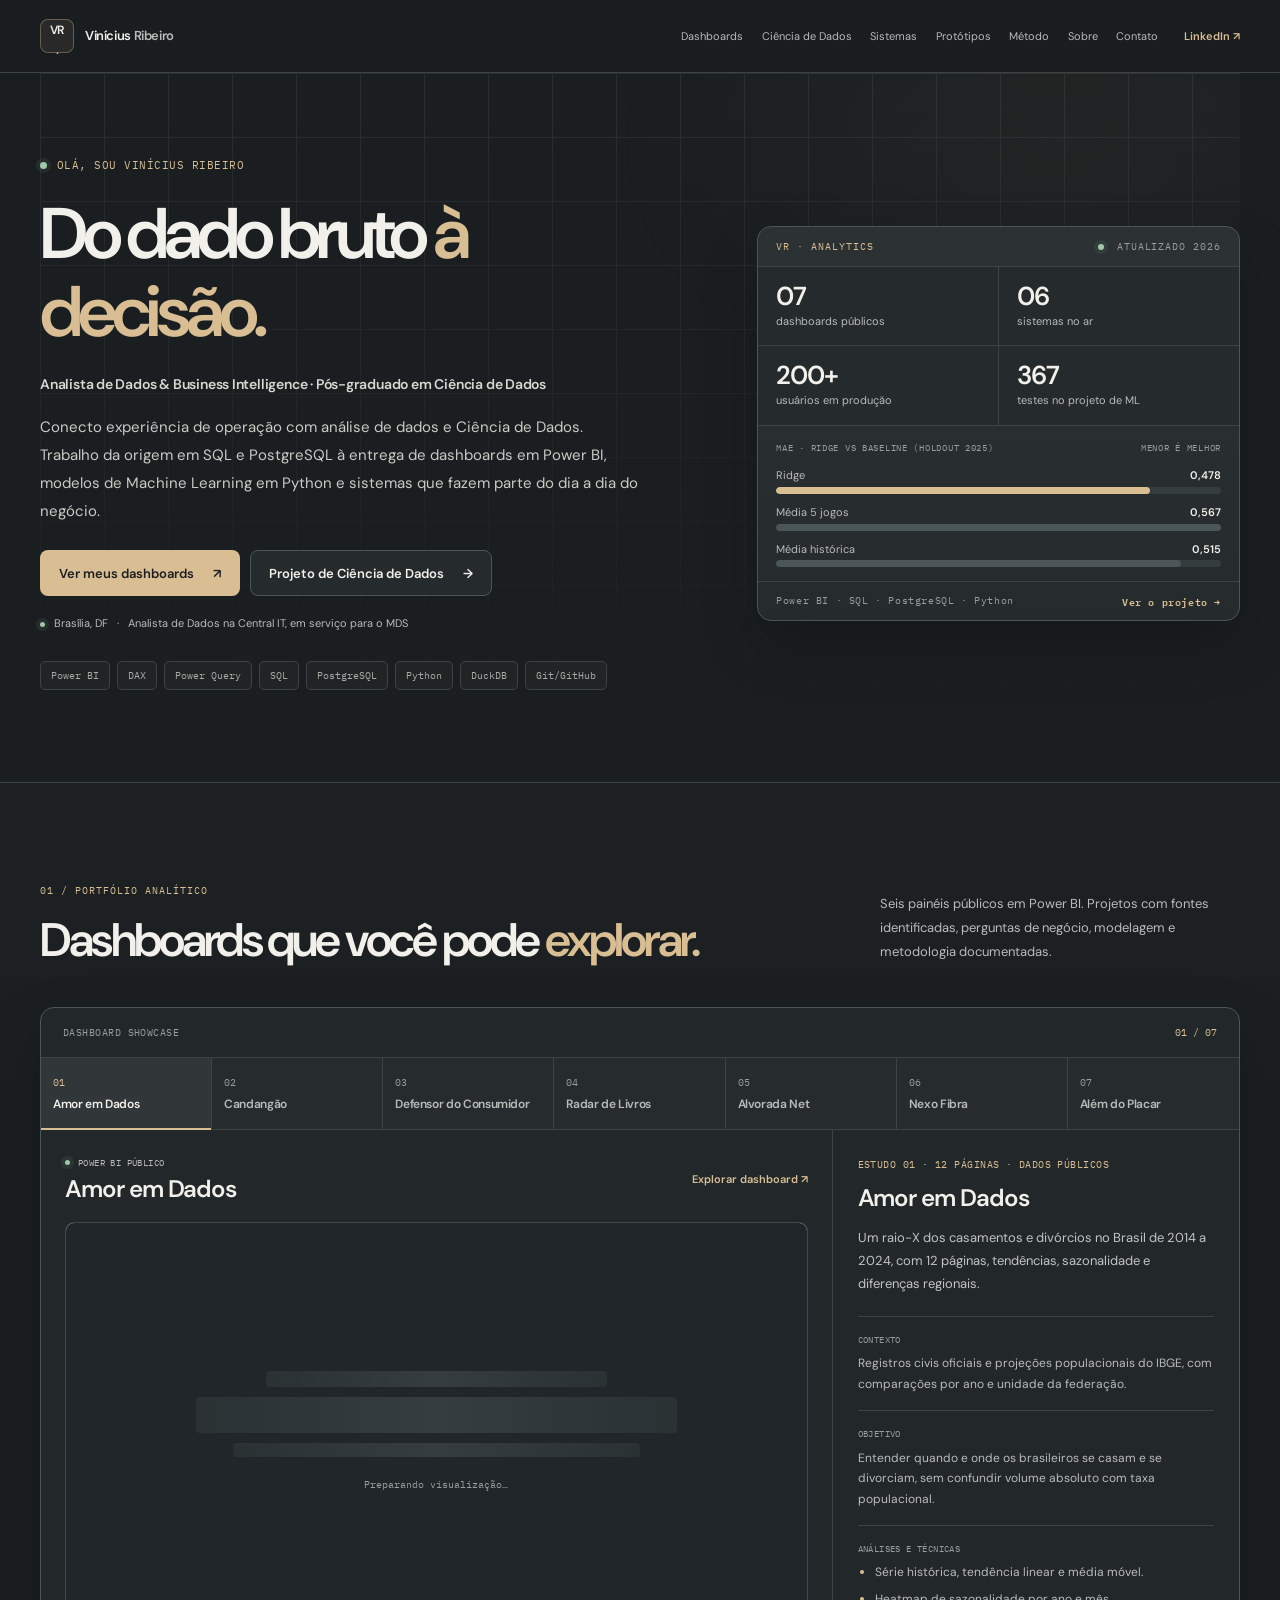
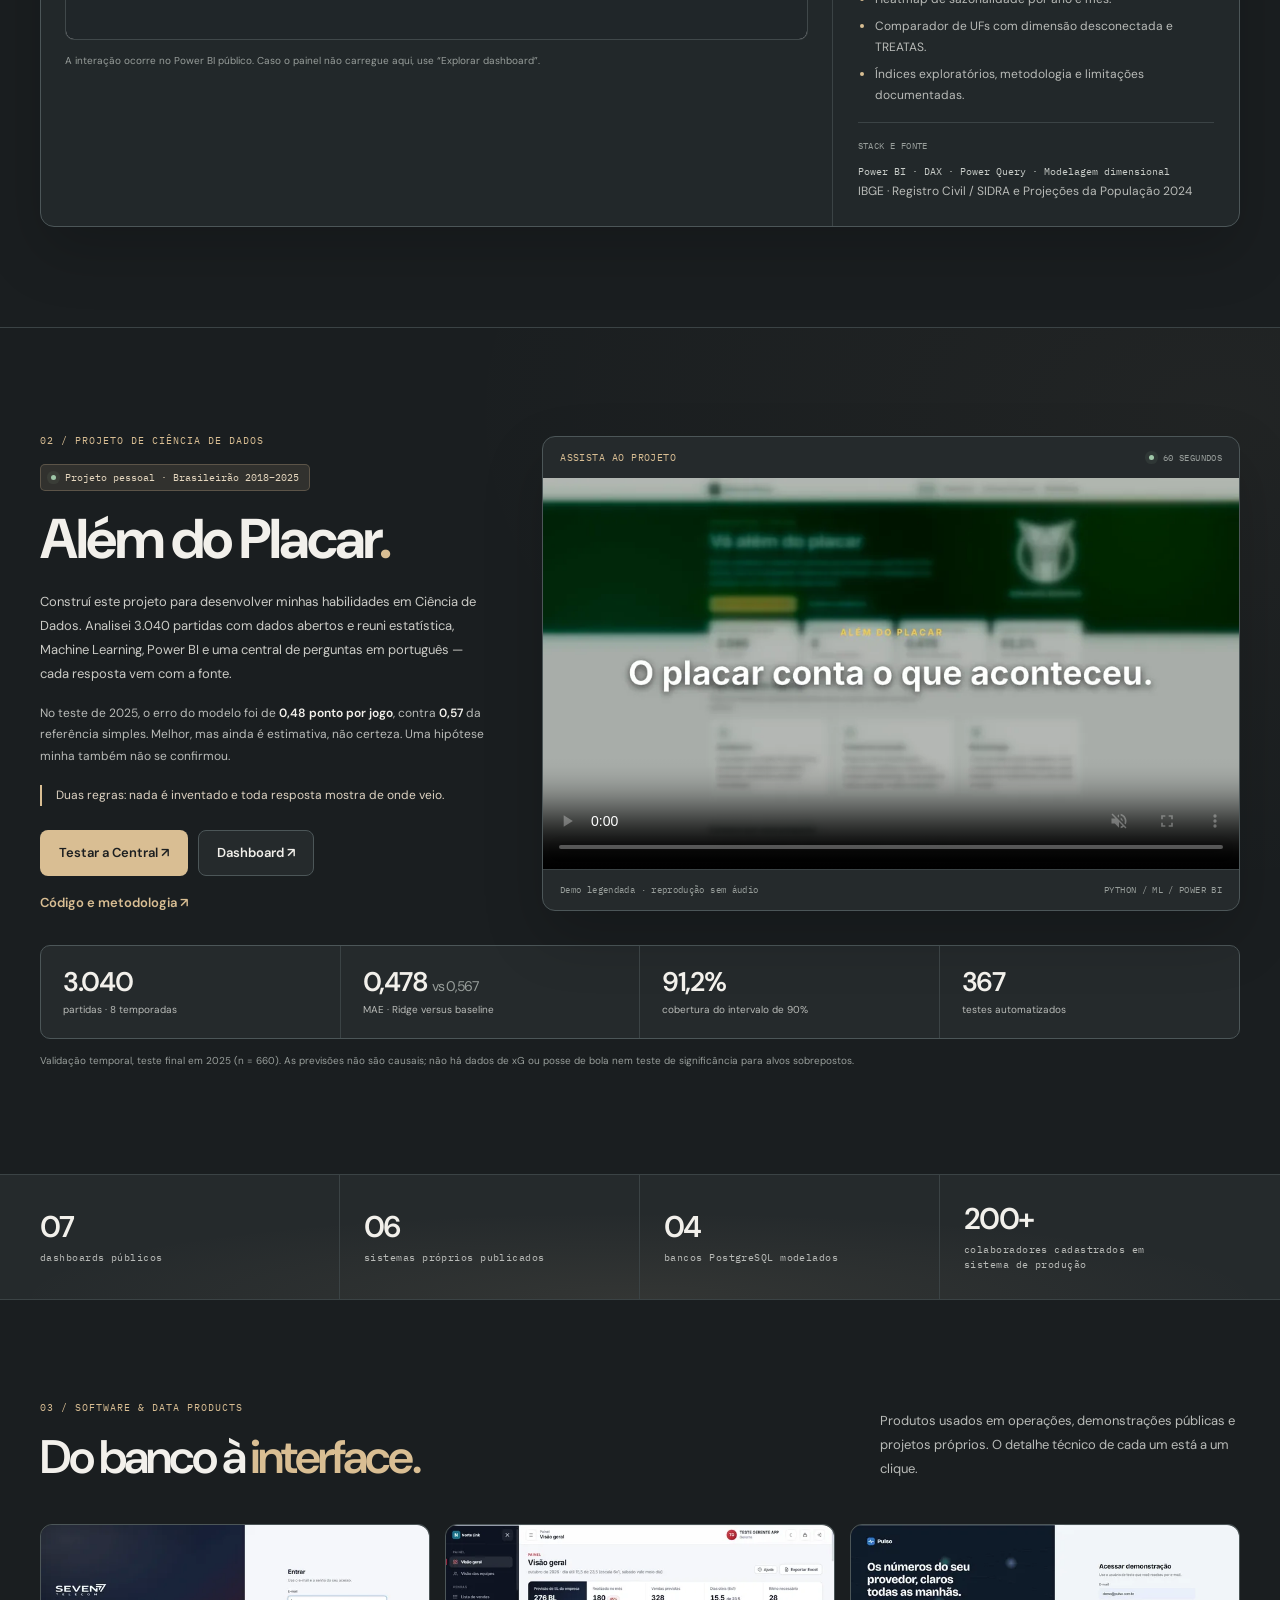
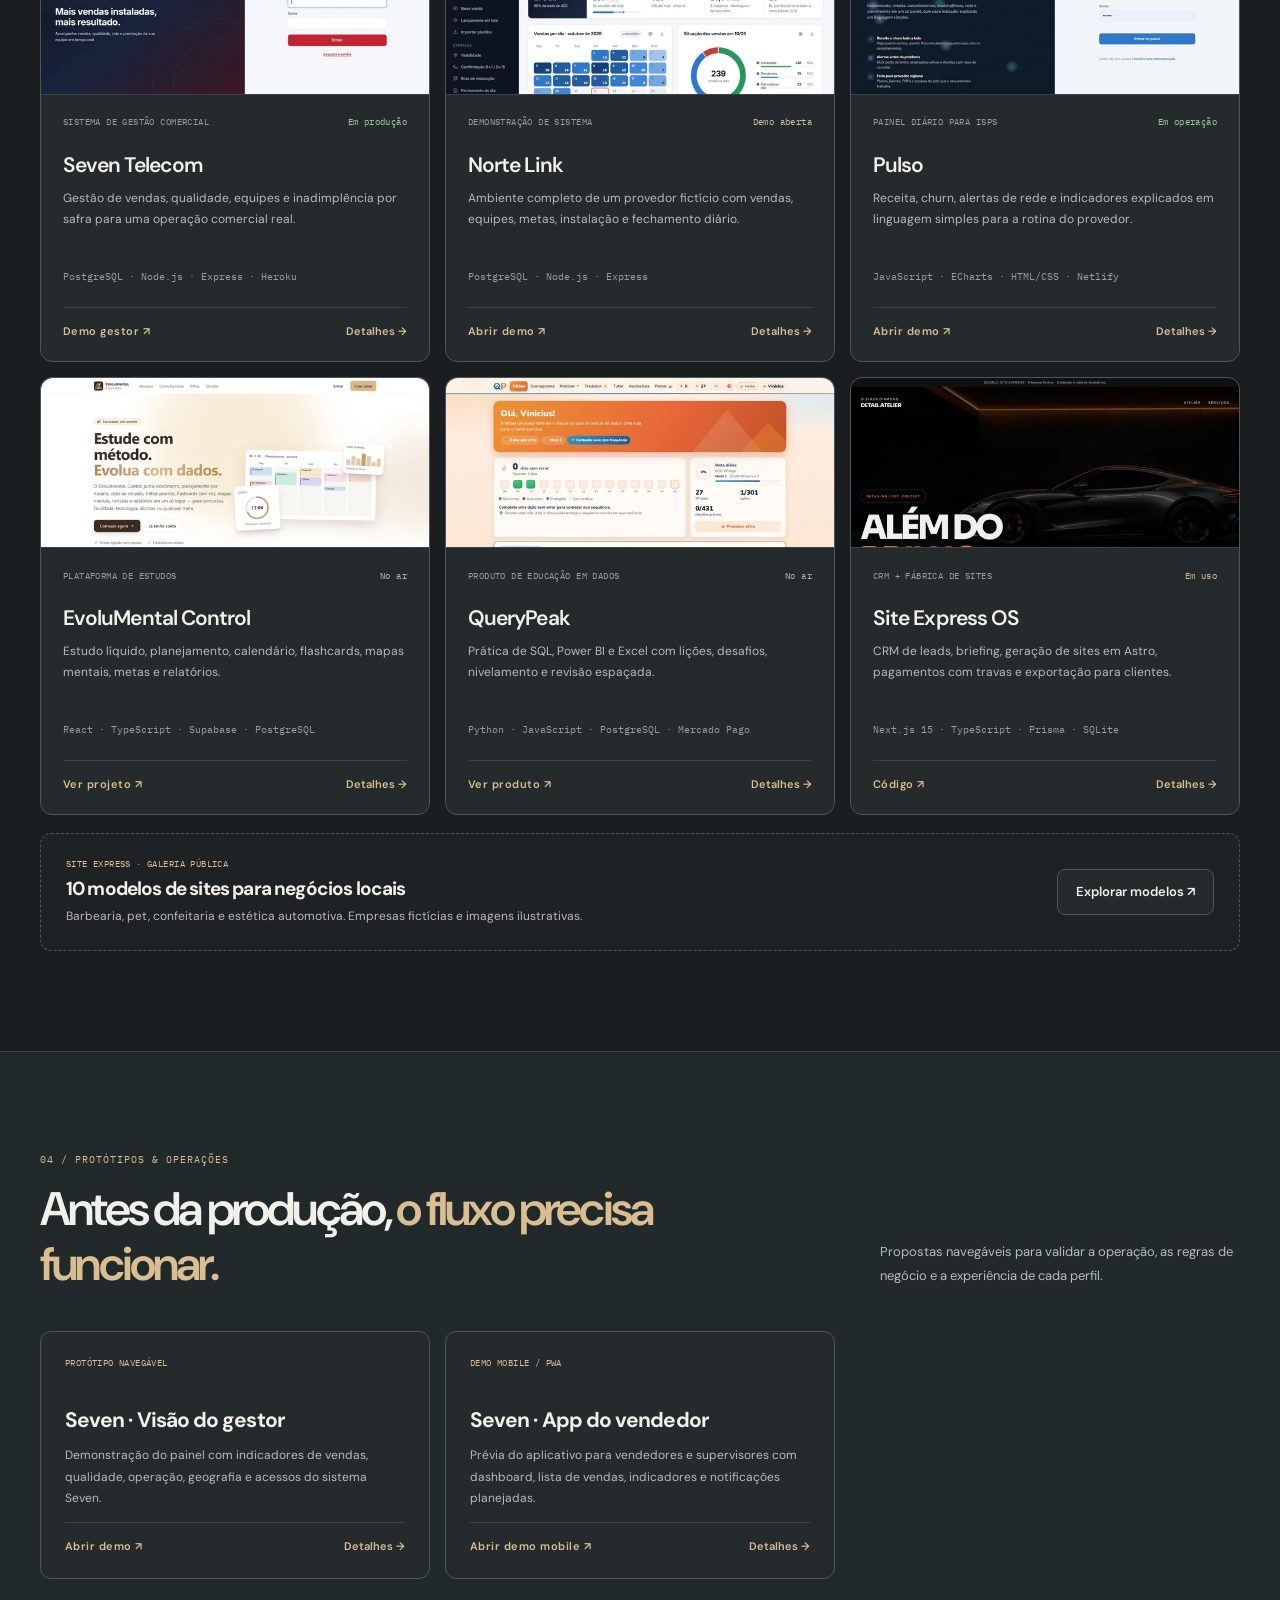
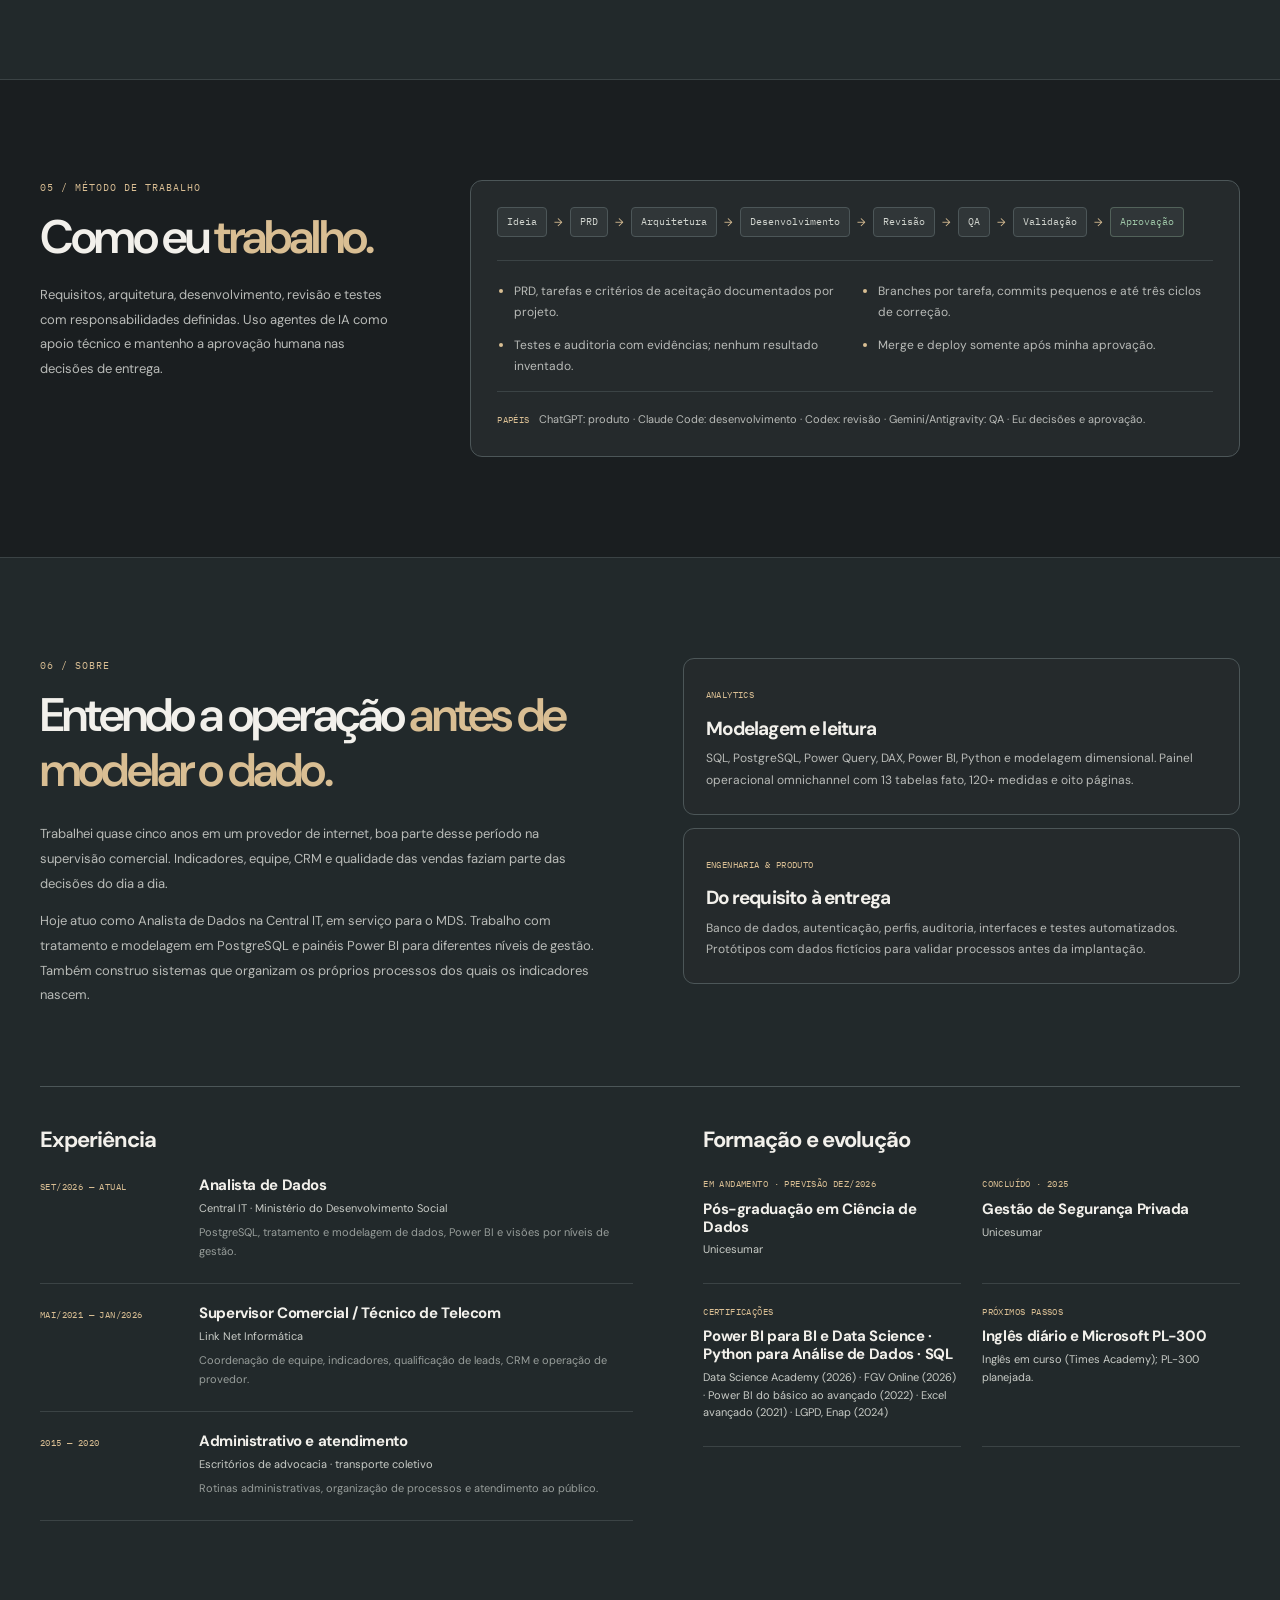
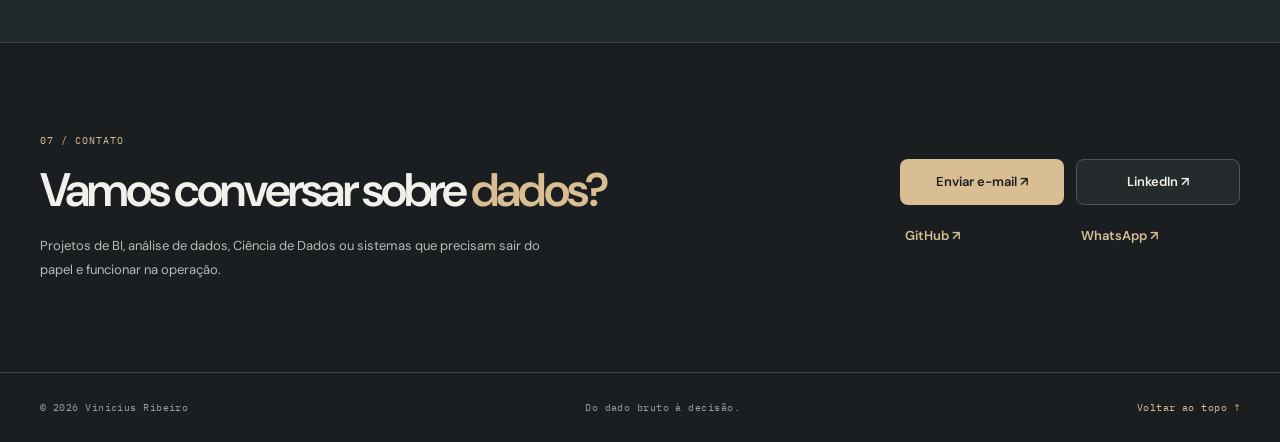
==== index.html @ 7b8a7846 "Adiciona dashboard Radar de Livros ao Showcase (7 painéis) Co-Authored-By: Claude Opus 5.5 <noreply@" ====
<!doctype html>
<html lang="pt-BR">
  <head>
    <meta charset="utf-8">
    <meta name="viewport" content="width=device-width, initial-scale=1">
    <meta name="theme-color" content="#1A1E20">
    <meta name="description" content="Portfólio de Vinícius Ribeiro: Data Analytics, dashboards em Power BI, SQL, PostgreSQL, Python, Ciência de Dados e sistemas aplicados a operações reais.">
    <meta name="author" content="Vinícius Ribeiro">
    <meta name="robots" content="index, follow">
    <title>Vinícius Ribeiro | Data Analytics, Power BI &amp; Data Science</title>
    <link rel="canonical" href="https://vinriibeiro.github.io/">
    <meta property="og:type" content="website">
    <meta property="og:locale" content="pt_BR">
    <meta property="og:title" content="Vinícius Ribeiro | Do dado bruto à decisão">
    <meta property="og:description" content="Dashboards públicos em Power BI, Ciência de Dados com validação temporal e sistemas construídos do banco à interface.">
    <meta property="og:url" content="https://vinriibeiro.github.io/">
    <meta property="og:image" content="https://vinriibeiro.github.io/assets/og.jpg">
    <meta property="og:image:width" content="1200">
    <meta property="og:image:height" content="630">
    <meta name="twitter:card" content="summary_large_image">
    <meta name="twitter:title" content="Vinícius Ribeiro | Data Analytics, BI & Ciência de Dados">
    <meta name="twitter:description" content="Power BI, SQL, Python e Ciência de Dados — projetos, método e resultados documentados.">
    <meta name="twitter:image" content="https://vinriibeiro.github.io/assets/og.jpg">
    <link rel="icon" href="assets/favicon.svg" type="image/svg+xml">
    <link rel="preconnect" href="https://fonts.googleapis.com">
    <link rel="preconnect" href="https://fonts.gstatic.com" crossorigin>
    <link href="https://fonts.googleapis.com/css2?family=DM+Sans:wght@400;600&family=IBM+Plex+Mono:wght@400;600&display=swap" rel="stylesheet">
    <link rel="stylesheet" href="assets/style.css">
    <script src="assets/app.js" defer></script>
  </head>
  <body>
    <a class="skip-link" href="#conteudo">Pular para o conteúdo</a>

    <header class="site-header" id="topo">
      <div class="container header-inner">
        <a href="#topo" class="brand" aria-label="Vinícius Ribeiro — voltar ao início">
          <span class="brand-mark" aria-hidden="true">VR<span class="brand-dot">.</span></span>
          <span class="brand-name">Vinícius <span>Ribeiro</span></span>
        </a>
        <button class="menu-toggle" type="button" aria-label="Abrir menu" aria-expanded="false" aria-controls="menu-principal"><span></span><span></span><span></span></button>
        <nav class="nav" id="menu-principal" aria-label="Navegação principal">
          <a href="#dashboards">Dashboards</a>
          <a href="#ciencia-de-dados">Ciência de Dados</a>
          <a href="#sistemas">Sistemas</a>
          <a href="#prototipos">Protótipos</a>
          <a href="#metodo">Método</a>
          <a href="#sobre">Sobre</a>
          <a href="#contato">Contato</a>
          <a class="nav-linkedin" href="https://www.linkedin.com/in/vinriibeiro/" target="_blank" rel="noopener noreferrer">LinkedIn <span aria-hidden="true">↗</span></a>
        </nav>
      </div>
    </header>

    <main id="conteudo">
      <section class="hero container" aria-labelledby="titulo-principal">
        <div class="hero-copy">
          <p class="eyebrow"><span class="status-dot"></span> OLÁ, SOU VINÍCIUS RIBEIRO</p>
          <h1 id="titulo-principal">Do dado bruto <span class="text-accent">à decisão.</span></h1>
          <p class="hero-role">Analista de Dados &amp; Business Intelligence · Pós-graduado em Ciência de Dados</p>
          <p class="hero-lead">Conecto experiência de operação com análise de dados e Ciência de Dados. Trabalho da origem em SQL e PostgreSQL à entrega de dashboards em Power BI, modelos de Machine Learning em Python e sistemas que fazem parte do dia a dia do negócio.</p>
          <div class="hero-actions">
            <a class="button button-primary" href="#dashboards">Ver meus dashboards <span aria-hidden="true">↗</span></a>
            <a class="button button-secondary" href="#ciencia-de-dados">Projeto de Ciência de Dados <span aria-hidden="true">→</span></a>
          </div>
          <p class="hero-availability"><span class="status-dot"></span> Brasília, DF <span aria-hidden="true">·</span> Analista de Dados na Central IT, em serviço para o MDS</p>
          <ul class="tech-chips" aria-label="Tecnologias principais">
            <li>Power BI</li><li>DAX</li><li>Power Query</li><li>SQL</li><li>PostgreSQL</li><li>Python</li><li>DuckDB</li><li>Git/GitHub</li>
          </ul>
        </div>
        <aside class="hero-panel" aria-label="Resumo do portfólio">
          <div class="hero-panel-top"><span>VR · ANALYTICS</span><span><i class="status-dot"></i> ATUALIZADO 2026</span></div>
          <div class="hero-kpis">
            <div><strong>07</strong><span>dashboards públicos</span></div>
            <div><strong>06</strong><span>sistemas no ar</span></div>
            <div><strong>200+</strong><span>usuários em produção</span></div>
            <div><strong>367</strong><span>testes no projeto de ML</span></div>
          </div>
          <div class="hero-chart" aria-hidden="true">
            <div class="hero-chart-head"><span>MAE · Ridge vs baseline (holdout 2025)</span><span>menor é melhor</span></div>
            <div class="hero-bars">
              <div class="hero-bar"><span style="--w:84%"></span><em>Ridge</em><b>0,478</b></div>
              <div class="hero-bar dim"><span style="--w:100%"></span><em>Média 5 jogos</em><b>0,567</b></div>
              <div class="hero-bar dim"><span style="--w:91%"></span><em>Média histórica</em><b>0,515</b></div>
            </div>
          </div>
          <div class="hero-panel-foot"><span>Power BI · SQL · PostgreSQL · Python</span><a href="#ciencia-de-dados">Ver o projeto →</a></div>
        </aside>
      </section>

      <section class="section dashboards-section" id="dashboards" aria-labelledby="dashboards-title">
        <div class="container">
          <div class="section-heading">
            <div><p class="section-index">01 / PORTFÓLIO ANALÍTICO</p><h2 id="dashboards-title">Dashboards que você pode <span class="text-accent">explorar.</span></h2></div>
            <p>Seis painéis públicos em Power BI. Projetos com fontes identificadas, perguntas de negócio, modelagem e metodologia documentadas.</p>
          </div>
          <div class="showcase">
            <div class="showcase-toolbar"><span class="mono toolbar-label">DASHBOARD SHOWCASE</span><span class="showcase-count" id="showcase-count">01 / 07</span></div>
            <div class="dashboard-tabs" id="dashboard-tabs" role="tablist" aria-label="Selecionar dashboard"></div>
            <div class="showcase-body">
              <div class="viewer-column">
                <div class="viewer-head"><div><span class="viewer-live"><span class="status-dot"></span> POWER BI PÚBLICO</span><h3 id="viewer-title">Amor em Dados</h3></div><a class="viewer-external" id="viewer-external" href="#" target="_blank" rel="noopener noreferrer">Explorar dashboard <span aria-hidden="true">↗</span></a></div>
                <div class="viewer-shell" id="viewer-shell">
                  <div class="viewer-skeleton" id="viewer-skeleton" role="status" aria-label="Carregando dashboard"><span></span><span></span><span></span><p>Preparando visualização…</p></div>
                  <div class="viewer-mobile" id="viewer-mobile"><div class="mobile-visual" aria-hidden="true"><div class="mobile-visual-grid"><i></i><i></i><i></i><i></i><i></i><i></i></div><div class="mobile-visual-lines"><span></span><span></span><span></span></div></div><p>O dashboard completo é interativo. Para uma leitura melhor no celular, abra no Power BI ou carregue aqui.</p><div class="mobile-viewer-actions"><button class="button button-secondary button-small" type="button" id="load-mobile-iframe">Carregar nesta página</button><a class="button button-primary button-small" id="open-mobile-dashboard" href="#" target="_blank" rel="noopener noreferrer">Abrir dashboard ↗</a></div></div>
                  <iframe id="dashboard-iframe" title="Dashboard público em Power BI" allowfullscreen loading="lazy" referrerpolicy="strict-origin-when-cross-origin"></iframe>
                </div>
                <p class="viewer-note">A interação ocorre no Power BI público. Caso o painel não carregue aqui, use “Explorar dashboard”.</p>
              </div>
              <aside class="case-column" id="dashboard-case" aria-live="polite" aria-label="Estudo do dashboard"></aside>
            </div>
          </div>
        </div>
      </section>

      <section class="section science-section" id="ciencia-de-dados" aria-labelledby="science-title">
        <div class="container">
          <div class="science-grid">
            <div class="science-main">
              <p class="section-index">02 / PROJETO DE CIÊNCIA DE DADOS</p>
              <div class="science-tag"><span class="status-dot"></span> Projeto pessoal · Brasileirão 2018–2025</div>
              <h2 id="science-title">Além do Placar<span class="text-accent">.</span></h2>
              <p class="science-lead">Construí este projeto para desenvolver minhas habilidades em Ciência de Dados. Analisei 3.040 partidas com dados abertos e reuni estatística, Machine Learning, Power BI e uma central de perguntas em português — cada resposta vem com a fonte.</p>
              <p class="science-small">No teste de 2025, o erro do modelo foi de <strong>0,48 ponto por jogo</strong>, contra <strong>0,57</strong> da referência simples. Melhor, mas ainda é estimativa, não certeza. Uma hipótese minha também não se confirmou.</p>
              <p class="science-principle">Duas regras: nada é inventado e toda resposta mostra de onde veio.</p>
              <div class="science-actions"><a class="button button-primary" href="https://vinriibeiro.github.io/alem-do-placar/consulta.html" target="_blank" rel="noopener noreferrer">Testar a Central ↗</a><a class="button button-secondary" href="https://vinriibeiro.github.io/alem-do-placar/dashboard.html" target="_blank" rel="noopener noreferrer">Dashboard ↗</a><a class="text-link" href="https://github.com/vinriibeiro/alem-do-placar" target="_blank" rel="noopener noreferrer">Código e metodologia ↗</a></div>
            </div>
            <div class="science-video-panel">
              <div class="video-panel-heading"><span class="mono">ASSISTA AO PROJETO</span><span class="video-duration"><span class="status-dot"></span> 60 SEGUNDOS</span></div>
              <video id="science-video" class="science-video" controls muted loop playsinline preload="none" poster="assets/alem-do-placar-poster.webp" aria-label="Vídeo de 60 segundos apresentando o projeto Além do Placar, com legendas na imagem">
                <source src="assets/alem-do-placar-60s.mp4" type="video/mp4">
                Seu navegador não suporta reprodução de vídeo.
              </video>
              <div class="video-panel-footer"><span>Demo legendada · reprodução sem áudio</span><span>PYTHON / ML / POWER BI</span></div>
            </div>
          </div>
          <div class="science-metrics" aria-label="Resultados e qualidade do projeto"><div><strong>3.040</strong><span>partidas · 8 temporadas</span></div><div><strong>0,478 <small>vs 0,567</small></strong><span>MAE · Ridge versus baseline</span></div><div><strong>91,2%</strong><span>cobertura do intervalo de 90%</span></div><div><strong>367</strong><span>testes automatizados</span></div></div>
          <p class="science-footnote">Validação temporal, teste final em 2025 (n = 660). As previsões não são causais; não há dados de xG ou posse de bola nem teste de significância para alvos sobrepostos.</p>
        </div>
      </section>

      <div class="proof-band" aria-label="Projetos e experiência em números"><div class="container proof-grid"><div><strong>07</strong><span>dashboards públicos</span></div><div><strong>06</strong><span>sistemas próprios publicados</span></div><div><strong>04</strong><span>bancos PostgreSQL modelados</span></div><div><strong>200+</strong><span>colaboradores cadastrados em sistema de produção</span></div></div></div>

      <section class="section" id="sistemas" aria-labelledby="systems-title">
        <div class="container"><div class="section-heading"><div><p class="section-index">03 / SOFTWARE & DATA PRODUCTS</p><h2 id="systems-title">Do banco à <span class="text-accent">interface.</span></h2></div><p>Produtos usados em operações, demonstrações públicas e projetos próprios. O detalhe técnico de cada um está a um clique.</p></div><div class="project-grid" id="system-grid"></div><div class="models-strip"><div><p class="mono">SITE EXPRESS · GALERIA PÚBLICA</p><h3>10 modelos de sites para negócios locais</h3><p>Barbearia, pet, confeitaria e estética automotiva. Empresas fictícias e imagens ilustrativas.</p></div><a class="button button-secondary" href="https://vinriibeiro.github.io/modelos/" target="_blank" rel="noopener noreferrer">Explorar modelos ↗</a></div></div>
      </section>

      <section class="section prototypes-section" id="prototipos" aria-labelledby="prototypes-title"><div class="container"><div class="section-heading"><div><p class="section-index">04 / PROTÓTIPOS & OPERAÇÕES</p><h2 id="prototypes-title">Antes da produção, <span class="text-accent">o fluxo precisa funcionar.</span></h2></div><p>Propostas navegáveis para validar a operação, as regras de negócio e a experiência de cada perfil.</p></div><div class="prototype-grid" id="prototype-grid"></div></div></section>

      <section class="section method-section" id="metodo" aria-labelledby="method-title"><div class="container method-layout"><div><p class="section-index">05 / MÉTODO DE TRABALHO</p><h2 id="method-title">Como eu <span class="text-accent">trabalho.</span></h2><p>Requisitos, arquitetura, desenvolvimento, revisão e testes com responsabilidades definidas. Uso agentes de IA como apoio técnico e mantenho a aprovação humana nas decisões de entrega.</p></div><div class="method-panel"><div class="method-flow" aria-label="Etapas do trabalho"><span>Ideia</span><i>→</i><span>PRD</span><i>→</i><span>Arquitetura</span><i>→</i><span>Desenvolvimento</span><i>→</i><span>Revisão</span><i>→</i><span>QA</span><i>→</i><span>Validação</span><i>→</i><span>Aprovação</span></div><ul class="method-rules"><li>PRD, tarefas e critérios de aceitação documentados por projeto.</li><li>Branches por tarefa, commits pequenos e até três ciclos de correção.</li><li>Testes e auditoria com evidências; nenhum resultado inventado.</li><li>Merge e deploy somente após minha aprovação.</li></ul><p class="method-roles"><span class="mono">PAPÉIS</span> ChatGPT: produto · Claude Code: desenvolvimento · Codex: revisão · Gemini/Antigravity: QA · Eu: decisões e aprovação.</p></div></div></section>

      <section class="section about-section" id="sobre" aria-labelledby="about-title"><div class="container"><div class="about-layout"><div><p class="section-index">06 / SOBRE</p><h2 id="about-title">Entendo a operação <span class="text-accent">antes de modelar o dado.</span></h2><p>Trabalhei quase cinco anos em um provedor de internet, boa parte desse período na supervisão comercial. Indicadores, equipe, CRM e qualidade das vendas faziam parte das decisões do dia a dia.</p><p>Hoje atuo como Analista de Dados na Central IT, em serviço para o MDS. Trabalho com tratamento e modelagem em PostgreSQL e painéis Power BI para diferentes níveis de gestão. Também construo sistemas que organizam os próprios processos dos quais os indicadores nascem.</p></div><div class="competence-grid"><div class="competence-card"><span class="mono">ANALYTICS</span><h3>Modelagem e leitura</h3><p>SQL, PostgreSQL, Power Query, DAX, Power BI, Python e modelagem dimensional. Painel operacional omnichannel com 13 tabelas fato, 120+ medidas e oito páginas.</p></div><div class="competence-card"><span class="mono">ENGENHARIA & PRODUTO</span><h3>Do requisito à entrega</h3><p>Banco de dados, autenticação, perfis, auditoria, interfaces e testes automatizados. Protótipos com dados fictícios para validar processos antes da implantação.</p></div></div></div>
          <div class="career-layout"><div><h3>Experiência</h3><div class="career-list"><article><time>SET/2026 — ATUAL</time><div><h4>Analista de Dados</h4><p>Central IT · Ministério do Desenvolvimento Social</p><span>PostgreSQL, tratamento e modelagem de dados, Power BI e visões por níveis de gestão.</span></div></article><article><time>MAI/2021 — JAN/2026</time><div><h4>Supervisor Comercial / Técnico de Telecom</h4><p>Link Net Informática</p><span>Coordenação de equipe, indicadores, qualificação de leads, CRM e operação de provedor.</span></div></article><article><time>2015 — 2020</time><div><h4>Administrativo e atendimento</h4><p>Escritórios de advocacia · transporte coletivo</p><span>Rotinas administrativas, organização de processos e atendimento ao público.</span></div></article></div></div><div><h3>Formação e evolução</h3><div class="education-list"><article><span class="mono">EM ANDAMENTO · PREVISÃO DEZ/2026</span><h4>Pós-graduação em Ciência de Dados</h4><p>Unicesumar</p></article><article><span class="mono">CONCLUÍDO · 2025</span><h4>Gestão de Segurança Privada</h4><p>Unicesumar</p></article><article><span class="mono">CERTIFICAÇÕES</span><h4>Power BI para BI e Data Science · Python para Análise de Dados · SQL</h4><p>Data Science Academy (2026) · FGV Online (2026) · Power BI do básico ao avançado (2022) · Excel avançado (2021) · LGPD, Enap (2024)</p></article><article><span class="mono">PRÓXIMOS PASSOS</span><h4>Inglês diário e Microsoft PL-300</h4><p>Inglês em curso (Times Academy); PL-300 planejada.</p></article></div></div></div>
        </div></section>

      <section class="section contact-section" id="contato" aria-labelledby="contact-title"><div class="container contact-layout"><div><p class="section-index">07 / CONTATO</p><h2 id="contact-title">Vamos conversar sobre <span class="text-accent">dados?</span></h2><p>Projetos de BI, análise de dados, Ciência de Dados ou sistemas que precisam sair do papel e funcionar na operação.</p></div><div class="contact-actions"><a class="button button-primary" href="mailto:vinriibeiro@gmail.com">Enviar e-mail ↗</a><a class="button button-secondary" href="https://www.linkedin.com/in/vinriibeiro/" target="_blank" rel="noopener noreferrer">LinkedIn ↗</a><a class="text-link" href="https://github.com/vinriibeiro" target="_blank" rel="noopener noreferrer">GitHub ↗</a><a class="text-link" href="https://wa.me/5561999731141" target="_blank" rel="noopener noreferrer">WhatsApp ↗</a></div></div></section>
    </main>

    <footer class="site-footer"><div class="container footer-inner"><span>© <span id="footer-year">2026</span> Vinícius Ribeiro</span><span>Do dado bruto à decisão.</span><a href="#topo">Voltar ao topo ↑</a></div></footer>

    <dialog class="details-dialog" id="project-dialog" aria-labelledby="dialog-title"><div class="dialog-inner"><div class="dialog-top"><span class="mono" id="dialog-kicker">DETALHES DO PROJETO</span><button type="button" class="dialog-close" id="dialog-close" aria-label="Fechar detalhes">×</button></div><div id="dialog-content"></div></div></dialog>
    <noscript><div class="noscript-notice">Ative o JavaScript para navegar pelas abas dos dashboards e pelos detalhes dos projetos. Os links de contato e do projeto Além do Placar continuam disponíveis.</div></noscript>
  </body>
</html>
---- assets/style.css ----
:root{color-scheme:dark;--bg:#1a1e20;--surface:#252a2c;--surface-2:#2c3234;--surface-3:#343c3e;--line:#3b4345;--line-strong:#4c5658;--text:#f2f0eb;--muted:#b9bbb8;--dim:#989e9b;--accent:#d9be93;--accent-soft:rgba(217,190,147,.12);--green:#9fc7a8;--shadow:0 25px 60px rgba(0,0,0,.18);--container:1200px;--radius:12px}
*,*::before,*::after{box-sizing:border-box}
html{scroll-behavior:smooth;scroll-padding-top:100px}
body{margin:0;min-width:320px;background:var(--bg);color:var(--text);font:400 15px/1.7 "DM Sans",system-ui,-apple-system,BlinkMacSystemFont,"Segoe UI",sans-serif;-webkit-font-smoothing:antialiased}
body.dialog-open{overflow:hidden}
a{color:inherit;text-decoration:none}
button{font:inherit}
button,a{ -webkit-tap-highlight-color:transparent }
:focus-visible{outline:2px solid var(--accent);outline-offset:4px}
::selection{background:rgba(217,190,147,.27);color:#fff}
h1,h2,h3,h4,p{margin-top:0}
h1,h2,h3,h4{line-height:1.19;letter-spacing:-.044em}
p{color:var(--muted)}
ul{margin-top:0}
.container{width:min(calc(100% - 64px),var(--container));margin-inline:auto}
.mono,.section-index,.eyebrow,.toolbar-label,.viewer-live,.case-meta,.case-label,.proof-grid span,.project-type,.project-status,.project-footer,.models-strip .mono,.method-roles .mono,.career-list time,.education-list .mono,.site-footer,.dialog-top,.dialog-stack{font:400 11px/1.5 "IBM Plex Mono",ui-monospace,monospace;letter-spacing:.045em}
.text-accent{color:var(--accent)}
.status-dot{width:7px;height:7px;border-radius:50%;display:inline-block;background:var(--green);box-shadow:0 0 0 4px rgba(159,199,168,.08);flex:none}
.skip-link{position:fixed;top:-80px;left:18px;padding:11px 15px;background:var(--accent);color:var(--bg);font-weight:600;z-index:300;border-radius:6px}
.skip-link:focus{top:12px}
.button{display:inline-flex;align-items:center;justify-content:center;gap:19px;min-height:46px;padding:10px 18px;border:1px solid transparent;border-radius:8px;font-size:13px;font-weight:600;line-height:1.35;white-space:normal;cursor:pointer;transition:background .18s,border-color .18s,transform .18s,color .18s}
.button:hover{transform:translateY(-2px)}
.button-primary{background:var(--accent);color:#1c1f20}
.button-primary:hover{background:#ead3ad}
.button-secondary{background:var(--surface);border-color:var(--line-strong);color:var(--text)}
.button-secondary:hover{border-color:var(--accent);color:var(--accent)}
.button-small{min-height:39px;padding:8px 12px;font-size:11px}
.text-link{display:inline-flex;align-items:center;gap:6px;color:var(--accent);font-size:13px;font-weight:600}
.text-link:hover{text-decoration:underline;text-underline-offset:4px}
.site-header{height:73px;position:sticky;top:0;z-index:100;background:rgba(26,30,32,.95);border-bottom:1px solid var(--line);backdrop-filter:blur(18px);-webkit-backdrop-filter:blur(18px)}
.header-inner{height:100%;display:flex;align-items:center;justify-content:space-between;gap:30px}
.brand{display:flex;align-items:center;gap:11px;flex-shrink:0}
.brand-mark{display:grid;place-items:center;width:34px;height:34px;border:1px solid rgba(217,190,147,.35);border-radius:8px;color:var(--text);background:rgba(217,190,147,.08);font-weight:600;font-size:12px;letter-spacing:-.05em}
.brand-dot{color:var(--accent)}
.brand-name{font-size:13px;font-weight:600;letter-spacing:-.03em}
.brand-name span{color:var(--muted)}
.nav{display:flex;align-items:center;gap:clamp(10px,1.45vw,24px)}
.nav>a{font-size:11px;color:var(--muted);white-space:nowrap;transition:color .16s}
.nav>a:hover,.nav>a:focus-visible{color:var(--text)}
.nav>a.nav-linkedin{color:var(--accent);font-weight:600;margin-left:7px}
.menu-toggle{display:none}
.hero{display:grid;grid-template-columns:minmax(0,1fr) 330px;gap:clamp(40px,5.5vw,78px);align-items:center;padding-top:72px;padding-bottom:78px}
.hero-copy{max-width:635px}
.eyebrow{color:var(--accent);display:flex;align-items:center;gap:10px;text-transform:uppercase;margin-bottom:21px}
.hero h1{font-size:clamp(48px,5.3vw,72px);line-height:1.09;letter-spacing:-.073em;max-width:640px;margin-bottom:18px;font-weight:600}
.hero-role{color:#d8d8d2;font-size:14px;font-weight:600;letter-spacing:-.015em;margin-bottom:16px}
.hero-lead{max-width:540px;color:#cbcbc6;font-size:14px;line-height:1.88;margin-bottom:25px}
.hero-actions{display:flex;gap:10px;flex-wrap:wrap}
.hero-availability{display:flex;align-items:center;gap:9px;color:var(--muted);font-size:11px;line-height:1.6;margin:19px 0 0}
.hero-availability .status-dot{width:5px;height:5px}
.tech-chips{display:flex;flex-wrap:wrap;gap:7px;margin:28px 0 0;padding:0;list-style:none;max-width:590px}
.tech-chips li{font:400 10px/1.5 "IBM Plex Mono",monospace;color:#a8aaa5;border:1px solid var(--line);background:rgba(40,43,44,.47);padding:6px 10px;border-radius:5px}
.hero-portrait{min-width:0;width:100%;max-width:330px;margin:0 auto;border:1px solid var(--line-strong);border-radius:15px;overflow:hidden;background:var(--surface);box-shadow:var(--shadow)}
.hero-photo-top{display:flex;align-items:center;justify-content:space-between;gap:12px;padding:14px 17px;border-bottom:1px solid var(--line);color:var(--dim);font:400 9px/1.4 "IBM Plex Mono",monospace;letter-spacing:.07em}
.hero-photo-top span:first-child{color:var(--accent)}
.hero-photo-frame{height:auto;aspect-ratio:1/1;position:relative;overflow:hidden;background:var(--surface-2)}
.hero-photo-frame img{display:block;width:100%;height:100%;object-fit:cover;object-position:center 25%;filter:saturate(.92)}
.hero-photo-shade{position:absolute;inset:65% 0 0;background:linear-gradient(0deg,rgba(15,18,18,.23),transparent);pointer-events:none}
.hero-photo-caption{display:flex;flex-direction:column;gap:3px;padding:17px 20px 20px;border-top:1px solid var(--line)}
.hero-photo-caption strong{font-size:16px;font-weight:600;letter-spacing:-.035em}
.hero-photo-caption span{font-size:11px;color:var(--muted)}
.section{padding:100px 0;scroll-margin-top:72px}
.section-heading{display:flex;align-items:end;justify-content:space-between;gap:60px;margin-bottom:39px}
.section-heading>div{max-width:715px}
.section-heading>p{max-width:360px;font-size:13px;line-height:1.85;margin:0 0 4px}
.section-index{color:var(--accent);text-transform:uppercase;letter-spacing:.1em;margin-bottom:15px;font-size:10px}
.section-heading h2,.method-layout h2,.about-layout h2,.contact-layout h2{font-size:clamp(32px,3.8vw,47px);font-weight:600;line-height:1.17;letter-spacing:-.06em;margin:0}
.dashboards-section{background:linear-gradient(180deg,#222729 0%,#1c2224 100%);border-top:1px solid var(--line);border-bottom:1px solid var(--line)}
.showcase{background:#22282a;border:1px solid var(--line-strong);border-radius:14px;overflow:hidden;box-shadow:var(--shadow)}
.showcase-toolbar{display:flex;justify-content:space-between;align-items:center;padding:17px 22px;border-bottom:1px solid var(--line);color:var(--dim)}
.toolbar-label{font-size:10px}
.showcase-count{font:400 10px/1.5 "IBM Plex Mono",monospace;color:var(--accent)}
.dashboard-tabs{display:grid;grid-template-columns:repeat(7,minmax(0,1fr));gap:0;border-bottom:1px solid var(--line);background:#262c2e}
.dashboard-tab{background:transparent;border:0;border-right:1px solid var(--line);padding:18px 12px 17px;color:var(--muted);text-align:left;cursor:pointer;position:relative;transition:background .18s,color .18s;min-width:0}
.dashboard-tab:last-child{border-right:0}
.dashboard-tab[aria-selected="true"]{background:#313639;color:var(--text)}
.dashboard-tab[aria-selected="true"]::after{content:"";height:2px;position:absolute;bottom:-1px;left:0;right:0;background:var(--accent)}
.dashboard-tab:hover{color:var(--text);background:#2e3436}
.tab-index{display:block;color:var(--dim);font:400 10px "IBM Plex Mono",monospace;margin-bottom:7px}
.dashboard-tab[aria-selected="true"] .tab-index{color:var(--accent)}
.tab-title{display:block;font-size:12px;line-height:1.35;font-weight:600;letter-spacing:-.03em;overflow-wrap:anywhere}
.showcase-body{display:grid;grid-template-columns:minmax(0,1.85fr) minmax(295px,.95fr)}
.viewer-column{padding:26px 24px 23px;min-width:0;border-right:1px solid var(--line)}
.viewer-head{display:flex;justify-content:space-between;gap:20px;align-items:center;margin-bottom:19px}
.viewer-head h3{font-size:24px;margin:5px 0 0;font-weight:600}
.viewer-live{color:var(--muted);font-size:9px;display:flex;align-items:center;gap:8px}
.viewer-live .status-dot{width:5px;height:5px}
.viewer-external{color:var(--accent);font-size:11px;font-weight:600;text-align:right;line-height:1.4}
.viewer-external:hover{text-decoration:underline;text-underline-offset:4px}
.viewer-shell{aspect-ratio:16/9;background:#161b1d;border:1px solid #40484a;position:relative;overflow:hidden;border-radius:9px}
.viewer-shell iframe{position:relative;z-index:1;width:100%;height:100%;display:block;border:0;background:#161b1d}
.viewer-skeleton{position:absolute;z-index:2;inset:0;display:flex;align-items:center;justify-content:center;gap:10px;background:#202629;flex-direction:column}
.viewer-skeleton[hidden]{display:none}
.viewer-skeleton>span{display:block;width:46%;height:16px;background:linear-gradient(90deg,#2c3335,#394144,#2c3335);border-radius:4px;animation:pulse 1.5s ease-in-out infinite;opacity:.85}
.viewer-skeleton>span:nth-child(2){width:65%;height:36px}
.viewer-skeleton>span:nth-child(3){width:55%;height:14px}
.viewer-skeleton p{font:400 10px "IBM Plex Mono",monospace;margin:11px 0 0;color:var(--dim)}
.viewer-note{font-size:10px;color:var(--dim);margin:13px 0 0;line-height:1.65}
.viewer-mobile{display:none}
.case-column{padding:27px 25px 25px;min-width:0}
.case-meta{color:var(--accent);font-size:10px;text-transform:uppercase;margin:0 0 12px}
.case-column h3{font-size:24px;font-weight:600;margin:0 0 13px}
.case-description{color:#c1c5c1;font-size:13px;line-height:1.78;margin-bottom:21px}
.case-block{padding-top:16px;margin-top:16px;border-top:1px solid var(--line)}
.case-label{color:var(--dim);text-transform:uppercase;font-size:9px;display:block;margin-bottom:7px}
.case-block p{font-size:12px;line-height:1.7;margin:0}
.case-highlights{margin:0;padding-left:17px;color:var(--muted);font-size:12px;line-height:1.75}
.case-highlights li+li{margin-top:6px}
.case-highlights li::marker{color:var(--accent)}
.case-stack{font:400 10px/1.8 "IBM Plex Mono",monospace;color:#c8ccc8;margin-top:10px}
.science-section{padding:105px 0;background:radial-gradient(ellipse at 95% 10%,rgba(217,190,147,.04),transparent 45%)}
.science-grid{display:grid;grid-template-columns:minmax(0,.84fr) minmax(0,1.3fr);align-items:center;gap:clamp(30px,4vw,60px)}
.science-tag{display:inline-flex;gap:9px;align-items:center;border:1px solid rgba(217,190,147,.25);padding:6px 10px;border-radius:5px;font:400 10px "IBM Plex Mono",monospace;color:#e5d7bf;background:var(--accent-soft);margin-bottom:15px}
.science-tag .status-dot{width:5px;height:5px}
.science-main h2{font-size:clamp(39px,4.4vw,56px);margin:0 0 17px}
.science-lead{font-size:13px;line-height:1.86;color:#cbcbc6;margin-bottom:16px}
.science-small{font-size:12px;line-height:1.82;margin-bottom:17px}
.science-small strong{color:var(--text);font-weight:600}
.science-principle{color:#ded3c2;font-size:12px;line-height:1.7;padding-left:14px;border-left:2px solid var(--accent);margin:0 0 24px}
.science-actions{display:flex;align-items:center;flex-wrap:wrap;gap:10px}
.science-actions .text-link{margin-top:6px;width:100%}
.science-video-panel{min-width:0;overflow:hidden;border:1px solid var(--line-strong);background:var(--surface);border-radius:13px;box-shadow:var(--shadow)}
.video-panel-heading,.video-panel-footer{display:flex;justify-content:space-between;align-items:center;flex-wrap:wrap;gap:8px 15px;padding:13px 17px;color:var(--dim);font:400 9px/1.5 "IBM Plex Mono",monospace;letter-spacing:.04em}
.video-panel-heading .mono{font-size:10px;color:var(--accent)}
.video-duration{display:inline-flex;align-items:center;gap:9px}
.video-duration .status-dot{width:5px;height:5px}
.science-video{display:block;width:100%;height:auto;aspect-ratio:16/9;object-fit:contain;background:#161a1b;cursor:pointer}
.video-panel-footer{border-top:1px solid var(--line);font-size:9px}
.science-metrics{display:grid;grid-template-columns:repeat(4,minmax(0,1fr));margin-top:31px;border:1px solid var(--line-strong);border-radius:10px;overflow:hidden;background:var(--surface)}
.science-metrics>div{display:flex;flex-direction:column;gap:4px;min-width:0;padding:20px 22px;border-right:1px solid var(--line)}
.science-metrics>div:last-child{border-right:0}
.science-metrics strong{color:var(--text);font-size:27px;line-height:1.2;font-weight:600;letter-spacing:-.05em;white-space:nowrap}
.science-metrics strong small{color:var(--dim);font-size:14px;font-weight:400}
.science-metrics span{color:var(--muted);font-size:10px;line-height:1.6}
.science-footnote{color:var(--dim);font-size:10px;line-height:1.7;margin:13px 0 0;padding:0}
.proof-band{border-top:1px solid var(--line);border-bottom:1px solid var(--line);background:#263032}
.proof-grid{display:grid;grid-template-columns:repeat(4,minmax(0,1fr))}
.proof-grid>div{display:flex;flex-direction:column;justify-content:center;gap:7px;padding:27px 24px;border-right:1px solid var(--line);min-height:124px}
.proof-grid>div:first-child{padding-left:0}.proof-grid>div:last-child{border-right:0}
.proof-grid strong{font-size:30px;font-weight:600;letter-spacing:-.055em;line-height:1.1}
.proof-grid span{color:var(--muted);font-size:10px;max-width:200px}
.project-grid{display:grid;grid-template-columns:repeat(3,minmax(0,1fr));gap:15px}
.project-card{background:var(--surface);border:1px solid var(--line-strong);border-radius:12px;display:flex;flex-direction:column;min-width:0;padding:22px;transition:transform .18s,border-color .18s,background .18s}
.project-card:hover,.prototype-card:hover{transform:translateY(-2px);border-color:rgba(217,190,147,.38);background:#2b3133}
.project-card-top{display:flex;align-items:center;justify-content:space-between;gap:10px;min-height:19px;margin-bottom:21px}
.project-type{font-size:9px;color:var(--dim);text-transform:uppercase}
.project-status{color:var(--green);font-size:9px;white-space:nowrap}
.project-status.demo{color:#d0c4ae}.project-status.personal{color:var(--accent)}
.project-card h3{font-size:21px;font-weight:600;margin:0 0 10px}
.project-card .project-description{font-size:12px;line-height:1.75;margin:0 0 17px;min-height:63px}
.project-card .project-stack{color:var(--dim);font:400 10px/1.7 "IBM Plex Mono",monospace;margin:0 0 22px}
.project-footer{margin-top:auto;border-top:1px solid var(--line);padding-top:16px;display:flex;align-items:center;justify-content:space-between;gap:10px;flex-wrap:wrap}
.project-footer a,.project-footer button{color:var(--accent);font:600 11px/1.4 "DM Sans",sans-serif}
.project-footer a:hover,.project-footer button:hover{text-decoration:underline;text-underline-offset:3px}
.project-footer button{background:none;border:0;padding:0;cursor:pointer}
.models-strip{margin-top:18px;display:flex;align-items:center;justify-content:space-between;gap:30px;border:1px dashed var(--line-strong);border-radius:11px;padding:23px 25px;background:rgba(35,40,42,.52)}
.models-strip .mono{color:var(--accent);font-size:9px;margin-bottom:7px}
.models-strip h3{font-size:19px;margin-bottom:6px}
.models-strip p:not(.mono){margin:0;font-size:12px}
.prototypes-section{background:#22292b;border-top:1px solid var(--line);border-bottom:1px solid var(--line)}
.prototype-grid{display:grid;grid-template-columns:repeat(3,minmax(0,1fr));gap:15px}
.prototype-card{border:1px solid var(--line-strong);background:var(--surface);border-radius:11px;padding:24px;display:flex;flex-direction:column;min-width:0;transition:transform .18s,border-color .18s,background .18s}
.prototype-card .project-type{color:var(--accent);margin-bottom:18px}
.prototype-card h3{font-size:21px;margin-bottom:12px}
.prototype-card p{font-size:12px;line-height:1.8}
.prototype-card .project-footer{margin-top:auto}
.method-layout{display:grid;grid-template-columns:minmax(0,.6fr) minmax(0,1.3fr);gap:75px;align-items:start}
.method-layout h2{margin-bottom:18px}
.method-layout>div:first-child>p:last-child{font-size:13px;line-height:1.88;max-width:370px}
.method-panel{border:1px solid var(--line-strong);background:var(--surface);border-radius:12px;padding:26px}
.method-flow{display:flex;flex-wrap:wrap;align-items:center;gap:7px;padding-bottom:23px;border-bottom:1px solid var(--line)}
.method-flow span{font:400 10px/1.4 "IBM Plex Mono",monospace;padding:7px 9px;border:1px solid var(--line-strong);border-radius:4px;background:#303638;color:#d0d4ce}
.method-flow span:last-child{color:var(--green);border-color:rgba(159,199,168,.3)}
.method-flow i{font-size:11px;color:var(--accent);font-style:normal}
.method-rules{padding:20px 0 14px 17px;margin:0;display:grid;grid-template-columns:repeat(2,minmax(0,1fr));column-gap:29px;row-gap:12px;color:var(--muted);font-size:12px;line-height:1.75}
.method-rules li::marker{color:var(--accent)}
.method-roles{font-size:11px;border-top:1px solid var(--line);padding-top:17px;margin:0;line-height:1.9}
.method-roles .mono{color:var(--accent);margin-right:6px;font-size:9px}
.about-section{background:#22292b;border-top:1px solid var(--line)}
.about-layout{display:grid;grid-template-columns:minmax(0,1fr) minmax(0,1fr);gap:85px;align-items:start}
.about-layout h2{margin-bottom:24px}
.about-layout>div:first-child>p:not(.section-index){font-size:13px;line-height:1.9;max-width:570px}
.competence-grid{display:grid;grid-template-columns:1fr;gap:13px}
.competence-card{border:1px solid var(--line-strong);border-radius:11px;padding:22px;background:var(--surface)}
.competence-card .mono{color:var(--accent);font-size:9px}
.competence-card h3{font-size:19px;margin:11px 0 8px}
.competence-card p{font-size:12px;line-height:1.8;margin-bottom:0}
.career-layout{display:grid;grid-template-columns:1.05fr .95fr;gap:70px;border-top:1px solid var(--line-strong);margin-top:65px;padding-top:40px}
.career-layout h3{font-size:22px;margin-bottom:24px}
.career-list article{display:grid;grid-template-columns:141px 1fr;gap:18px;padding:0 0 22px;margin-bottom:21px;border-bottom:1px solid var(--line)}
.career-list time{color:var(--accent);font-size:9px;margin-top:3px}
.career-list h4,.education-list h4{font-size:15px;letter-spacing:-.025em;margin:0 0 5px}
.career-list p,.education-list p{font-size:11px;color:#c9ccc7;margin-bottom:5px;line-height:1.6}
.career-list span{display:block;font-size:11px;color:var(--dim);line-height:1.75}
.education-list{display:grid;grid-template-columns:repeat(2,minmax(0,1fr));gap:21px}
.education-list article{border-bottom:1px solid var(--line);padding-bottom:19px}
.education-list .mono{color:var(--accent);font-size:9px;display:block;margin-bottom:10px}
.contact-section{border-top:1px solid var(--line);padding:90px 0}
.contact-layout{display:flex;align-items:center;justify-content:space-between;gap:60px}
.contact-layout h2{margin-bottom:16px}
.contact-layout p:last-child{font-size:13px;line-height:1.85;max-width:510px;margin-bottom:0}
.contact-actions{display:grid;grid-template-columns:repeat(2,minmax(0,1fr));gap:12px;min-width:340px}
.contact-actions .text-link{padding:8px 5px}
.site-footer{border-top:1px solid var(--line);color:var(--dim);padding:27px 0;font-size:10px}
.footer-inner{display:flex;align-items:center;justify-content:space-between;gap:15px}
.footer-inner a{color:var(--accent)}
.details-dialog{border:1px solid var(--line-strong);border-radius:13px;width:min(655px,calc(100% - 30px));max-height:min(84vh,800px);padding:0;color:var(--text);background:var(--surface);box-shadow:0 38px 130px rgba(0,0,0,.56)}
.details-dialog::backdrop{background:rgba(12,15,16,.79);backdrop-filter:blur(5px)}
.dialog-inner{padding:0 28px 26px}
.dialog-top{display:flex;align-items:center;justify-content:space-between;padding:18px 0;color:var(--accent);border-bottom:1px solid var(--line);margin-bottom:26px}
.dialog-close{background:#33393c;color:var(--text);border:1px solid var(--line-strong);border-radius:6px;font-size:26px;line-height:1;width:34px;height:34px;cursor:pointer}
.details-dialog h2{font-size:30px;margin:0 0 10px}
.details-dialog .dialog-description{font-size:13px;line-height:1.8;margin-bottom:24px;color:#c3c7c1}
.dialog-grid{display:grid;grid-template-columns:1fr 1fr;gap:20px}
.dialog-grid h3{font:400 10px "IBM Plex Mono",monospace;letter-spacing:.06em;text-transform:uppercase;color:var(--accent);margin-bottom:10px}
.dialog-grid p,.dialog-grid li{font-size:12px;line-height:1.85;color:var(--muted)}
.dialog-grid ul{padding-left:18px}
.dialog-grid li+li{margin-top:6px}
.dialog-grid li::marker{color:var(--accent)}
.dialog-stack{font-size:10px;line-height:1.8;color:#c7cbc5;padding:14px 0;margin:8px 0 15px;border-block:1px solid var(--line)}
.dialog-links{display:flex;gap:10px;flex-wrap:wrap}
.dialog-links a{font-size:12px}
.noscript-notice{padding:15px;text-align:center;color:var(--text);background:var(--surface-3)}
@keyframes pulse{0%,100%{opacity:.4}50%{opacity:1}}
@media(max-width:1140px){.nav{gap:12px}.nav>a{font-size:10px}.brand-name{font-size:12px}.hero{gap:45px}.tab-title{font-size:11px}.showcase-body{grid-template-columns:minmax(0,1.55fr) minmax(270px,.95fr)}.viewer-column{padding:22px 17px}.case-column{padding:23px 20px}.method-layout{gap:42px}.about-layout{gap:45px}.career-layout{gap:44px}}
@media(max-width:990px){.container{width:min(calc(100% - 44px),var(--container))}.menu-toggle{display:flex;width:40px;height:40px;align-items:center;justify-content:center;flex-direction:column;gap:5px;z-index:102;border:1px solid var(--line-strong);border-radius:7px;background:var(--surface);cursor:pointer}.menu-toggle span{width:18px;height:1.5px;border-radius:4px;background:var(--text);transition:transform .2s,opacity .2s}.menu-toggle[aria-expanded="true"] span:first-child{transform:translateY(6.5px) rotate(45deg)}.menu-toggle[aria-expanded="true"] span:nth-child(2){opacity:0}.menu-toggle[aria-expanded="true"] span:last-child{transform:translateY(-6.5px) rotate(-45deg)}.nav{display:none;position:absolute;top:72px;left:0;right:0;background:#22282a;border-bottom:1px solid var(--line-strong);padding:15px 22px 23px;box-shadow:0 25px 35px rgba(0,0,0,.32);flex-direction:column;align-items:stretch;gap:0}.nav.open{display:flex}.nav a{padding:11px 6px;font-size:13px;border-bottom:1px solid var(--line)}.nav a:last-child{border:0}.hero{padding-top:82px;padding-bottom:90px;grid-template-columns:1fr 330px;gap:34px}.hero h1{font-size:clamp(42px,5.8vw,64px)}.terminal-top{padding-inline:13px}.terminal-body{padding:20px 12px}.terminal-footer{padding-inline:13px}.section{padding:80px 0}.section-heading{gap:30px}.dashboard-tabs{grid-template-columns:repeat(4,minmax(0,1fr))}.dashboard-tab:nth-child(4){border-right:0}.dashboard-tab:nth-child(-n+4){border-bottom:1px solid var(--line)}.dashboard-tab{padding:13px}.tab-index{margin-bottom:3px}.tab-title{font-size:12px}.showcase-body{grid-template-columns:1fr}.viewer-column{border-right:0;border-bottom:1px solid var(--line);padding:23px}.case-column{padding:24px}.case-column h3{font-size:22px}.case-block{display:inline-block;vertical-align:top;width:calc(50% - 10px);margin-right:12px}.case-block:nth-of-type(even){margin-right:0}.science-grid{gap:35px}.project-grid{grid-template-columns:repeat(2,minmax(0,1fr))}.prototype-grid{grid-template-columns:repeat(2,minmax(0,1fr))}.prototype-card:last-child{grid-column:span 2}.proof-grid>div{padding-inline:15px}.proof-grid strong{font-size:27px}.method-layout{grid-template-columns:1fr;gap:22px}.method-layout>div:first-child>p:last-child{max-width:680px}.career-list article{grid-template-columns:120px 1fr;gap:12px}}
@media(max-width:760px){.container{width:min(calc(100% - 36px),var(--container))}.hero{grid-template-columns:1fr;gap:35px;padding-top:65px;padding-bottom:75px}.hero h1{font-size:clamp(47px,10.2vw,70px);max-width:700px}.hero-lead{font-size:14px;max-width:650px}.hero-aside{max-width:560px}.terminal-body{padding:16px 20px}.section-heading{display:block}.section-heading>p{margin-top:17px;max-width:580px}.showcase{border-radius:11px}.viewer-shell{aspect-ratio:auto;min-height:280px}.viewer-shell iframe{display:none}.viewer-shell.mobile-loaded{aspect-ratio:16/11;min-height:0}.viewer-shell.mobile-loaded iframe{display:block}.viewer-shell.mobile-loaded .viewer-mobile{display:none}.viewer-skeleton{display:none}.viewer-skeleton:not([hidden]){display:none}.viewer-shell.mobile-loaded .viewer-skeleton:not([hidden]){display:flex}.viewer-mobile{display:flex;position:absolute;inset:0;z-index:3;align-items:center;justify-content:center;flex-direction:column;text-align:center;padding:28px 22px;background:radial-gradient(ellipse at 50% 0%,rgba(217,190,147,.07),transparent 60%),#161b1d}.viewer-mobile p{font-size:12px;max-width:350px;line-height:1.7;margin:16px auto}.mobile-visual{width:154px;height:77px;border:1px solid #59574f;border-radius:7px;background:#323533;padding:10px;display:flex;gap:9px;opacity:.9}.mobile-visual-grid{display:grid;grid-template-columns:repeat(3,1fr);gap:4px;width:55%}.mobile-visual-grid i{background:#464943;border-radius:2px}.mobile-visual-grid i:first-child,.mobile-visual-grid i:nth-child(5){background:#89765c}.mobile-visual-lines{display:flex;align-items:flex-end;gap:4px;flex:1}.mobile-visual-lines span{width:25%;height:65%;background:#b49a70;border-radius:3px 3px 0 0}.mobile-visual-lines span:nth-child(2){height:90%}.mobile-visual-lines span:nth-child(3){height:45%}.mobile-viewer-actions{display:flex;justify-content:center;gap:8px;flex-wrap:wrap}.science-grid{grid-template-columns:1fr}.science-main h2{font-size:49px}.proof-grid{grid-template-columns:repeat(2,minmax(0,1fr))}.proof-grid>div{padding:21px 16px;min-height:112px}.proof-grid>div:nth-child(2){border-right:0}.proof-grid>div:nth-child(-n+2){border-bottom:1px solid var(--line)}.proof-grid>div:first-child{padding-left:16px}.about-layout{grid-template-columns:1fr;gap:24px}.competence-grid{grid-template-columns:repeat(2,minmax(0,1fr))}.career-layout{grid-template-columns:1fr;gap:30px}.career-list article{grid-template-columns:150px 1fr}.contact-layout{display:block}.contact-actions{margin-top:28px;max-width:440px;min-width:0}.contact-section{padding:75px 0}}
@media(max-width:540px){.container{width:calc(100% - 32px)}.site-header{height:67px}.nav{top:66px}.brand-name{font-size:12px}.hero{padding-top:49px;padding-bottom:64px}.hero h1{font-size:clamp(40px,10.8vw,56px);letter-spacing:-.07em}.eyebrow{font-size:9px;gap:7px;flex-wrap:wrap}.hero-lead{font-size:13px}.hero-actions .button{width:100%}.tech-chips{margin-top:24px}.tech-chips li{font-size:9px}.hero-aside{display:none}.section{padding:65px 0}.section-heading h2,.method-layout h2,.about-layout h2,.contact-layout h2{font-size:33px}.section-heading>p{font-size:12px}.showcase-toolbar{padding:13px 14px}.dashboard-tabs{grid-template-columns:repeat(2,minmax(0,1fr))}.dashboard-tab{border-bottom:1px solid var(--line);padding:12px}.dashboard-tab:nth-child(3){border-right:1px solid var(--line)}.dashboard-tab:nth-child(4){border-right:0}.dashboard-tab:nth-child(even){border-right:0}.dashboard-tab:last-child{border-bottom:0}.dashboard-tab:last-child:nth-child(odd){grid-column:span 2;border-right:0}.viewer-column{padding:18px 12px}.viewer-head{align-items:start;gap:10px}.viewer-head h3{font-size:20px}.viewer-external{max-width:130px;font-size:10px}.viewer-shell{min-height:290px}.viewer-mobile{padding:20px 12px}.case-column{padding:20px 17px}.case-block{display:block;width:auto;margin-right:0}.science-section{padding:75px 0}.science-main h2{font-size:42px}.science-lead{font-size:13px}.science-evidence-top{flex-wrap:wrap}.science-stats>div{padding:21px 15px}.science-stats strong{font-size:27px}.science-flow{padding-inline:15px}.science-flow div{font-size:10px}.science-footnote{padding-inline:15px}.project-grid,.prototype-grid{grid-template-columns:1fr}.prototype-card:last-child{grid-column:auto}.project-card,.prototype-card{padding:21px}.project-card .project-description{min-height:0}.models-strip{display:block;padding:21px}.models-strip .button{margin-top:20px;width:100%}.method-panel{padding:20px}.method-rules{grid-template-columns:1fr;gap:10px}.competence-grid{grid-template-columns:1fr}.career-layout{margin-top:42px}.career-list article{grid-template-columns:1fr;gap:6px}.career-list time{margin-top:0}.education-list{grid-template-columns:1fr;gap:19px}.contact-actions{grid-template-columns:1fr 1fr;gap:9px}.contact-actions .button{font-size:11px;padding:10px}.footer-inner{flex-wrap:wrap;font-size:9px}.footer-inner>span:nth-child(2){display:none}.dialog-inner{padding:0 19px 21px}.dialog-grid{grid-template-columns:1fr;gap:10px}.details-dialog h2{font-size:25px}}
@media(prefers-reduced-motion:reduce){html{scroll-behavior:auto}*,*::before,*::after{animation-duration:.01ms!important;transition-duration:.01ms!important;scroll-behavior:auto!important}}
@media(max-width:1100px){.science-grid{gap:30px}.science-main h2{font-size:44px}.science-actions .button{font-size:11px;padding:9px 12px;min-height:41px}.science-metrics>div{padding:17px}}
@media(max-width:900px){.science-grid{grid-template-columns:1fr;gap:28px}.science-main{max-width:700px}.science-video-panel{width:100%;max-width:780px}.science-metrics{grid-template-columns:repeat(2,minmax(0,1fr))}.science-metrics>div:nth-child(2){border-right:0}.science-metrics>div:nth-child(-n+2){border-bottom:1px solid var(--line)}}
@media(max-width:760px){.hero-portrait{max-width:410px;margin:0 auto}.hero-availability{flex-wrap:wrap}.science-section{padding:75px 0}.science-lead{font-size:13px}.science-metrics{margin-top:22px}.science-metrics strong{font-size:24px}}
@media(max-width:540px){.hero{padding-top:30px;gap:24px}.hero-portrait{grid-row:1;max-width:250px}.hero-photo-frame{height:205px;aspect-ratio:auto}.hero-photo-top{padding:9px 12px;font-size:8px}.hero-photo-caption{padding:10px 14px 12px}.hero-photo-caption strong{font-size:14px}.hero-photo-caption span{font-size:10px}.hero-copy{grid-row:2}.hero h1{font-size:clamp(39px,10.6vw,54px);margin-bottom:13px}.hero-role{font-size:12px}.hero-lead{font-size:12px}.hero-availability{font-size:10px}.science-main h2{font-size:42px}.science-actions{gap:8px}.science-actions .button{flex:1;font-size:10px}.video-panel-heading,.video-panel-footer{padding:11px 12px;font-size:8px}.science-metrics>div{padding:15px 12px}.science-metrics strong{font-size:22px}.science-metrics strong small{font-size:11px}.science-metrics span{font-size:9px}}
@media(max-width:990px){.hero{grid-template-columns:minmax(0,1fr) 300px}}
@media(max-width:760px){.hero{grid-template-columns:1fr}.hero-portrait{max-width:300px}}
@media(max-width:540px){.hero{gap:20px;padding-top:26px}.hero-portrait{max-width:210px}.hero-photo-frame{height:180px}}

/* Retrato em tamanho discreto, sempre na proporção original (1:1). */
.hero{grid-template-columns:minmax(0,1fr) 258px}
.hero-portrait{max-width:250px}
.hero-photo-frame{height:auto;aspect-ratio:1/1}
.hero-photo-frame img{width:100%;height:100%;object-fit:contain;object-position:center}
@media(max-width:990px){.hero{grid-template-columns:minmax(0,1fr) 235px}.hero-portrait{max-width:230px}}
@media(max-width:760px){.hero{grid-template-columns:1fr}.hero-portrait{max-width:220px}}
@media(max-width:540px){.hero-portrait{max-width:180px}.hero-photo-frame{height:auto;aspect-ratio:1/1}}

/* Abertura: texto + painel de dados */
.hero{display:grid;grid-template-columns:minmax(0,1.15fr) minmax(300px,.85fr);gap:clamp(36px,5vw,72px);align-items:center;padding-top:84px;padding-bottom:92px;position:relative;isolation:isolate}
.hero::before{content:"";position:absolute;inset:0;z-index:-1;pointer-events:none;background:
  radial-gradient(55% 60% at 85% 10%,rgba(217,190,147,.10),transparent 70%),
  linear-gradient(var(--line) 1px,transparent 1px) 0 0/64px 64px,
  linear-gradient(90deg,var(--line) 1px,transparent 1px) 0 0/64px 64px;
  -webkit-mask-image:linear-gradient(180deg,rgba(0,0,0,.45),transparent 92%);mask-image:linear-gradient(180deg,rgba(0,0,0,.45),transparent 92%)}
.hero-copy{max-width:640px}
.hero h1{font-size:clamp(50px,5.6vw,80px);margin-bottom:22px}
.hero-lead{max-width:600px;font-size:15px}
.hero-panel{background:linear-gradient(180deg,var(--surface-2),var(--surface));border:1px solid var(--line-strong);border-radius:14px;box-shadow:var(--shadow);overflow:hidden;min-width:0}
.hero-panel-top{display:flex;justify-content:space-between;align-items:center;gap:10px;padding:13px 18px;border-bottom:1px solid var(--line);font:400 9.5px/1.4 "IBM Plex Mono",monospace;letter-spacing:.1em;color:var(--dim)}
.hero-panel-top span:first-child{color:var(--accent)}
.hero-panel-top .status-dot{display:inline-block;width:6px;height:6px;border-radius:50%;background:var(--green);margin-right:6px;vertical-align:middle}
.hero-kpis{display:grid;grid-template-columns:1fr 1fr;gap:1px;background:var(--line)}
.hero-kpis div{background:var(--surface);padding:16px 18px;min-width:0}
.hero-kpis strong{display:block;font-size:26px;font-weight:600;letter-spacing:-.04em;line-height:1;font-variant-numeric:tabular-nums}
.hero-kpis span{display:block;margin-top:5px;font-size:11px;color:var(--muted);line-height:1.4}
.hero-chart{padding:16px 18px 14px;border-top:1px solid var(--line)}
.hero-chart-head{display:flex;justify-content:space-between;gap:10px;font:400 9px/1.4 "IBM Plex Mono",monospace;letter-spacing:.08em;text-transform:uppercase;color:var(--dim);margin-bottom:12px}
.hero-bars{display:grid;gap:9px}
.hero-bar{display:grid;grid-template-columns:1fr auto;grid-template-rows:auto auto;align-items:center;gap:2px 10px;font-size:11px}
.hero-bar em{font-style:normal;color:var(--muted);grid-row:1}
.hero-bar b{grid-row:1;font-variant-numeric:tabular-nums;color:var(--text);font-weight:600}
.hero-bar span{grid-column:1/-1;grid-row:2;display:block;height:7px;border-radius:4px;background:var(--surface-3);position:relative;overflow:hidden}
.hero-bar span::after{content:"";position:absolute;inset:0;width:var(--w);border-radius:4px;background:var(--accent);animation:grow 1s cubic-bezier(.2,.7,.2,1) both}
.hero-bar.dim span::after{background:var(--line-strong)}
@keyframes grow{from{width:0}}
.hero-panel-foot{display:flex;justify-content:space-between;align-items:center;gap:10px;padding:12px 18px;border-top:1px solid var(--line);font:400 10px/1.4 "IBM Plex Mono",monospace;letter-spacing:.06em;color:var(--dim)}
.hero-panel-foot a{color:var(--accent);font-weight:600}
@media(max-width:990px){.hero{grid-template-columns:1fr;gap:34px}.hero-panel{max-width:560px}}
@media(max-width:760px){.hero{padding-top:70px;padding-bottom:72px}.hero h1{font-size:clamp(46px,9.5vw,68px)}}
@media(max-width:540px){.hero{padding-top:44px;padding-bottom:60px;gap:26px}.hero h1{font-size:clamp(40px,10.8vw,56px)}.hero-lead{font-size:13px}.hero-kpis strong{font-size:22px}}
/* miniaturas nos cards */
.project-thumb{margin:-22px -22px 18px;aspect-ratio:16/7;overflow:hidden;border-bottom:1px solid var(--line);background:var(--surface-2);border-radius:12px 12px 0 0}
.project-thumb img{width:100%;height:100%;object-fit:cover;object-position:left top;display:block;transition:transform .5s;filter:saturate(.9)}
.project-card:hover .project-thumb img{transform:scale(1.04)}
.project-thumb.sym{display:flex;align-items:center;justify-content:center;gap:10px;font:400 10px/1 "IBM Plex Mono",monospace;letter-spacing:.14em;color:var(--accent);background:radial-gradient(60% 80% at 50% 0%,rgba(217,190,147,.12),transparent 70%),var(--surface-2)}
.project-thumb.sym i{width:38px;height:38px;border-radius:50%;border:1px solid var(--accent);display:grid;place-items:center;font-style:normal;font-size:14px}
@media(max-width:540px){.project-thumb{margin:-21px -21px 16px}}
/* texturas de seção */
.dashboards-section{background:linear-gradient(180deg,rgba(255,255,255,.015),transparent 30%)}
.proof-band{background:radial-gradient(70% 100% at 50% 100%,rgba(217,190,147,.08),transparent 70%),var(--surface)}
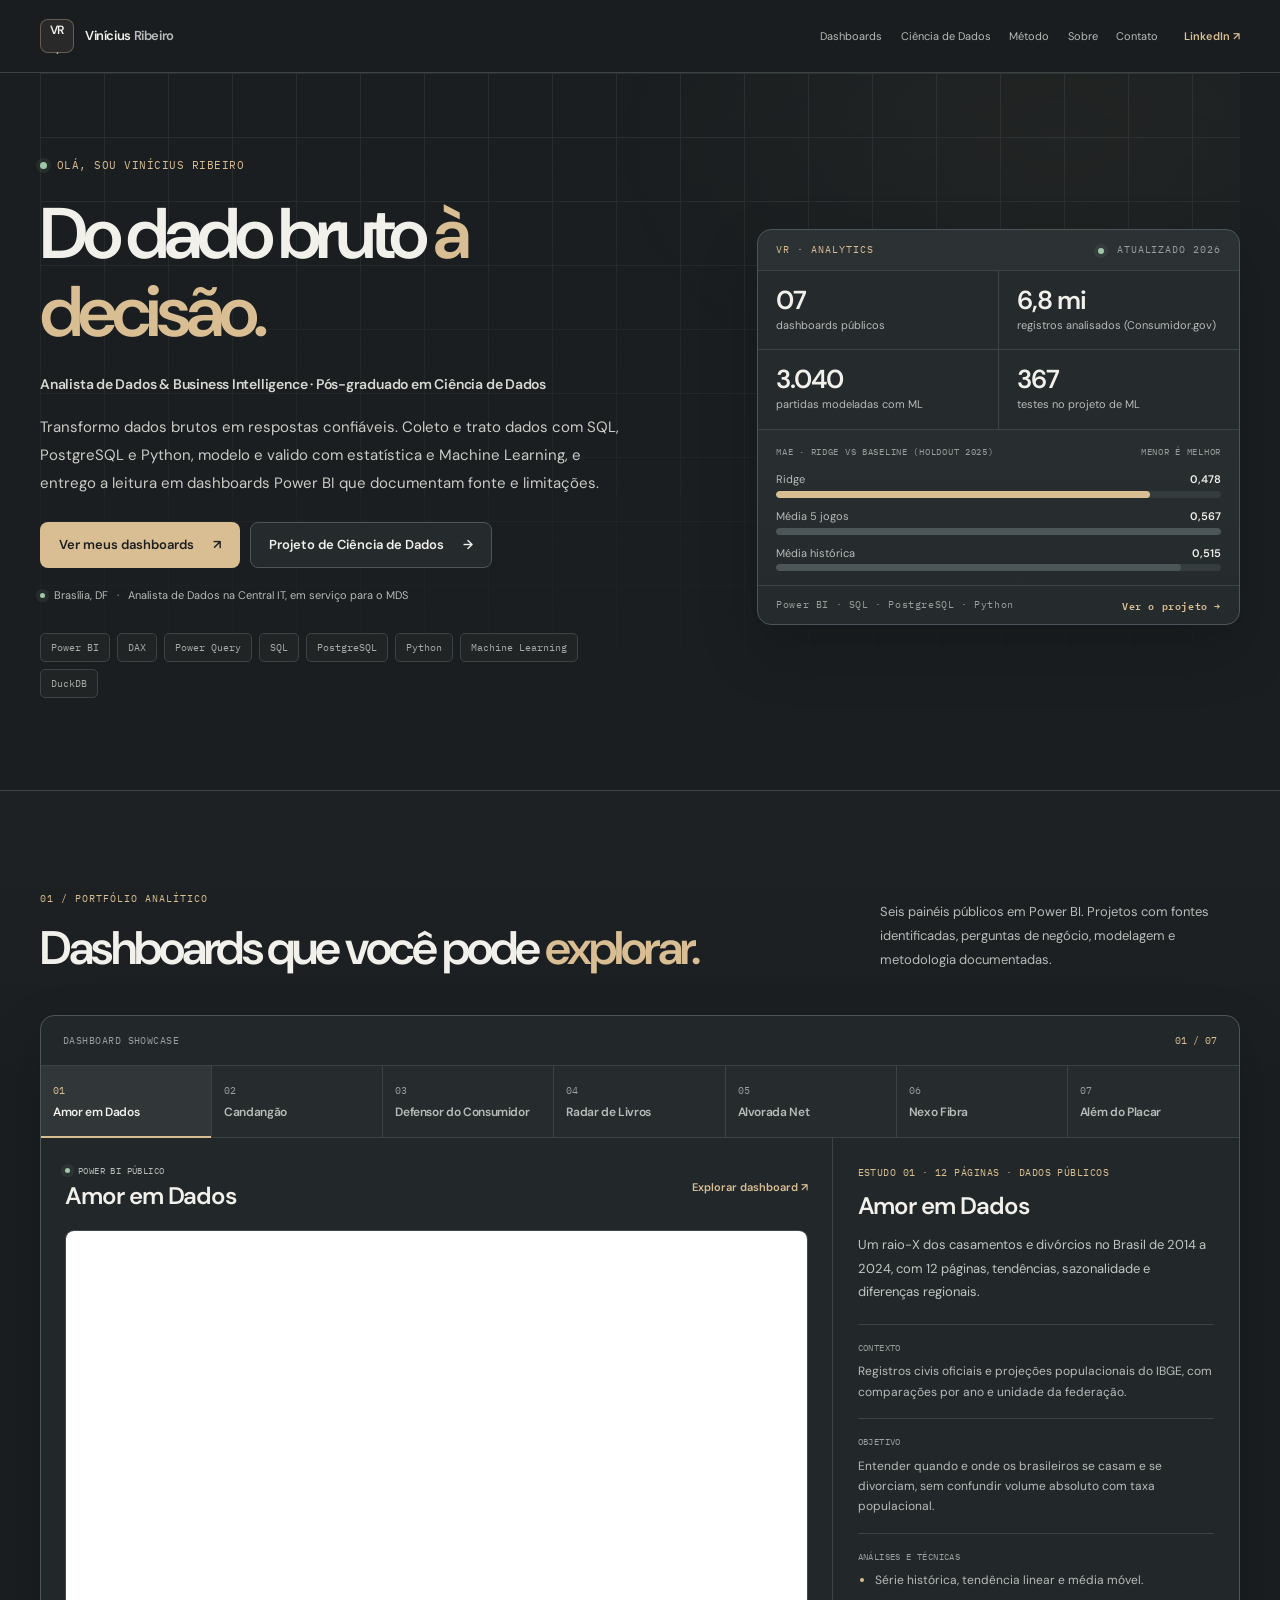
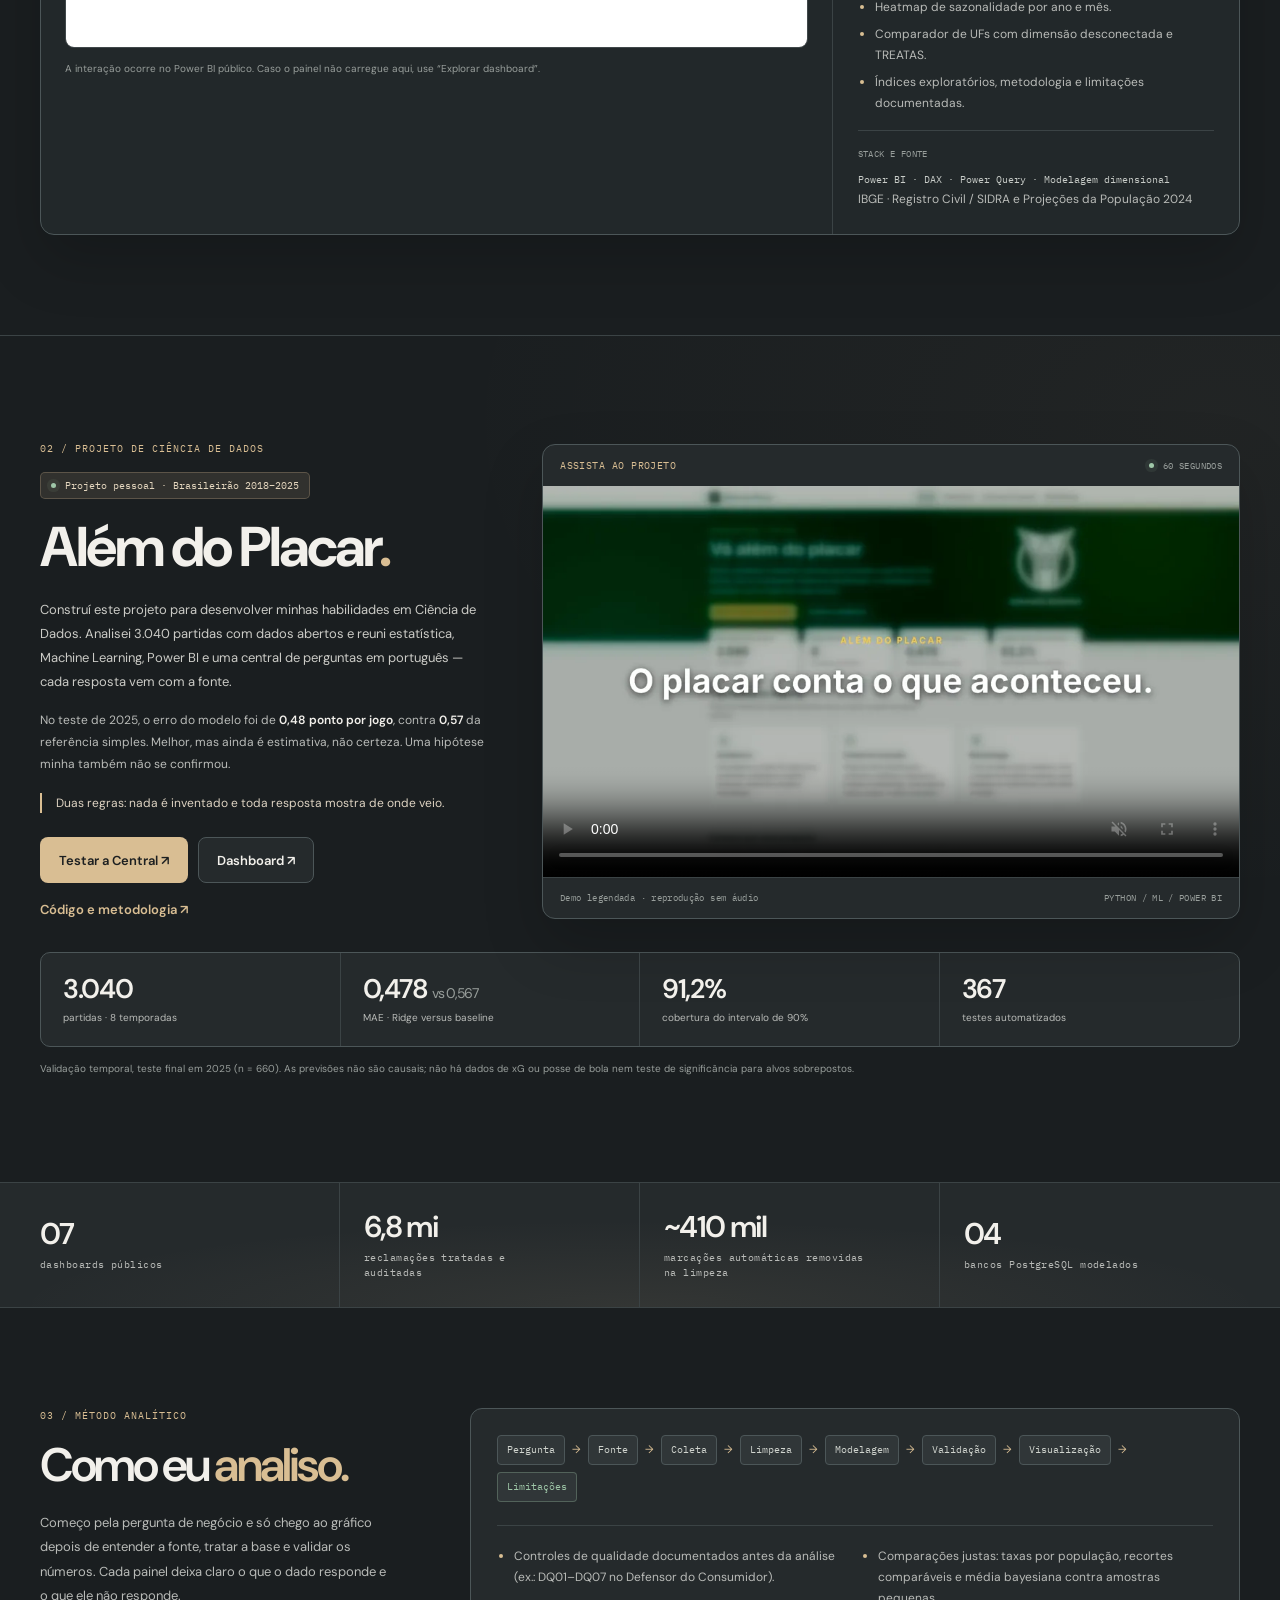
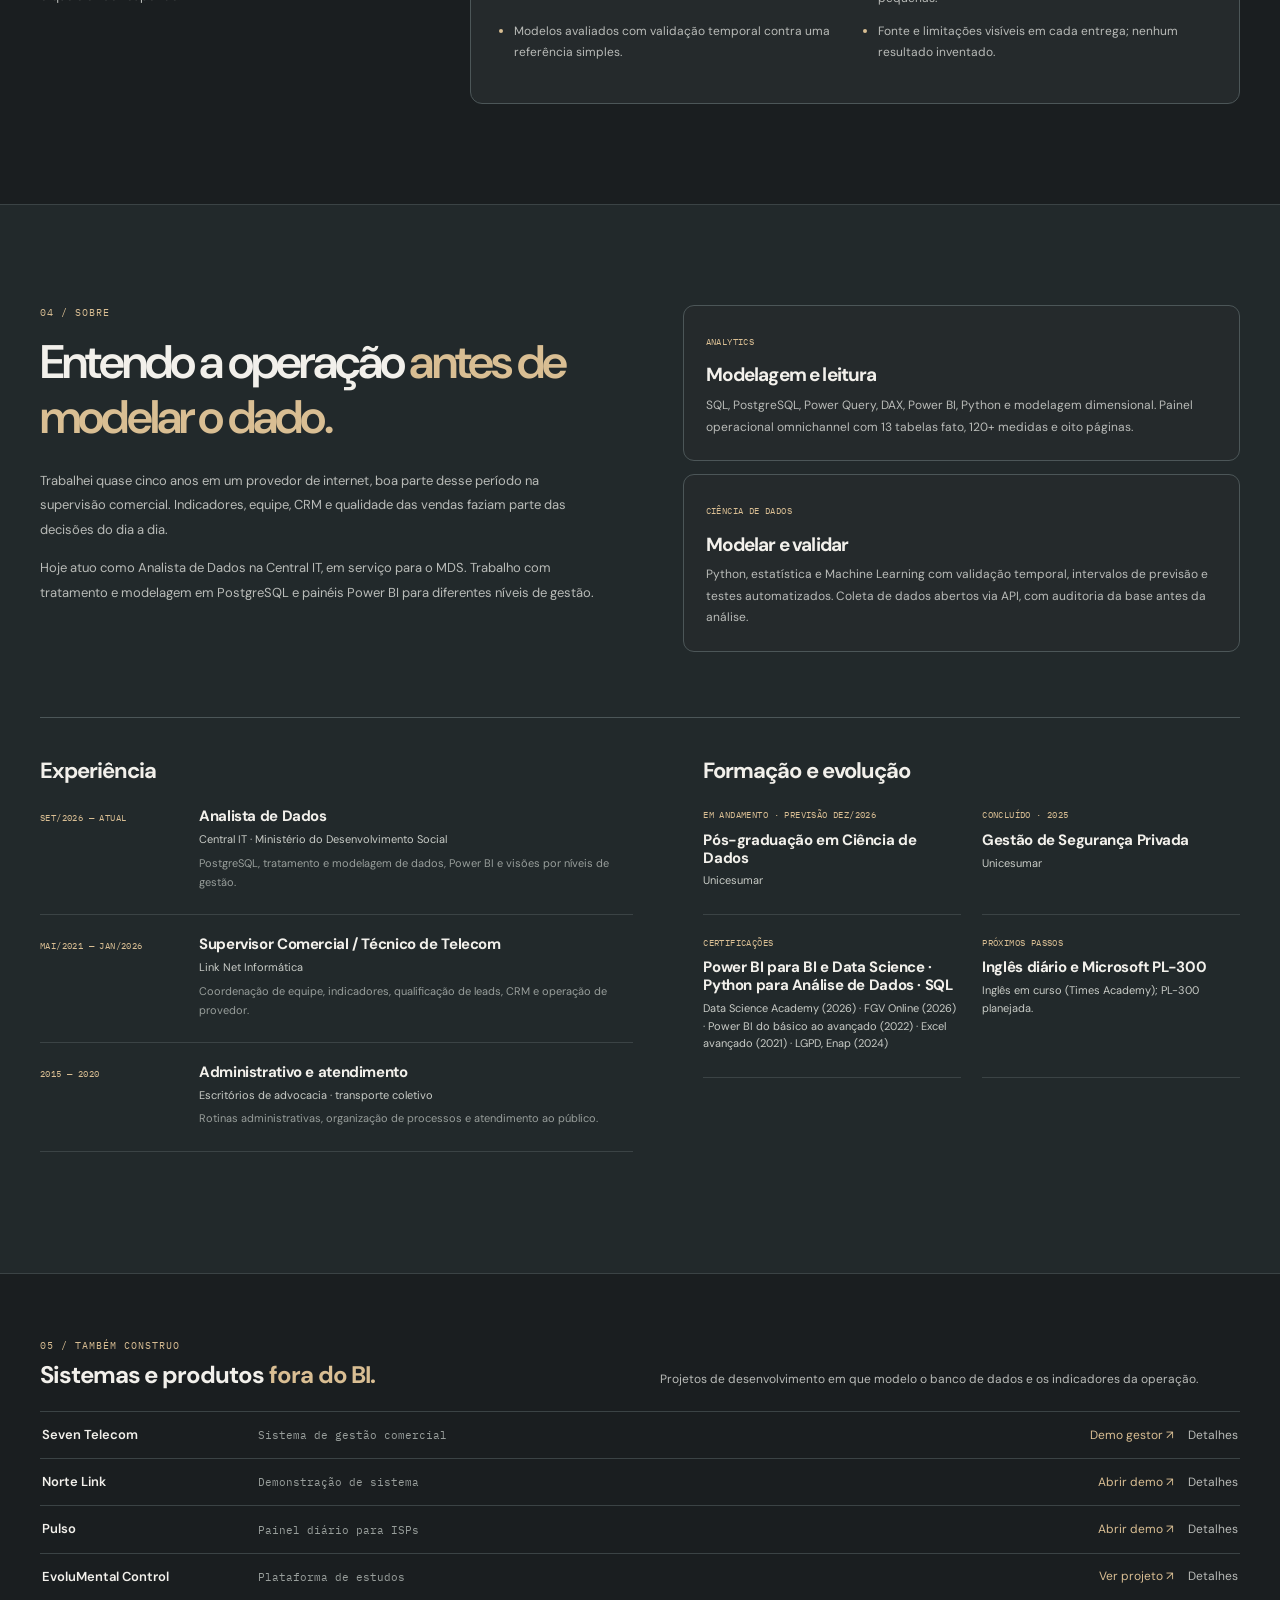
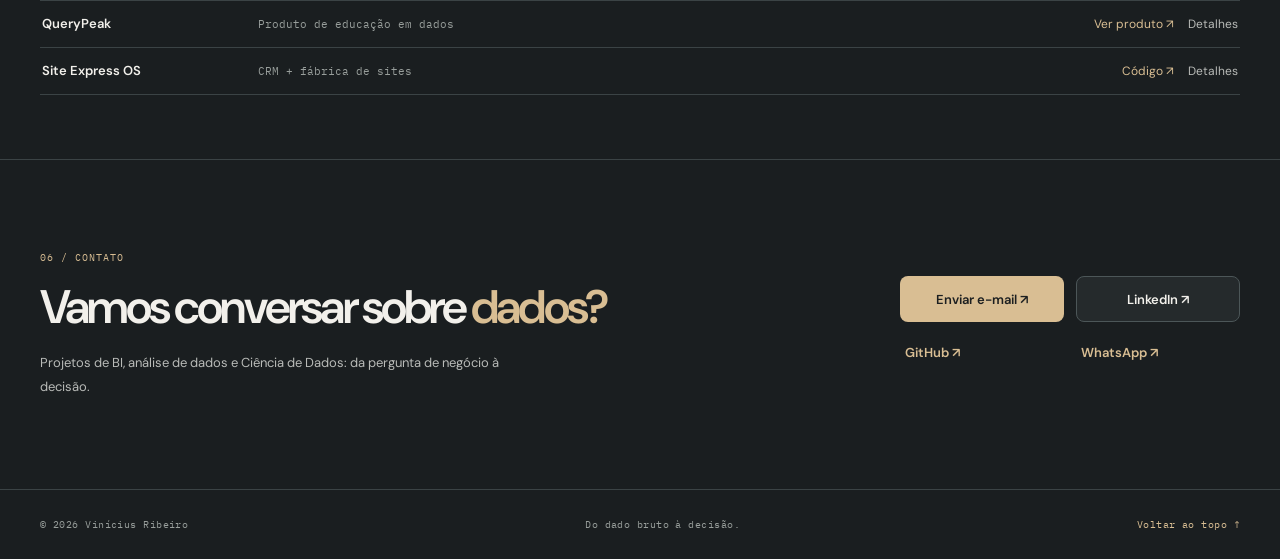
==== commit 0a686201: "Portfólio focado em Análise e Ciência de Dados; sistemas em lista compacta Co-Authored-By: Claude Op" ====
--- a/index.html
+++ b/index.html
@@ -4,7 +4,7 @@
     <meta charset="utf-8">
     <meta name="viewport" content="width=device-width, initial-scale=1">
     <meta name="theme-color" content="#1A1E20">
-    <meta name="description" content="Portfólio de Vinícius Ribeiro: Data Analytics, dashboards em Power BI, SQL, PostgreSQL, Python, Ciência de Dados e sistemas aplicados a operações reais.">
+    <meta name="description" content="Portfólio de Vinícius Ribeiro: Análise de Dados, Ciência de Dados, dashboards em Power BI, SQL, PostgreSQL e Python com dados públicos e reais.">
     <meta name="author" content="Vinícius Ribeiro">
     <meta name="robots" content="index, follow">
     <title>Vinícius Ribeiro | Data Analytics, Power BI &amp; Data Science</title>
@@ -12,7 +12,7 @@
     <meta property="og:type" content="website">
     <meta property="og:locale" content="pt_BR">
     <meta property="og:title" content="Vinícius Ribeiro | Do dado bruto à decisão">
-    <meta property="og:description" content="Dashboards públicos em Power BI, Ciência de Dados com validação temporal e sistemas construídos do banco à interface.">
+    <meta property="og:description" content="Dashboards públicos em Power BI, Ciência de Dados com validação temporal e dados tratados da coleta à decisão.">
     <meta property="og:url" content="https://vinriibeiro.github.io/">
     <meta property="og:image" content="https://vinriibeiro.github.io/assets/og.jpg">
     <meta property="og:image:width" content="1200">
@@ -41,8 +41,6 @@
         <nav class="nav" id="menu-principal" aria-label="Navegação principal">
           <a href="#dashboards">Dashboards</a>
           <a href="#ciencia-de-dados">Ciência de Dados</a>
-          <a href="#sistemas">Sistemas</a>
-          <a href="#prototipos">Protótipos</a>
           <a href="#metodo">Método</a>
           <a href="#sobre">Sobre</a>
           <a href="#contato">Contato</a>
@@ -57,22 +55,22 @@
           <p class="eyebrow"><span class="status-dot"></span> OLÁ, SOU VINÍCIUS RIBEIRO</p>
           <h1 id="titulo-principal">Do dado bruto <span class="text-accent">à decisão.</span></h1>
           <p class="hero-role">Analista de Dados &amp; Business Intelligence · Pós-graduado em Ciência de Dados</p>
-          <p class="hero-lead">Conecto experiência de operação com análise de dados e Ciência de Dados. Trabalho da origem em SQL e PostgreSQL à entrega de dashboards em Power BI, modelos de Machine Learning em Python e sistemas que fazem parte do dia a dia do negócio.</p>
+          <p class="hero-lead">Transformo dados brutos em respostas confiáveis. Coleto e trato dados com SQL, PostgreSQL e Python, modelo e valido com estatística e Machine Learning, e entrego a leitura em dashboards Power BI que documentam fonte e limitações.</p>
           <div class="hero-actions">
             <a class="button button-primary" href="#dashboards">Ver meus dashboards <span aria-hidden="true">↗</span></a>
             <a class="button button-secondary" href="#ciencia-de-dados">Projeto de Ciência de Dados <span aria-hidden="true">→</span></a>
           </div>
           <p class="hero-availability"><span class="status-dot"></span> Brasília, DF <span aria-hidden="true">·</span> Analista de Dados na Central IT, em serviço para o MDS</p>
           <ul class="tech-chips" aria-label="Tecnologias principais">
-            <li>Power BI</li><li>DAX</li><li>Power Query</li><li>SQL</li><li>PostgreSQL</li><li>Python</li><li>DuckDB</li><li>Git/GitHub</li>
+            <li>Power BI</li><li>DAX</li><li>Power Query</li><li>SQL</li><li>PostgreSQL</li><li>Python</li><li>Machine Learning</li><li>DuckDB</li>
           </ul>
         </div>
         <aside class="hero-panel" aria-label="Resumo do portfólio">
           <div class="hero-panel-top"><span>VR · ANALYTICS</span><span><i class="status-dot"></i> ATUALIZADO 2026</span></div>
           <div class="hero-kpis">
             <div><strong>07</strong><span>dashboards públicos</span></div>
-            <div><strong>06</strong><span>sistemas no ar</span></div>
-            <div><strong>200+</strong><span>usuários em produção</span></div>
+            <div><strong>6,8 mi</strong><span>registros analisados (Consumidor.gov)</span></div>
+            <div><strong>3.040</strong><span>partidas modeladas com ML</span></div>
             <div><strong>367</strong><span>testes no projeto de ML</span></div>
           </div>
           <div class="hero-chart" aria-hidden="true">
@@ -138,21 +136,17 @@
         </div>
       </section>
 
-      <div class="proof-band" aria-label="Projetos e experiência em números"><div class="container proof-grid"><div><strong>07</strong><span>dashboards públicos</span></div><div><strong>06</strong><span>sistemas próprios publicados</span></div><div><strong>04</strong><span>bancos PostgreSQL modelados</span></div><div><strong>200+</strong><span>colaboradores cadastrados em sistema de produção</span></div></div></div>
+      <div class="proof-band" aria-label="Projetos e experiência em números"><div class="container proof-grid"><div><strong>07</strong><span>dashboards públicos</span></div><div><strong>6,8 mi</strong><span>reclamações tratadas e auditadas</span></div><div><strong>~410 mil</strong><span>marcações automáticas removidas na limpeza</span></div><div><strong>04</strong><span>bancos PostgreSQL modelados</span></div></div></div>
 
-      <section class="section" id="sistemas" aria-labelledby="systems-title">
-        <div class="container"><div class="section-heading"><div><p class="section-index">03 / SOFTWARE & DATA PRODUCTS</p><h2 id="systems-title">Do banco à <span class="text-accent">interface.</span></h2></div><p>Produtos usados em operações, demonstrações públicas e projetos próprios. O detalhe técnico de cada um está a um clique.</p></div><div class="project-grid" id="system-grid"></div><div class="models-strip"><div><p class="mono">SITE EXPRESS · GALERIA PÚBLICA</p><h3>10 modelos de sites para negócios locais</h3><p>Barbearia, pet, confeitaria e estética automotiva. Empresas fictícias e imagens ilustrativas.</p></div><a class="button button-secondary" href="https://vinriibeiro.github.io/modelos/" target="_blank" rel="noopener noreferrer">Explorar modelos ↗</a></div></div>
-      </section>
+      <section class="section method-section" id="metodo" aria-labelledby="method-title"><div class="container method-layout"><div><p class="section-index">03 / MÉTODO ANALÍTICO</p><h2 id="method-title">Como eu <span class="text-accent">analiso.</span></h2><p>Começo pela pergunta de negócio e só chego ao gráfico depois de entender a fonte, tratar a base e validar os números. Cada painel deixa claro o que o dado responde e o que ele não responde.</p></div><div class="method-panel"><div class="method-flow" aria-label="Etapas da análise"><span>Pergunta</span><i>→</i><span>Fonte</span><i>→</i><span>Coleta</span><i>→</i><span>Limpeza</span><i>→</i><span>Modelagem</span><i>→</i><span>Validação</span><i>→</i><span>Visualização</span><i>→</i><span>Limitações</span></div><ul class="method-rules"><li>Controles de qualidade documentados antes da análise (ex.: DQ01–DQ07 no Defensor do Consumidor).</li><li>Comparações justas: taxas por população, recortes comparáveis e média bayesiana contra amostras pequenas.</li><li>Modelos avaliados com validação temporal contra uma referência simples.</li><li>Fonte e limitações visíveis em cada entrega; nenhum resultado inventado.</li></ul></div></div></section>
 
-      <section class="section prototypes-section" id="prototipos" aria-labelledby="prototypes-title"><div class="container"><div class="section-heading"><div><p class="section-index">04 / PROTÓTIPOS & OPERAÇÕES</p><h2 id="prototypes-title">Antes da produção, <span class="text-accent">o fluxo precisa funcionar.</span></h2></div><p>Propostas navegáveis para validar a operação, as regras de negócio e a experiência de cada perfil.</p></div><div class="prototype-grid" id="prototype-grid"></div></div></section>
-
-      <section class="section method-section" id="metodo" aria-labelledby="method-title"><div class="container method-layout"><div><p class="section-index">05 / MÉTODO DE TRABALHO</p><h2 id="method-title">Como eu <span class="text-accent">trabalho.</span></h2><p>Requisitos, arquitetura, desenvolvimento, revisão e testes com responsabilidades definidas. Uso agentes de IA como apoio técnico e mantenho a aprovação humana nas decisões de entrega.</p></div><div class="method-panel"><div class="method-flow" aria-label="Etapas do trabalho"><span>Ideia</span><i>→</i><span>PRD</span><i>→</i><span>Arquitetura</span><i>→</i><span>Desenvolvimento</span><i>→</i><span>Revisão</span><i>→</i><span>QA</span><i>→</i><span>Validação</span><i>→</i><span>Aprovação</span></div><ul class="method-rules"><li>PRD, tarefas e critérios de aceitação documentados por projeto.</li><li>Branches por tarefa, commits pequenos e até três ciclos de correção.</li><li>Testes e auditoria com evidências; nenhum resultado inventado.</li><li>Merge e deploy somente após minha aprovação.</li></ul><p class="method-roles"><span class="mono">PAPÉIS</span> ChatGPT: produto · Claude Code: desenvolvimento · Codex: revisão · Gemini/Antigravity: QA · Eu: decisões e aprovação.</p></div></div></section>
-
-      <section class="section about-section" id="sobre" aria-labelledby="about-title"><div class="container"><div class="about-layout"><div><p class="section-index">06 / SOBRE</p><h2 id="about-title">Entendo a operação <span class="text-accent">antes de modelar o dado.</span></h2><p>Trabalhei quase cinco anos em um provedor de internet, boa parte desse período na supervisão comercial. Indicadores, equipe, CRM e qualidade das vendas faziam parte das decisões do dia a dia.</p><p>Hoje atuo como Analista de Dados na Central IT, em serviço para o MDS. Trabalho com tratamento e modelagem em PostgreSQL e painéis Power BI para diferentes níveis de gestão. Também construo sistemas que organizam os próprios processos dos quais os indicadores nascem.</p></div><div class="competence-grid"><div class="competence-card"><span class="mono">ANALYTICS</span><h3>Modelagem e leitura</h3><p>SQL, PostgreSQL, Power Query, DAX, Power BI, Python e modelagem dimensional. Painel operacional omnichannel com 13 tabelas fato, 120+ medidas e oito páginas.</p></div><div class="competence-card"><span class="mono">ENGENHARIA & PRODUTO</span><h3>Do requisito à entrega</h3><p>Banco de dados, autenticação, perfis, auditoria, interfaces e testes automatizados. Protótipos com dados fictícios para validar processos antes da implantação.</p></div></div></div>
+      <section class="section about-section" id="sobre" aria-labelledby="about-title"><div class="container"><div class="about-layout"><div><p class="section-index">04 / SOBRE</p><h2 id="about-title">Entendo a operação <span class="text-accent">antes de modelar o dado.</span></h2><p>Trabalhei quase cinco anos em um provedor de internet, boa parte desse período na supervisão comercial. Indicadores, equipe, CRM e qualidade das vendas faziam parte das decisões do dia a dia.</p><p>Hoje atuo como Analista de Dados na Central IT, em serviço para o MDS. Trabalho com tratamento e modelagem em PostgreSQL e painéis Power BI para diferentes níveis de gestão.</p></div><div class="competence-grid"><div class="competence-card"><span class="mono">ANALYTICS</span><h3>Modelagem e leitura</h3><p>SQL, PostgreSQL, Power Query, DAX, Power BI, Python e modelagem dimensional. Painel operacional omnichannel com 13 tabelas fato, 120+ medidas e oito páginas.</p></div><div class="competence-card"><span class="mono">CIÊNCIA DE DADOS</span><h3>Modelar e validar</h3><p>Python, estatística e Machine Learning com validação temporal, intervalos de previsão e testes automatizados. Coleta de dados abertos via API, com auditoria da base antes da análise.</p></div></div></div>
           <div class="career-layout"><div><h3>Experiência</h3><div class="career-list"><article><time>SET/2026 — ATUAL</time><div><h4>Analista de Dados</h4><p>Central IT · Ministério do Desenvolvimento Social</p><span>PostgreSQL, tratamento e modelagem de dados, Power BI e visões por níveis de gestão.</span></div></article><article><time>MAI/2021 — JAN/2026</time><div><h4>Supervisor Comercial / Técnico de Telecom</h4><p>Link Net Informática</p><span>Coordenação de equipe, indicadores, qualificação de leads, CRM e operação de provedor.</span></div></article><article><time>2015 — 2020</time><div><h4>Administrativo e atendimento</h4><p>Escritórios de advocacia · transporte coletivo</p><span>Rotinas administrativas, organização de processos e atendimento ao público.</span></div></article></div></div><div><h3>Formação e evolução</h3><div class="education-list"><article><span class="mono">EM ANDAMENTO · PREVISÃO DEZ/2026</span><h4>Pós-graduação em Ciência de Dados</h4><p>Unicesumar</p></article><article><span class="mono">CONCLUÍDO · 2025</span><h4>Gestão de Segurança Privada</h4><p>Unicesumar</p></article><article><span class="mono">CERTIFICAÇÕES</span><h4>Power BI para BI e Data Science · Python para Análise de Dados · SQL</h4><p>Data Science Academy (2026) · FGV Online (2026) · Power BI do básico ao avançado (2022) · Excel avançado (2021) · LGPD, Enap (2024)</p></article><article><span class="mono">PRÓXIMOS PASSOS</span><h4>Inglês diário e Microsoft PL-300</h4><p>Inglês em curso (Times Academy); PL-300 planejada.</p></article></div></div></div>
         </div></section>
 
-      <section class="section contact-section" id="contato" aria-labelledby="contact-title"><div class="container contact-layout"><div><p class="section-index">07 / CONTATO</p><h2 id="contact-title">Vamos conversar sobre <span class="text-accent">dados?</span></h2><p>Projetos de BI, análise de dados, Ciência de Dados ou sistemas que precisam sair do papel e funcionar na operação.</p></div><div class="contact-actions"><a class="button button-primary" href="mailto:vinriibeiro@gmail.com">Enviar e-mail ↗</a><a class="button button-secondary" href="https://www.linkedin.com/in/vinriibeiro/" target="_blank" rel="noopener noreferrer">LinkedIn ↗</a><a class="text-link" href="https://github.com/vinriibeiro" target="_blank" rel="noopener noreferrer">GitHub ↗</a><a class="text-link" href="https://wa.me/5561999731141" target="_blank" rel="noopener noreferrer">WhatsApp ↗</a></div></div></section>
+      <section class="section other-section" id="outros-projetos" aria-labelledby="other-title"><div class="container"><div class="other-head"><p class="section-index">05 / TAMBÉM CONSTRUO</p><h2 id="other-title">Sistemas e produtos <span class="text-accent">fora do BI.</span></h2><p>Projetos de desenvolvimento em que modelo o banco de dados e os indicadores da operação.</p></div><ul class="other-list" id="system-grid"></ul></div></section>
+
+      <section class="section contact-section" id="contato" aria-labelledby="contact-title"><div class="container contact-layout"><div><p class="section-index">06 / CONTATO</p><h2 id="contact-title">Vamos conversar sobre <span class="text-accent">dados?</span></h2><p>Projetos de BI, análise de dados e Ciência de Dados: da pergunta de negócio à decisão.</p></div><div class="contact-actions"><a class="button button-primary" href="mailto:vinriibeiro@gmail.com">Enviar e-mail ↗</a><a class="button button-secondary" href="https://www.linkedin.com/in/vinriibeiro/" target="_blank" rel="noopener noreferrer">LinkedIn ↗</a><a class="text-link" href="https://github.com/vinriibeiro" target="_blank" rel="noopener noreferrer">GitHub ↗</a><a class="text-link" href="https://wa.me/5561999731141" target="_blank" rel="noopener noreferrer">WhatsApp ↗</a></div></div></section>
     </main>
 
     <footer class="site-footer"><div class="container footer-inner"><span>© <span id="footer-year">2026</span> Vinícius Ribeiro</span><span>Do dado bruto à decisão.</span><a href="#topo">Voltar ao topo ↑</a></div></footer>
--- a/assets/style.css
+++ b/assets/style.css
@@ -287,3 +287,20 @@
 /* texturas de seção */
 .dashboards-section{background:linear-gradient(180deg,rgba(255,255,255,.015),transparent 30%)}
 .proof-band{background:radial-gradient(70% 100% at 50% 100%,rgba(217,190,147,.08),transparent 70%),var(--surface)}
+
+/* Outros projetos: lista compacta, propositalmente discreta */
+.other-section{padding:64px 0;border-top:1px solid var(--line)}
+.other-head{display:grid;grid-template-columns:minmax(0,1fr) minmax(0,1fr);gap:8px 40px;align-items:end;margin-bottom:22px}
+.other-head .section-index{grid-column:1/-1;margin:0}
+.other-head h2{font-size:24px;margin:0}
+.other-head p:not(.section-index){font-size:12px;color:var(--muted);margin:0}
+.other-list{list-style:none;margin:0;padding:0;border-top:1px solid var(--line)}
+.other-item{display:grid;grid-template-columns:200px minmax(0,1fr) auto;gap:16px;align-items:center;padding:12px 2px;border-bottom:1px solid var(--line);font-size:13px}
+.other-title{color:var(--text);font-weight:600}
+.other-type{color:var(--dim);font:400 11px "IBM Plex Mono",monospace}
+.other-actions{display:flex;gap:14px;align-items:center;font-size:12px}
+.other-actions a{color:var(--accent);text-decoration:none}
+.other-actions a:hover{text-decoration:underline}
+.other-actions button{background:none;border:0;color:var(--muted);font:inherit;cursor:pointer;padding:0}
+.other-actions button:hover{color:var(--text)}
+@media(max-width:760px){.other-head{grid-template-columns:1fr}.other-item{grid-template-columns:1fr auto;gap:4px 12px}.other-type{grid-column:1;grid-row:2}.other-actions{grid-column:2;grid-row:1/3}}
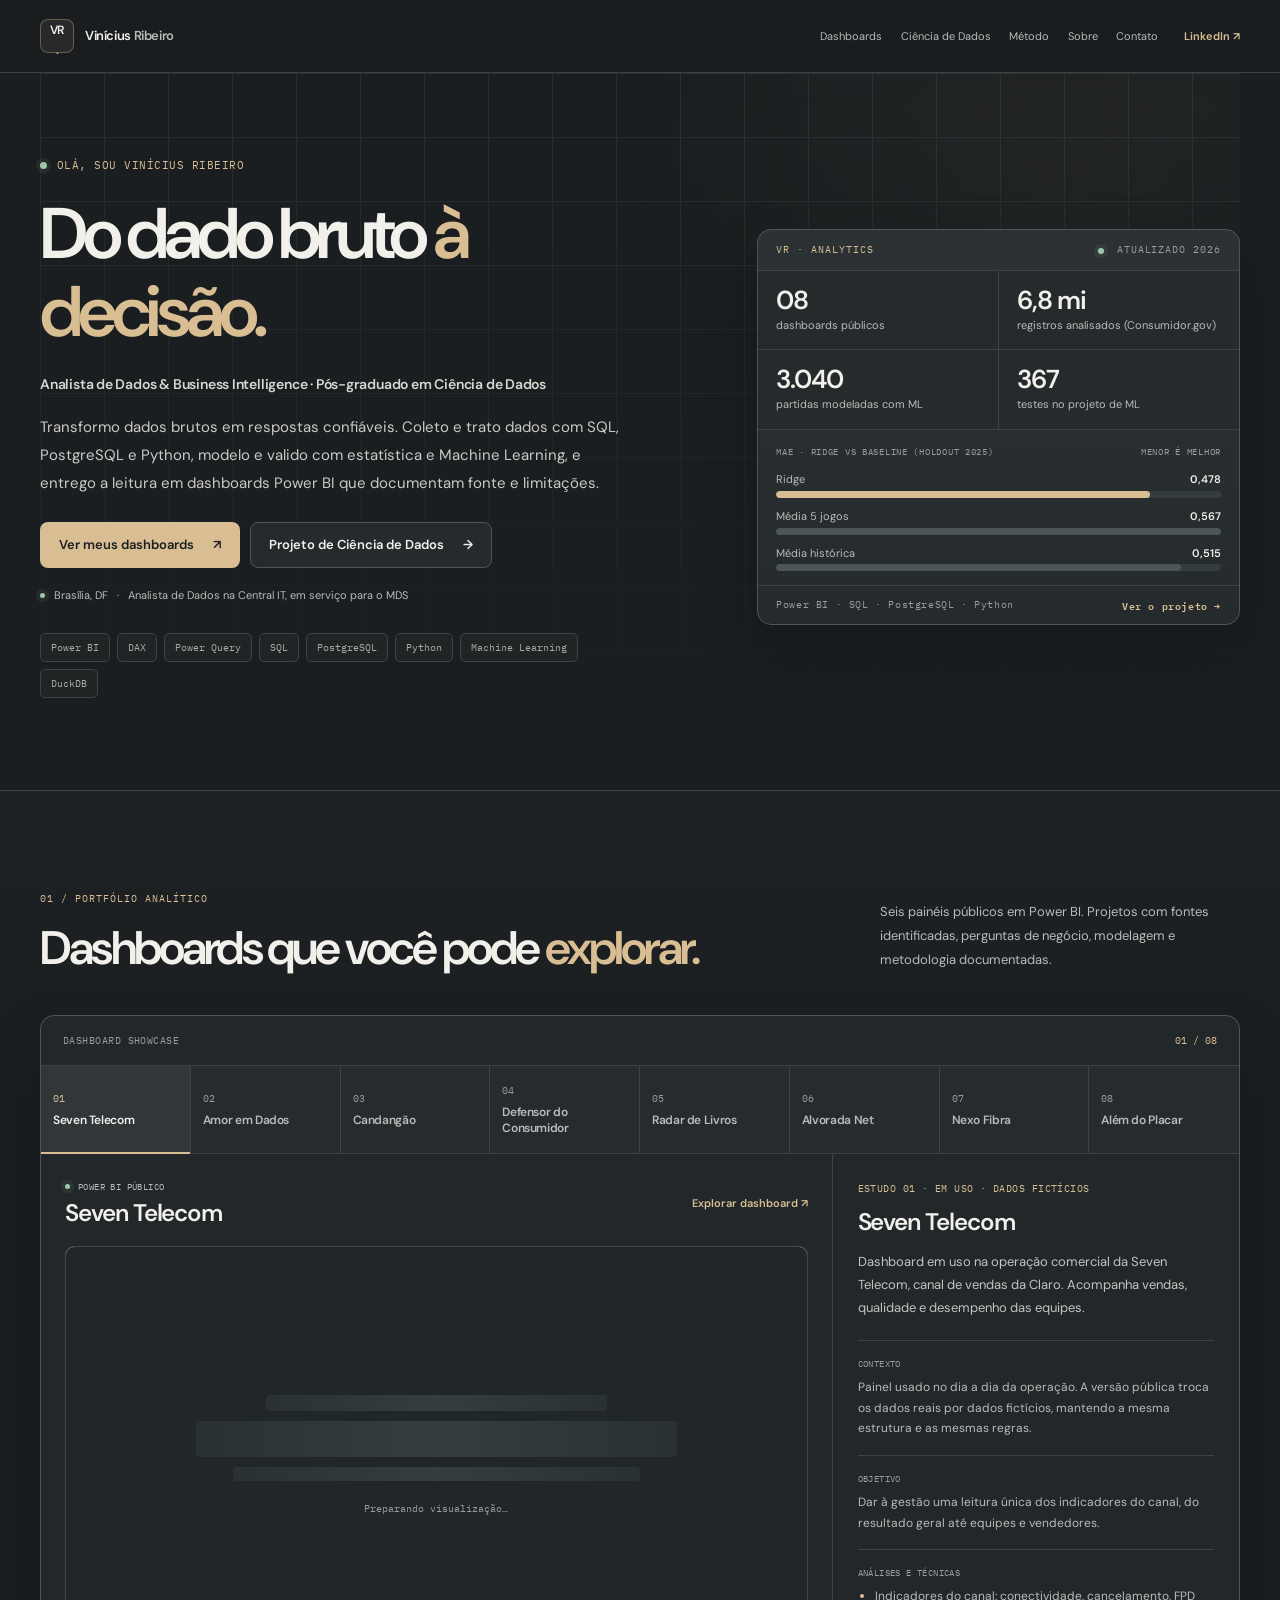
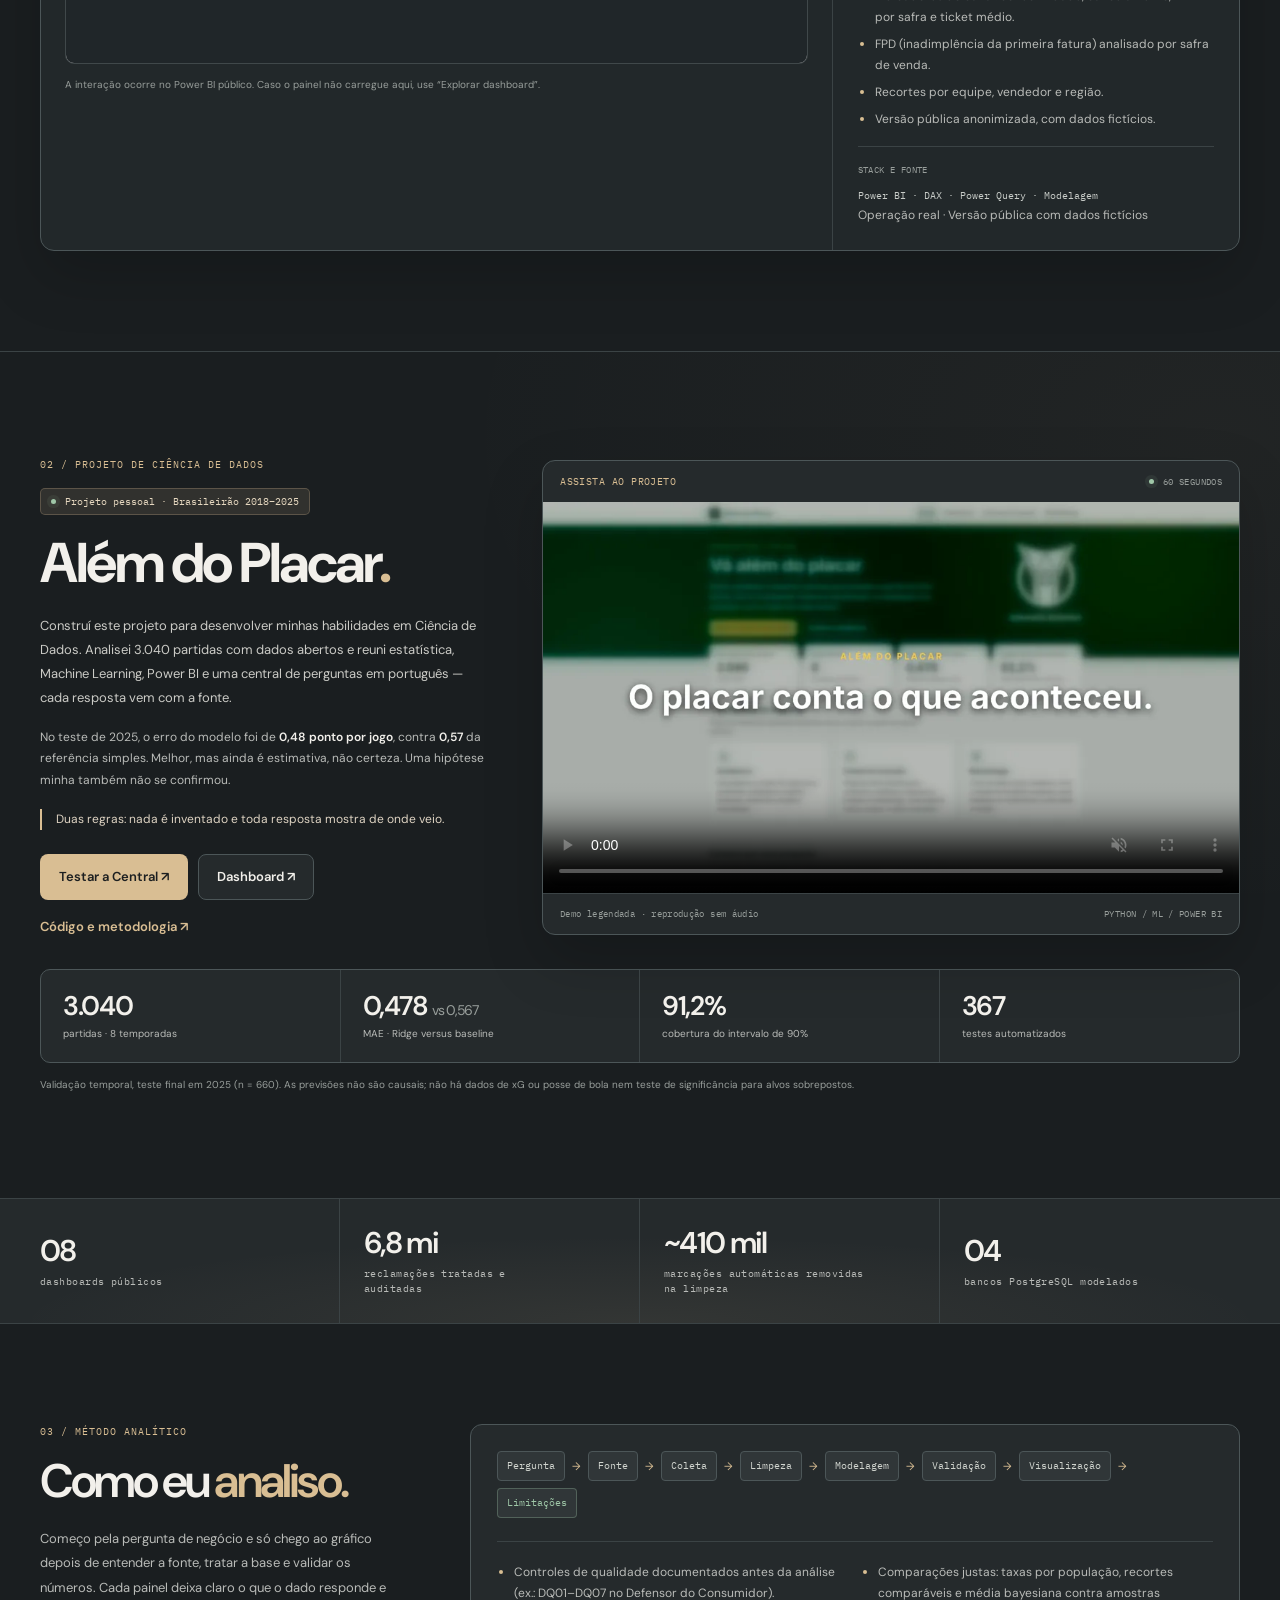
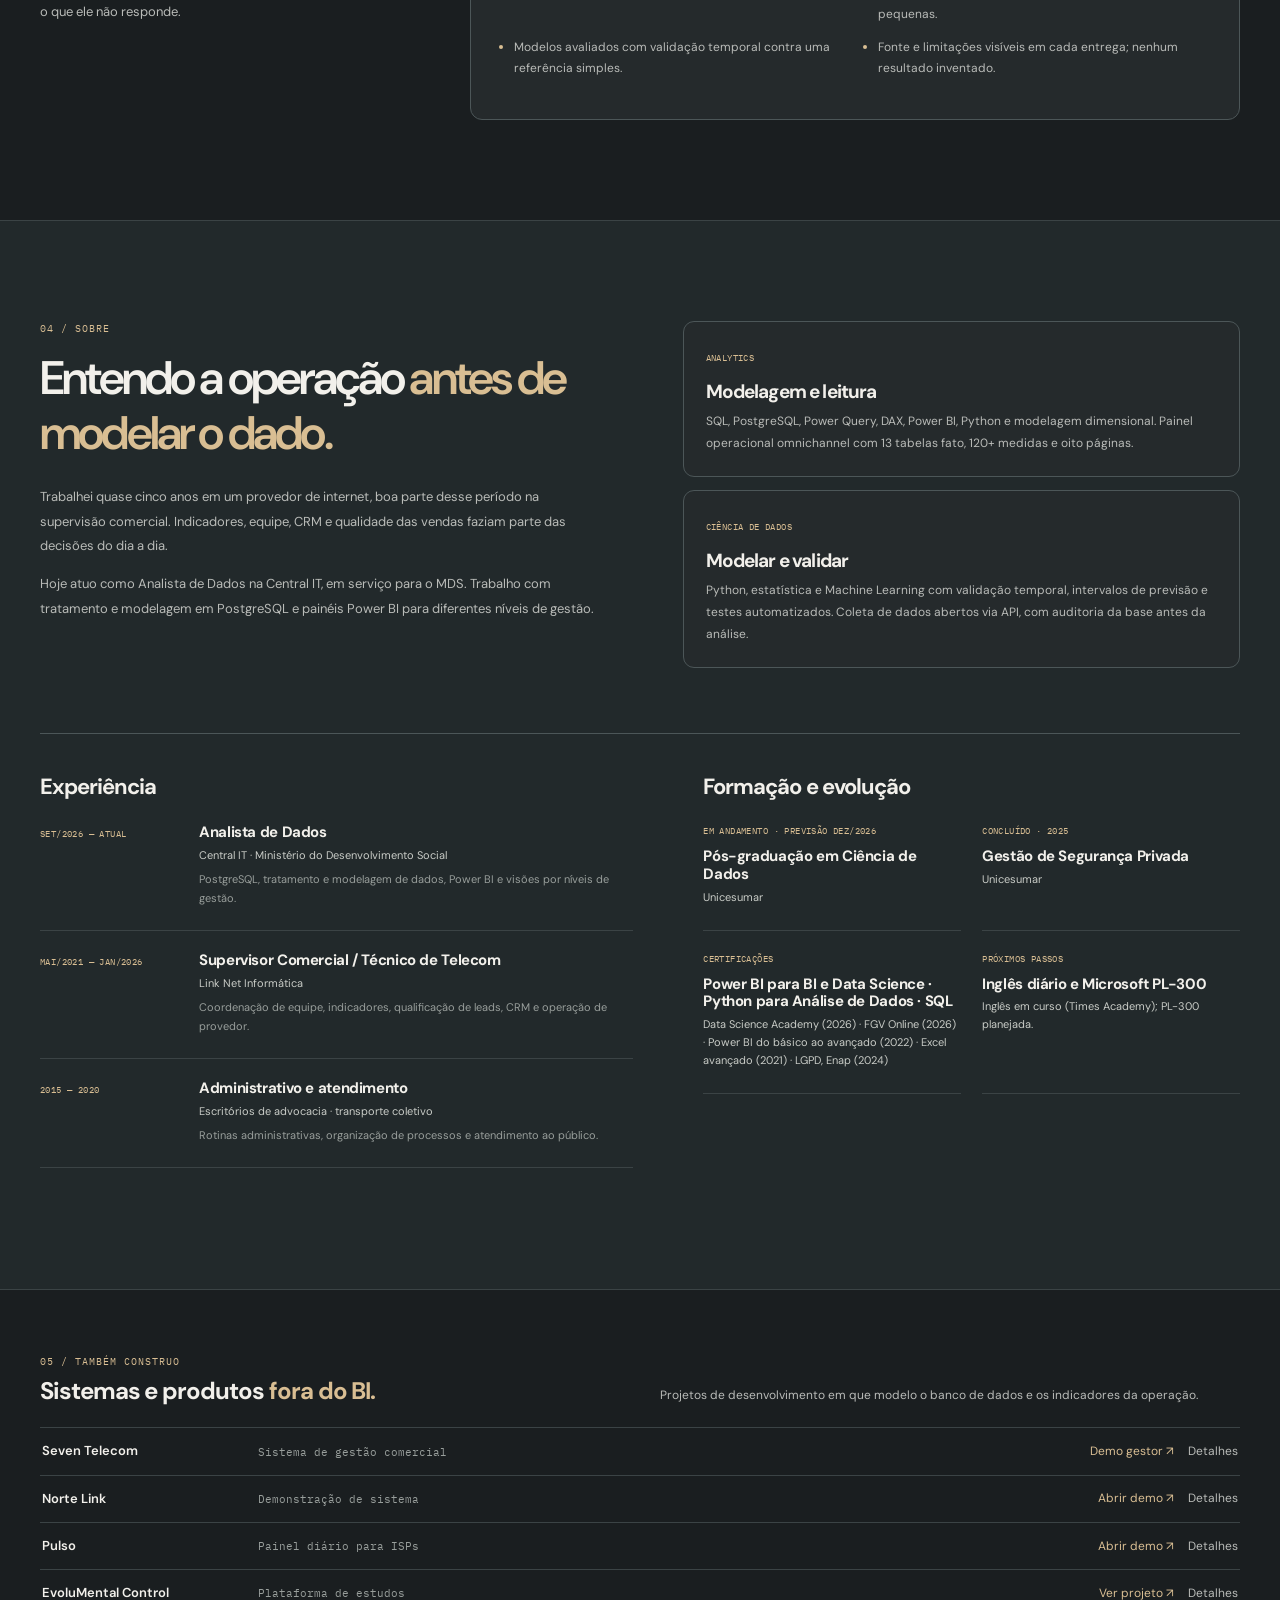
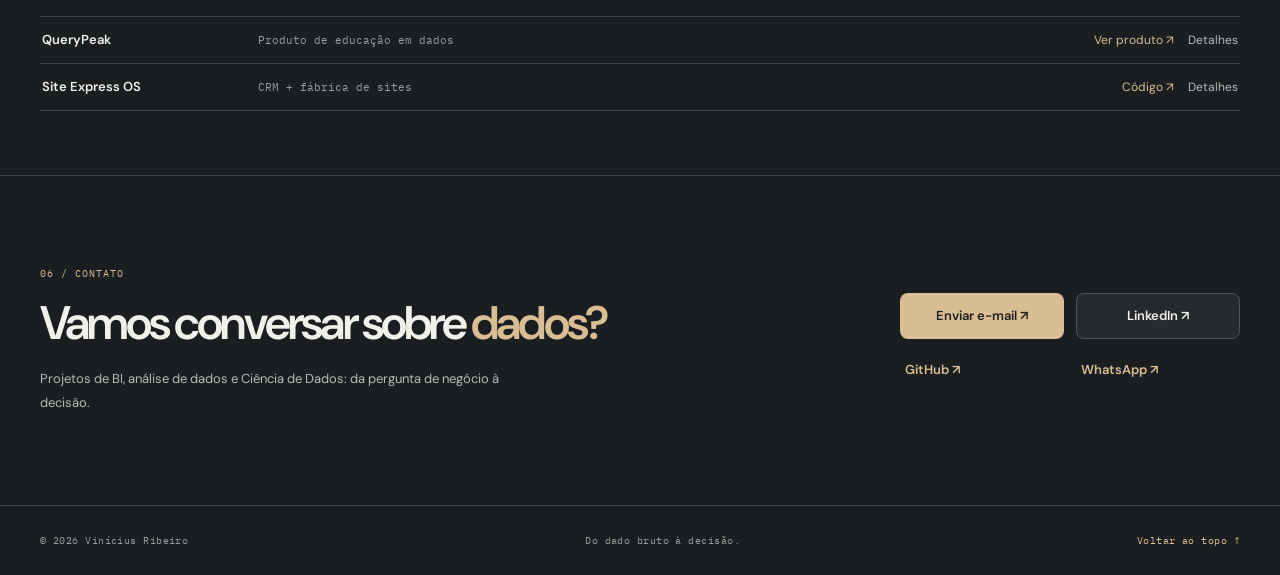
==== commit 73b7af15: "Adiciona dashboard Seven Telecom (em uso, dados fictícios) como 1º do Showcase Co-Authored-By: Claud" ====
--- a/index.html
+++ b/index.html
@@ -68,7 +68,7 @@
         <aside class="hero-panel" aria-label="Resumo do portfólio">
           <div class="hero-panel-top"><span>VR · ANALYTICS</span><span><i class="status-dot"></i> ATUALIZADO 2026</span></div>
           <div class="hero-kpis">
-            <div><strong>07</strong><span>dashboards públicos</span></div>
+            <div><strong>08</strong><span>dashboards públicos</span></div>
             <div><strong>6,8 mi</strong><span>registros analisados (Consumidor.gov)</span></div>
             <div><strong>3.040</strong><span>partidas modeladas com ML</span></div>
             <div><strong>367</strong><span>testes no projeto de ML</span></div>
@@ -92,11 +92,11 @@
             <p>Seis painéis públicos em Power BI. Projetos com fontes identificadas, perguntas de negócio, modelagem e metodologia documentadas.</p>
           </div>
           <div class="showcase">
-            <div class="showcase-toolbar"><span class="mono toolbar-label">DASHBOARD SHOWCASE</span><span class="showcase-count" id="showcase-count">01 / 07</span></div>
+            <div class="showcase-toolbar"><span class="mono toolbar-label">DASHBOARD SHOWCASE</span><span class="showcase-count" id="showcase-count">01 / 08</span></div>
             <div class="dashboard-tabs" id="dashboard-tabs" role="tablist" aria-label="Selecionar dashboard"></div>
             <div class="showcase-body">
               <div class="viewer-column">
-                <div class="viewer-head"><div><span class="viewer-live"><span class="status-dot"></span> POWER BI PÚBLICO</span><h3 id="viewer-title">Amor em Dados</h3></div><a class="viewer-external" id="viewer-external" href="#" target="_blank" rel="noopener noreferrer">Explorar dashboard <span aria-hidden="true">↗</span></a></div>
+                <div class="viewer-head"><div><span class="viewer-live"><span class="status-dot"></span> POWER BI PÚBLICO</span><h3 id="viewer-title">Seven Telecom</h3></div><a class="viewer-external" id="viewer-external" href="#" target="_blank" rel="noopener noreferrer">Explorar dashboard <span aria-hidden="true">↗</span></a></div>
                 <div class="viewer-shell" id="viewer-shell">
                   <div class="viewer-skeleton" id="viewer-skeleton" role="status" aria-label="Carregando dashboard"><span></span><span></span><span></span><p>Preparando visualização…</p></div>
                   <div class="viewer-mobile" id="viewer-mobile"><div class="mobile-visual" aria-hidden="true"><div class="mobile-visual-grid"><i></i><i></i><i></i><i></i><i></i><i></i></div><div class="mobile-visual-lines"><span></span><span></span><span></span></div></div><p>O dashboard completo é interativo. Para uma leitura melhor no celular, abra no Power BI ou carregue aqui.</p><div class="mobile-viewer-actions"><button class="button button-secondary button-small" type="button" id="load-mobile-iframe">Carregar nesta página</button><a class="button button-primary button-small" id="open-mobile-dashboard" href="#" target="_blank" rel="noopener noreferrer">Abrir dashboard ↗</a></div></div>
@@ -136,7 +136,7 @@
         </div>
       </section>
 
-      <div class="proof-band" aria-label="Projetos e experiência em números"><div class="container proof-grid"><div><strong>07</strong><span>dashboards públicos</span></div><div><strong>6,8 mi</strong><span>reclamações tratadas e auditadas</span></div><div><strong>~410 mil</strong><span>marcações automáticas removidas na limpeza</span></div><div><strong>04</strong><span>bancos PostgreSQL modelados</span></div></div></div>
+      <div class="proof-band" aria-label="Projetos e experiência em números"><div class="container proof-grid"><div><strong>08</strong><span>dashboards públicos</span></div><div><strong>6,8 mi</strong><span>reclamações tratadas e auditadas</span></div><div><strong>~410 mil</strong><span>marcações automáticas removidas na limpeza</span></div><div><strong>04</strong><span>bancos PostgreSQL modelados</span></div></div></div>
 
       <section class="section method-section" id="metodo" aria-labelledby="method-title"><div class="container method-layout"><div><p class="section-index">03 / MÉTODO ANALÍTICO</p><h2 id="method-title">Como eu <span class="text-accent">analiso.</span></h2><p>Começo pela pergunta de negócio e só chego ao gráfico depois de entender a fonte, tratar a base e validar os números. Cada painel deixa claro o que o dado responde e o que ele não responde.</p></div><div class="method-panel"><div class="method-flow" aria-label="Etapas da análise"><span>Pergunta</span><i>→</i><span>Fonte</span><i>→</i><span>Coleta</span><i>→</i><span>Limpeza</span><i>→</i><span>Modelagem</span><i>→</i><span>Validação</span><i>→</i><span>Visualização</span><i>→</i><span>Limitações</span></div><ul class="method-rules"><li>Controles de qualidade documentados antes da análise (ex.: DQ01–DQ07 no Defensor do Consumidor).</li><li>Comparações justas: taxas por população, recortes comparáveis e média bayesiana contra amostras pequenas.</li><li>Modelos avaliados com validação temporal contra uma referência simples.</li><li>Fonte e limitações visíveis em cada entrega; nenhum resultado inventado.</li></ul></div></div></section>
 
--- a/assets/style.css
+++ b/assets/style.css
@@ -70,7 +70,7 @@
 .showcase-toolbar{display:flex;justify-content:space-between;align-items:center;padding:17px 22px;border-bottom:1px solid var(--line);color:var(--dim)}
 .toolbar-label{font-size:10px}
 .showcase-count{font:400 10px/1.5 "IBM Plex Mono",monospace;color:var(--accent)}
-.dashboard-tabs{display:grid;grid-template-columns:repeat(7,minmax(0,1fr));gap:0;border-bottom:1px solid var(--line);background:#262c2e}
+.dashboard-tabs{display:grid;grid-template-columns:repeat(8,minmax(0,1fr));gap:0;border-bottom:1px solid var(--line);background:#262c2e}
 .dashboard-tab{background:transparent;border:0;border-right:1px solid var(--line);padding:18px 12px 17px;color:var(--muted);text-align:left;cursor:pointer;position:relative;transition:background .18s,color .18s;min-width:0}
 .dashboard-tab:last-child{border-right:0}
 .dashboard-tab[aria-selected="true"]{background:#313639;color:var(--text)}
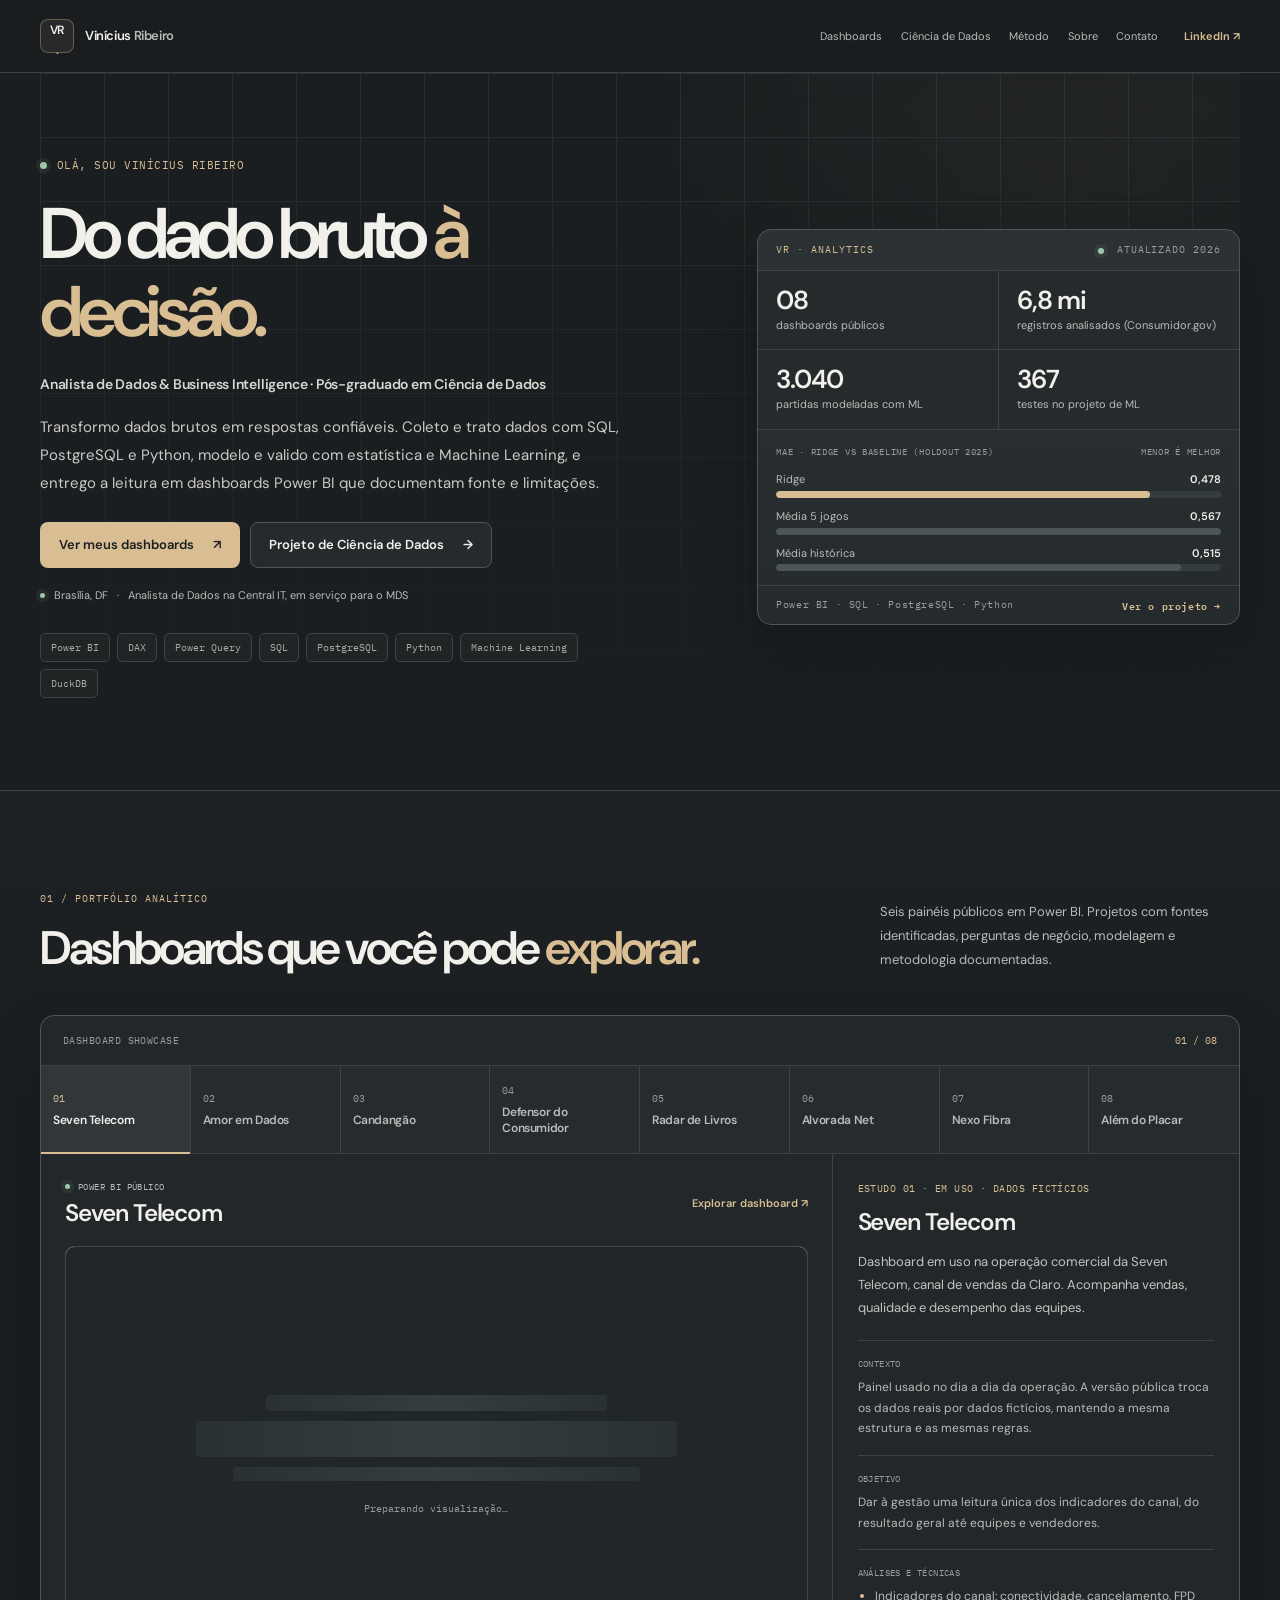
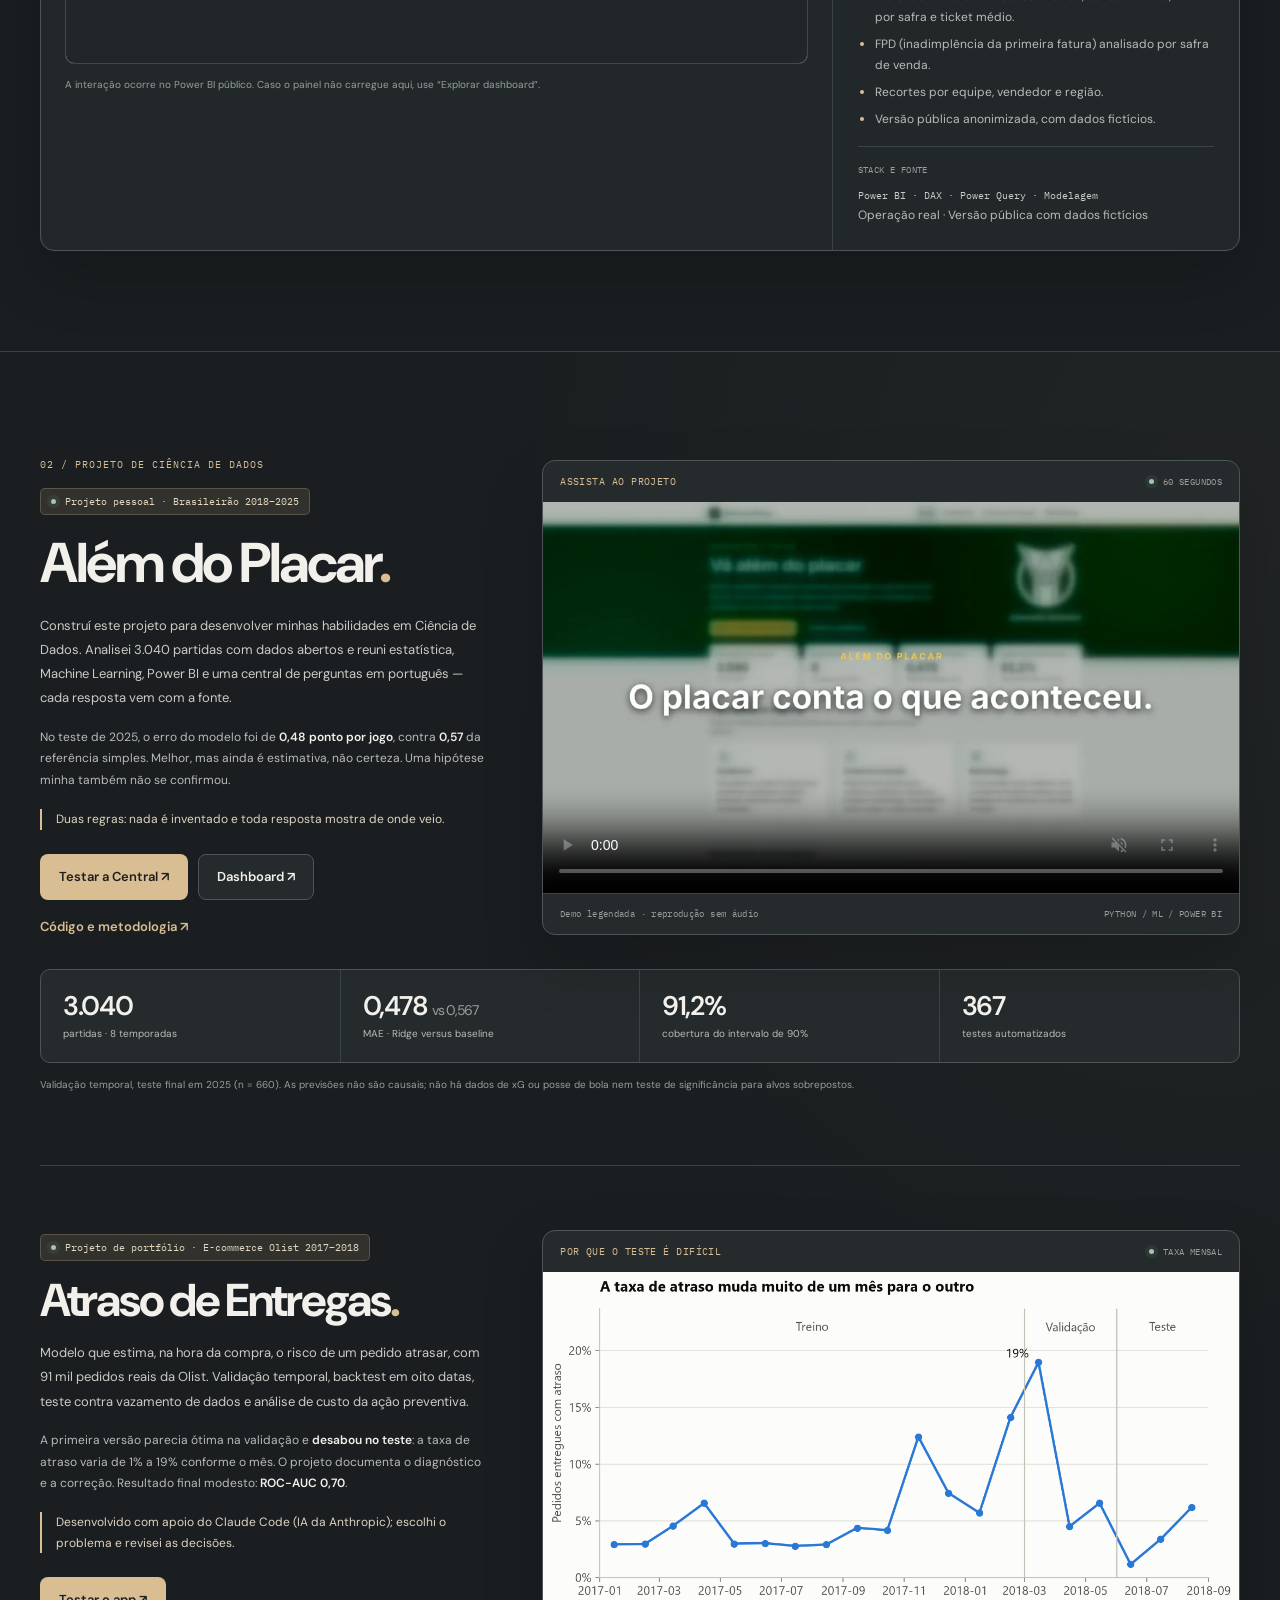
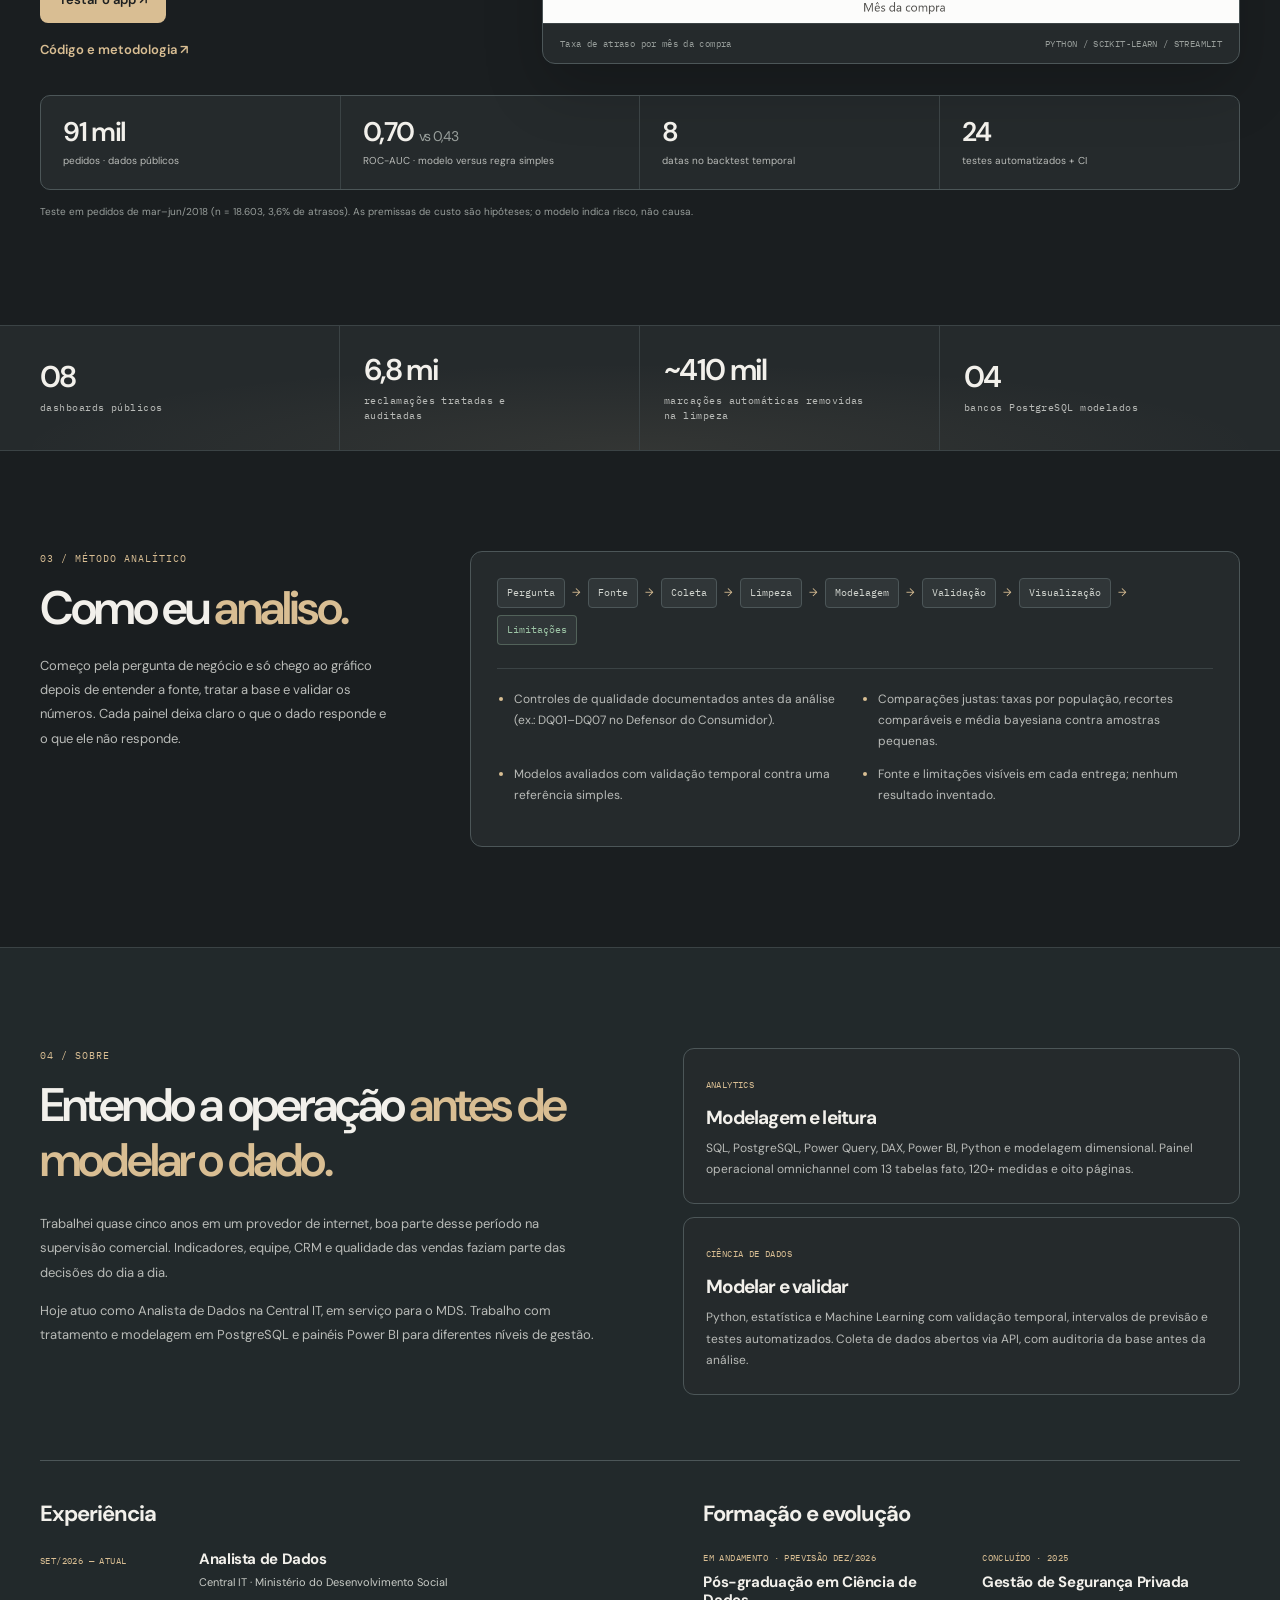
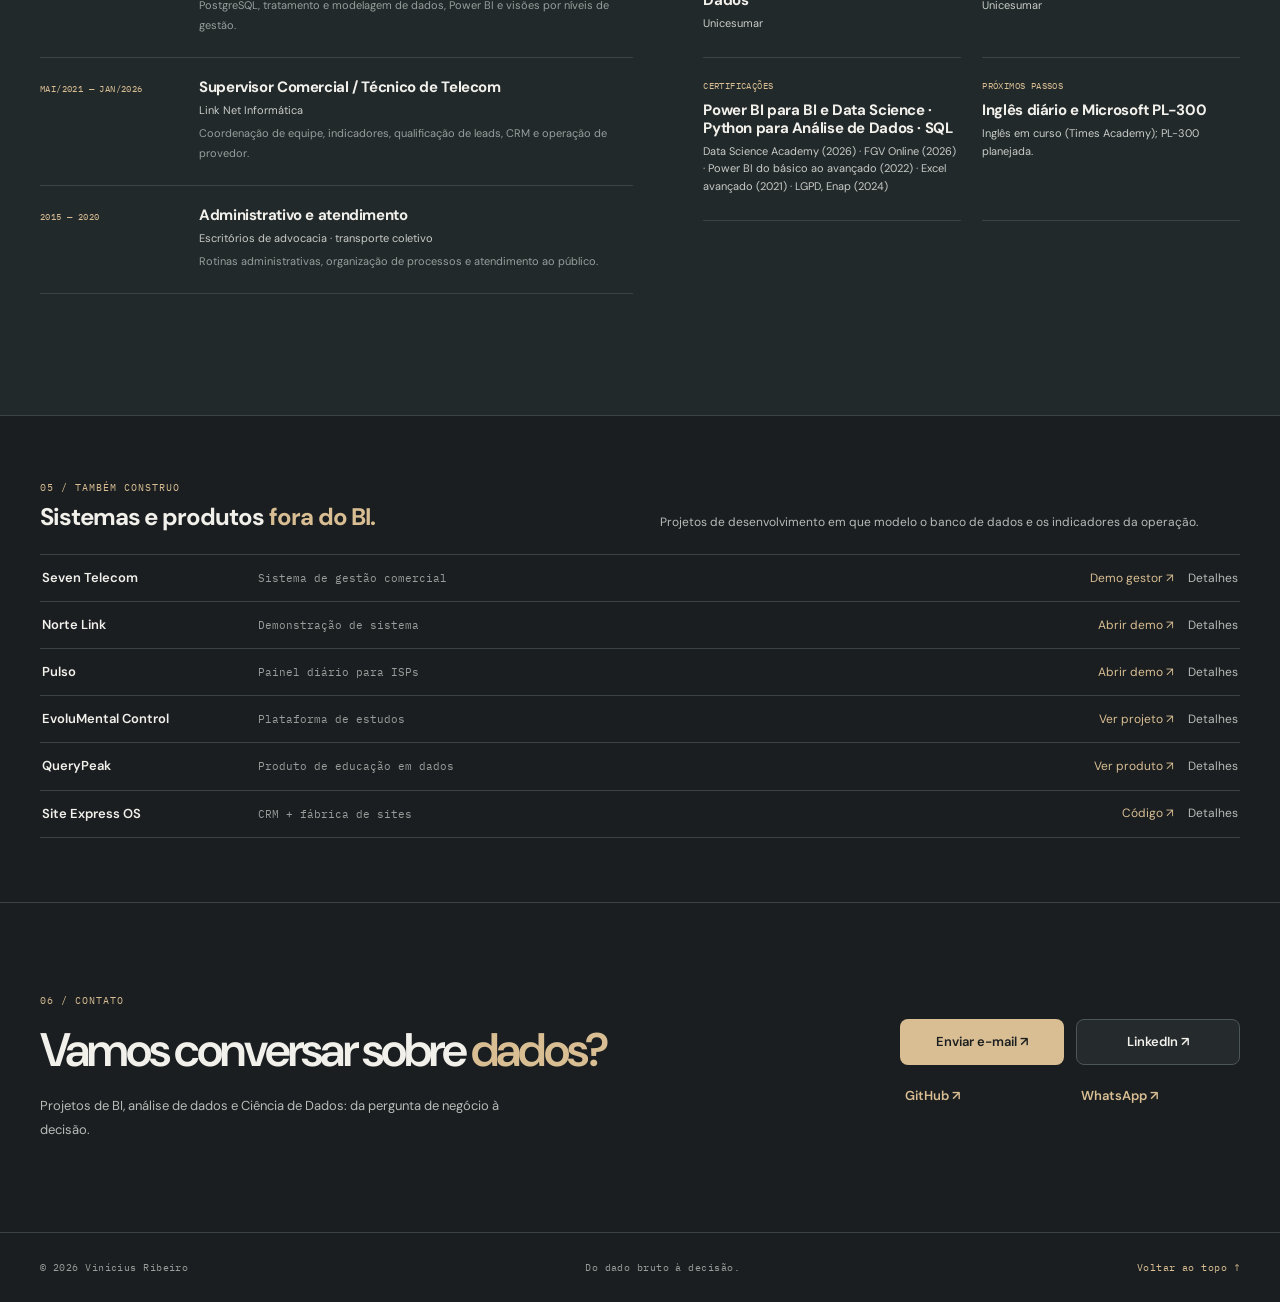
==== commit d3da21ab: "Adiciona o projeto Atraso de Entregas à seção de Ciência de Dados Co-Authored-By: Claude Opus 5.5 <n" ====
--- a/index.html
+++ b/index.html
@@ -133,6 +133,23 @@
           </div>
           <div class="science-metrics" aria-label="Resultados e qualidade do projeto"><div><strong>3.040</strong><span>partidas · 8 temporadas</span></div><div><strong>0,478 <small>vs 0,567</small></strong><span>MAE · Ridge versus baseline</span></div><div><strong>91,2%</strong><span>cobertura do intervalo de 90%</span></div><div><strong>367</strong><span>testes automatizados</span></div></div>
           <p class="science-footnote">Validação temporal, teste final em 2025 (n = 660). As previsões não são causais; não há dados de xG ou posse de bola nem teste de significância para alvos sobrepostos.</p>
+          <div class="science-grid science-project-2">
+            <div class="science-main">
+              <div class="science-tag"><span class="status-dot"></span> Projeto de portfólio · E-commerce Olist 2017–2018</div>
+              <h3 class="science-title-2">Atraso de Entregas<span class="text-accent">.</span></h3>
+              <p class="science-lead">Modelo que estima, na hora da compra, o risco de um pedido atrasar, com 91 mil pedidos reais da Olist. Validação temporal, backtest em oito datas, teste contra vazamento de dados e análise de custo da ação preventiva.</p>
+              <p class="science-small">A primeira versão parecia ótima na validação e <strong>desabou no teste</strong>: a taxa de atraso varia de 1% a 19% conforme o mês. O projeto documenta o diagnóstico e a correção. Resultado final modesto: <strong>ROC-AUC 0,70</strong>.</p>
+              <p class="science-principle">Desenvolvido com apoio do Claude Code (IA da Anthropic); escolhi o problema e revisei as decisões.</p>
+              <div class="science-actions"><a class="button button-primary" href="https://previsao-atraso-entregas.streamlit.app/" target="_blank" rel="noopener noreferrer">Testar o app ↗</a><a class="text-link" href="https://github.com/vinriibeiro/previsao-atraso-entregas" target="_blank" rel="noopener noreferrer">Código e metodologia ↗</a></div>
+            </div>
+            <figure class="science-video-panel science-figure">
+              <div class="video-panel-heading"><span class="mono">POR QUE O TESTE É DIFÍCIL</span><span class="video-duration"><span class="status-dot"></span> TAXA MENSAL</span></div>
+              <img src="assets/atraso-entregas-mes.png" alt="Gráfico da taxa mensal de pedidos atrasados entre 2017 e 2018, variando de cerca de 1% a 19%, com as divisões de treino, validação e teste" loading="lazy">
+              <figcaption class="video-panel-footer"><span>Taxa de atraso por mês da compra</span><span>PYTHON / SCIKIT-LEARN / STREAMLIT</span></figcaption>
+            </figure>
+          </div>
+          <div class="science-metrics" aria-label="Resultados do projeto Atraso de Entregas"><div><strong>91 mil</strong><span>pedidos · dados públicos</span></div><div><strong>0,70 <small>vs 0,43</small></strong><span>ROC-AUC · modelo versus regra simples</span></div><div><strong>8</strong><span>datas no backtest temporal</span></div><div><strong>24</strong><span>testes automatizados + CI</span></div></div>
+          <p class="science-footnote">Teste em pedidos de mar–jun/2018 (n = 18.603, 3,6% de atrasos). As premissas de custo são hipóteses; o modelo indica risco, não causa.</p>
         </div>
       </section>
 
--- a/assets/style.css
+++ b/assets/style.css
@@ -304,3 +304,8 @@
 .other-actions button{background:none;border:0;color:var(--muted);font:inherit;cursor:pointer;padding:0}
 .other-actions button:hover{color:var(--text)}
 @media(max-width:760px){.other-head{grid-template-columns:1fr}.other-item{grid-template-columns:1fr auto;gap:4px 12px}.other-type{grid-column:1;grid-row:2}.other-actions{grid-column:2;grid-row:1/3}}
+.science-project-2{margin-top:72px;padding-top:64px;border-top:1px solid var(--line)}
+.science-title-2{font-size:clamp(34px,3.6vw,46px);line-height:1.05;letter-spacing:-.05em;margin:0 0 17px;color:var(--text)}
+.science-figure{margin:0}
+.science-figure img{display:block;width:100%;height:auto;background:#fcfcfb}
+@media(max-width:760px){.science-project-2{margin-top:52px;padding-top:44px}}
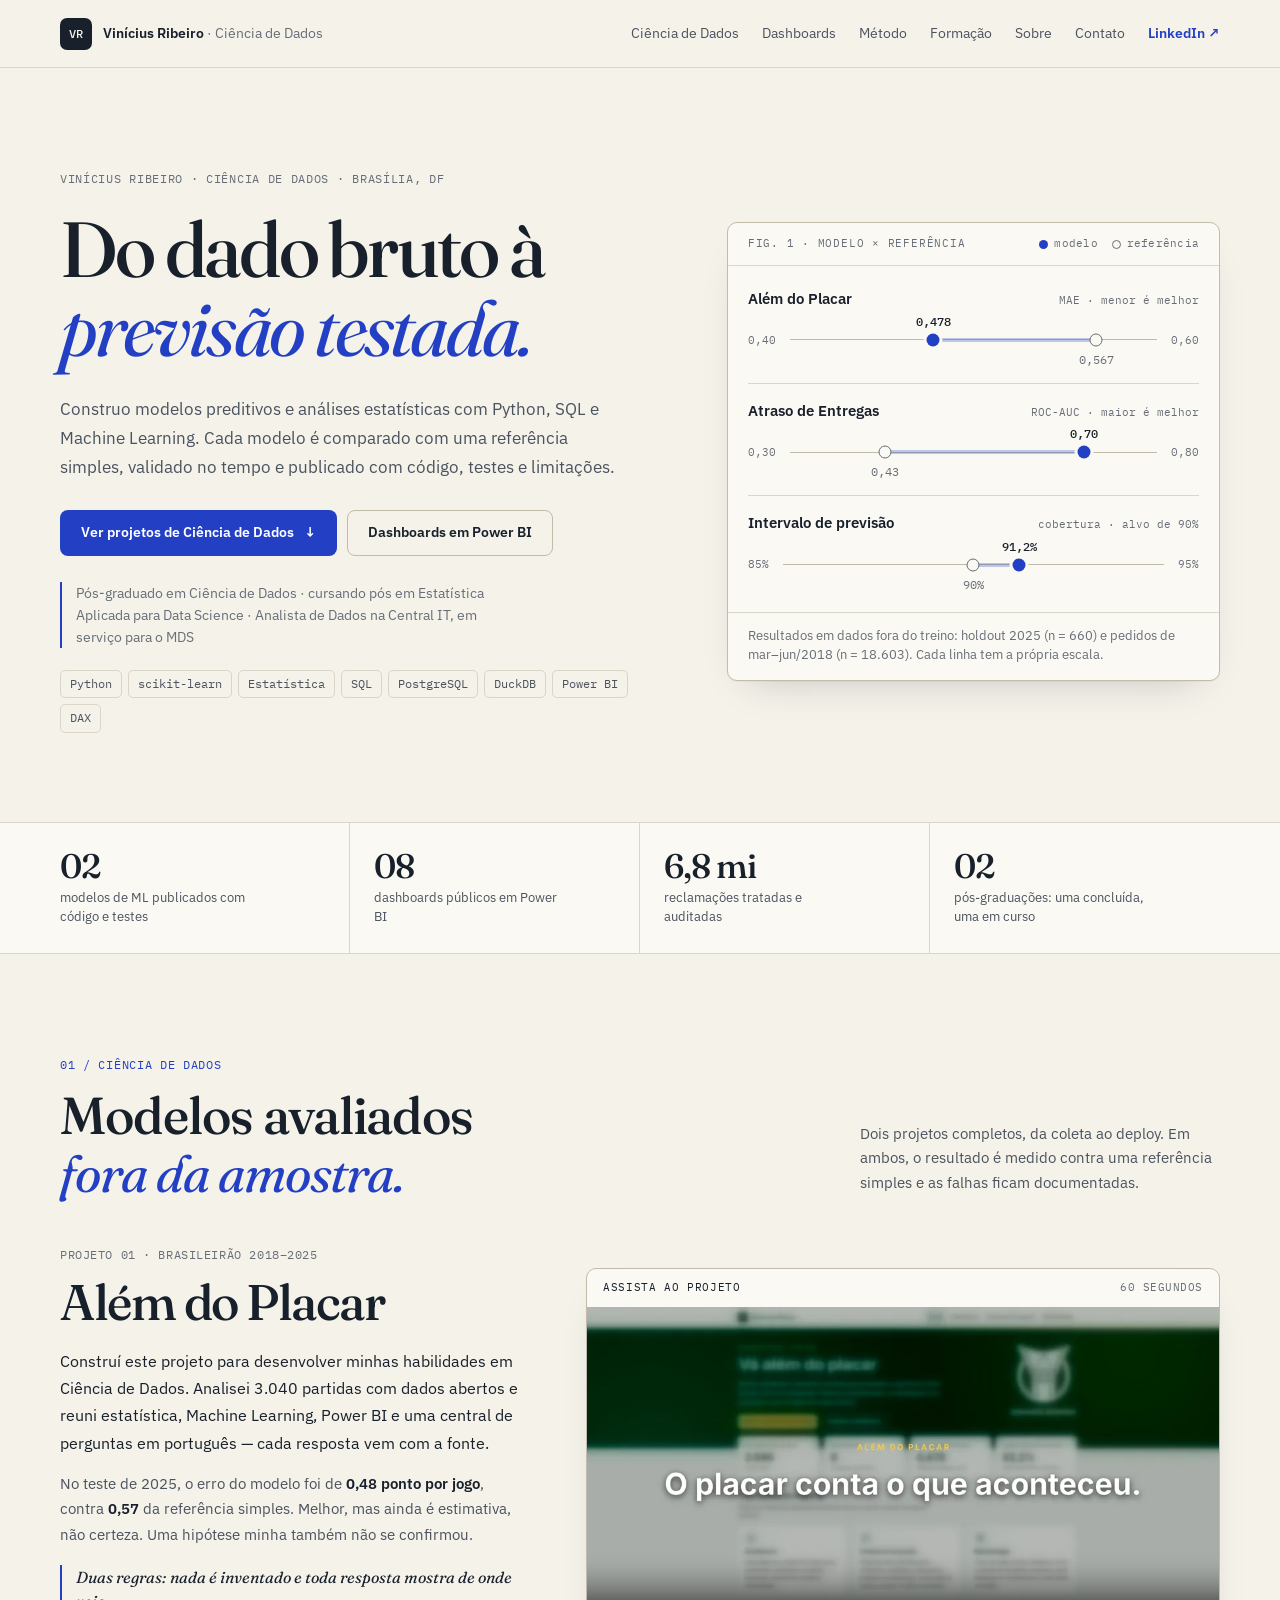
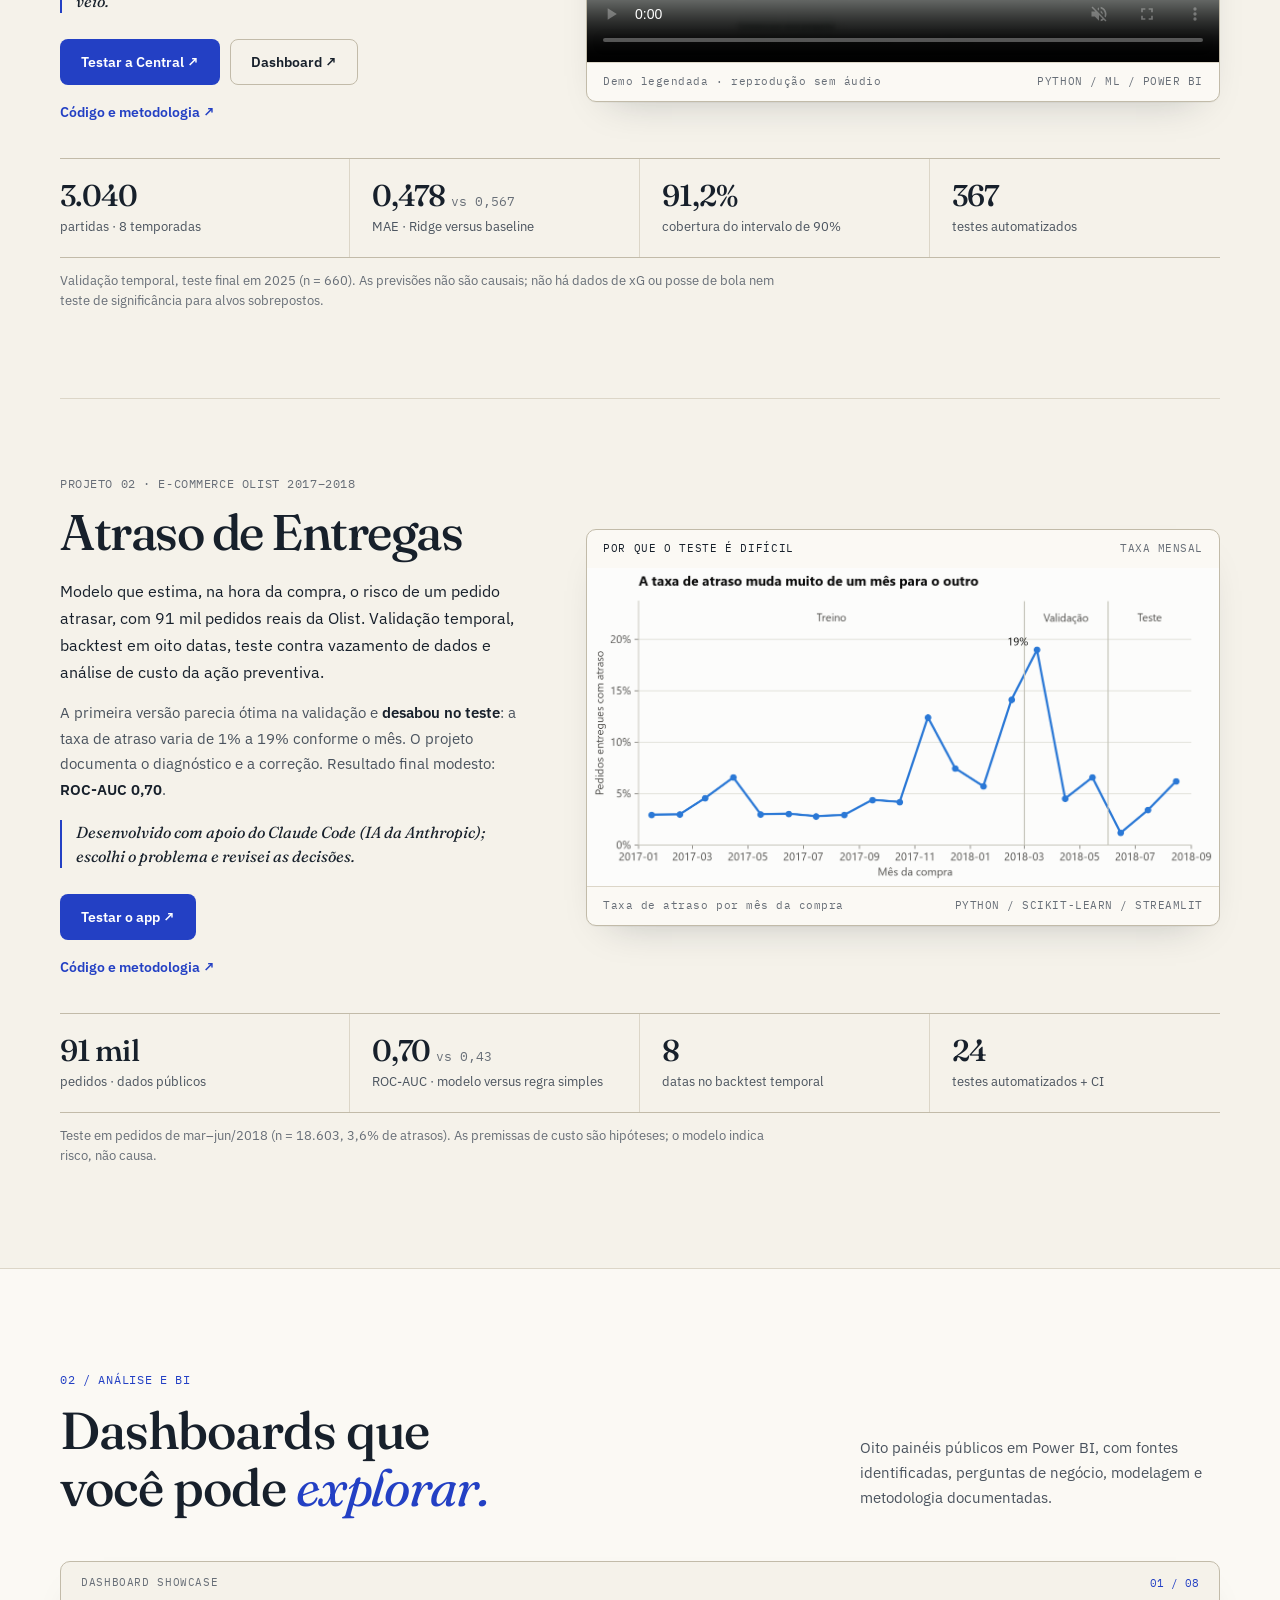
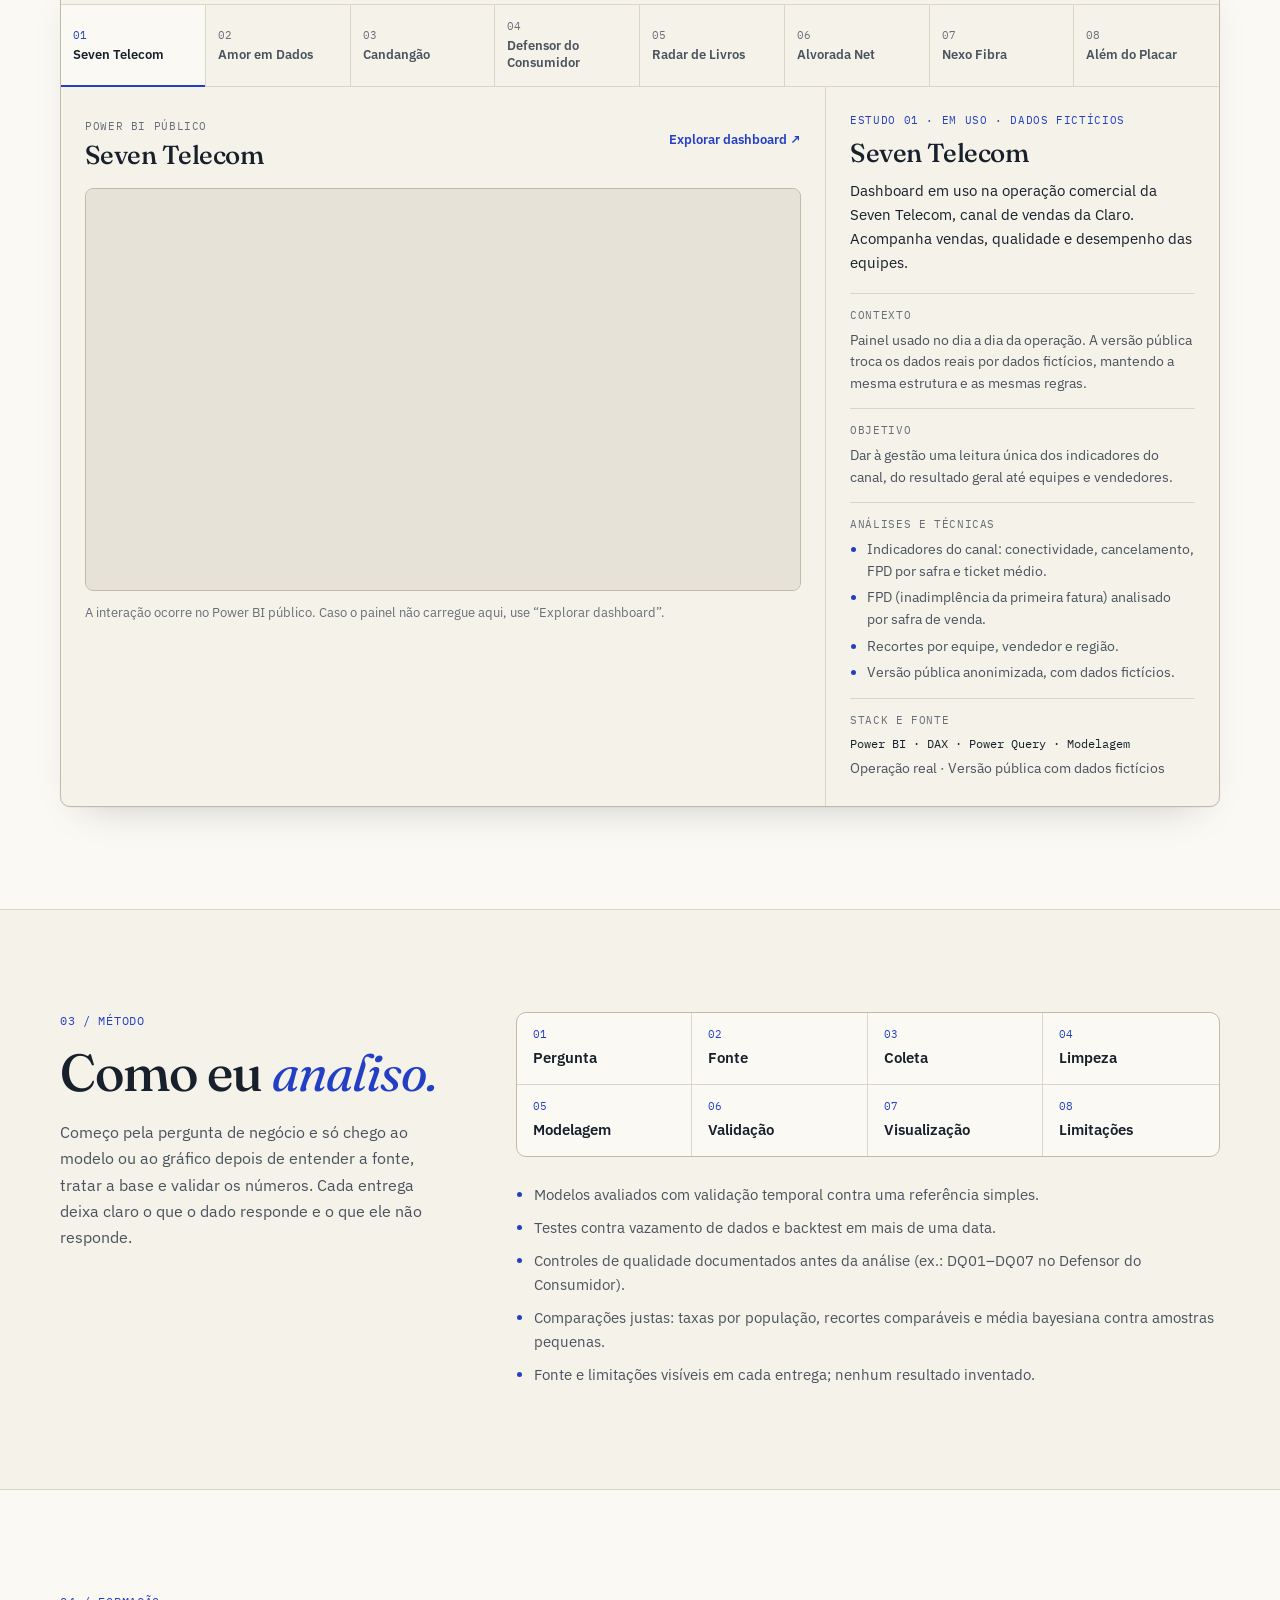
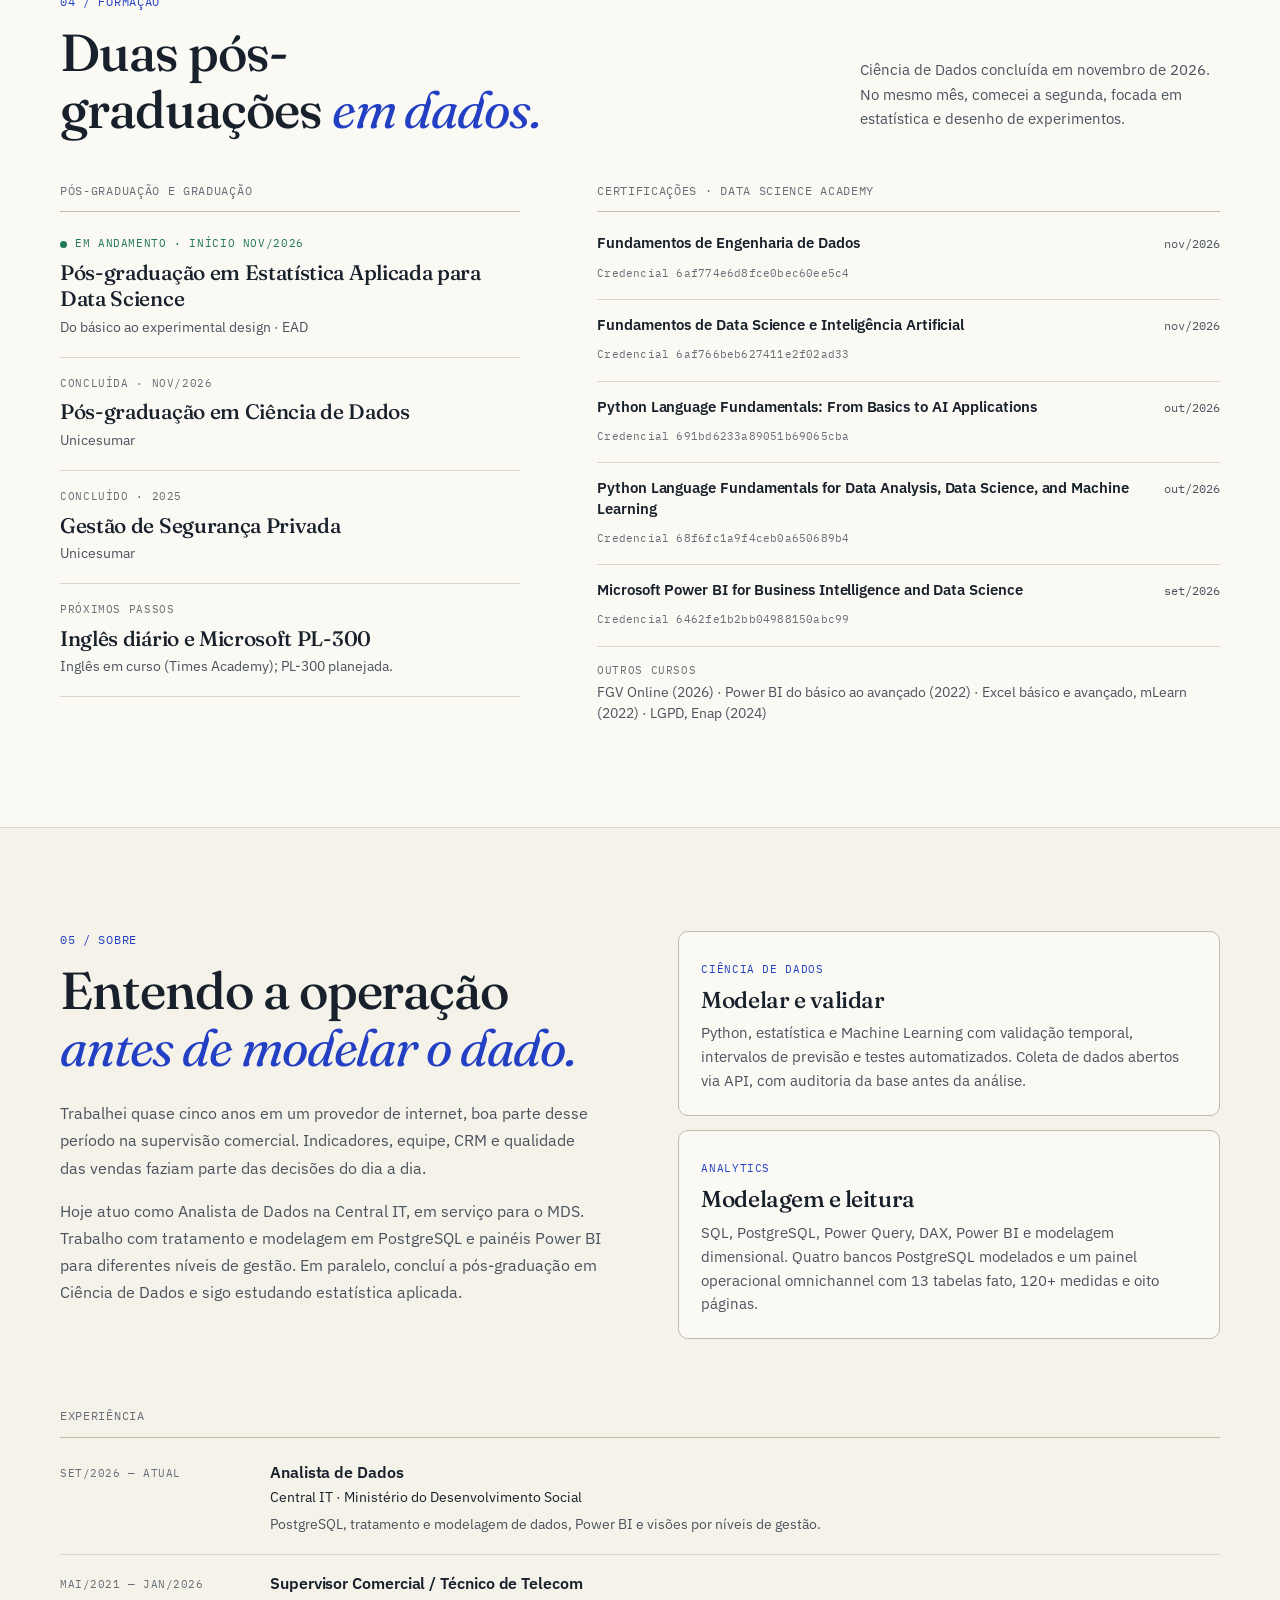
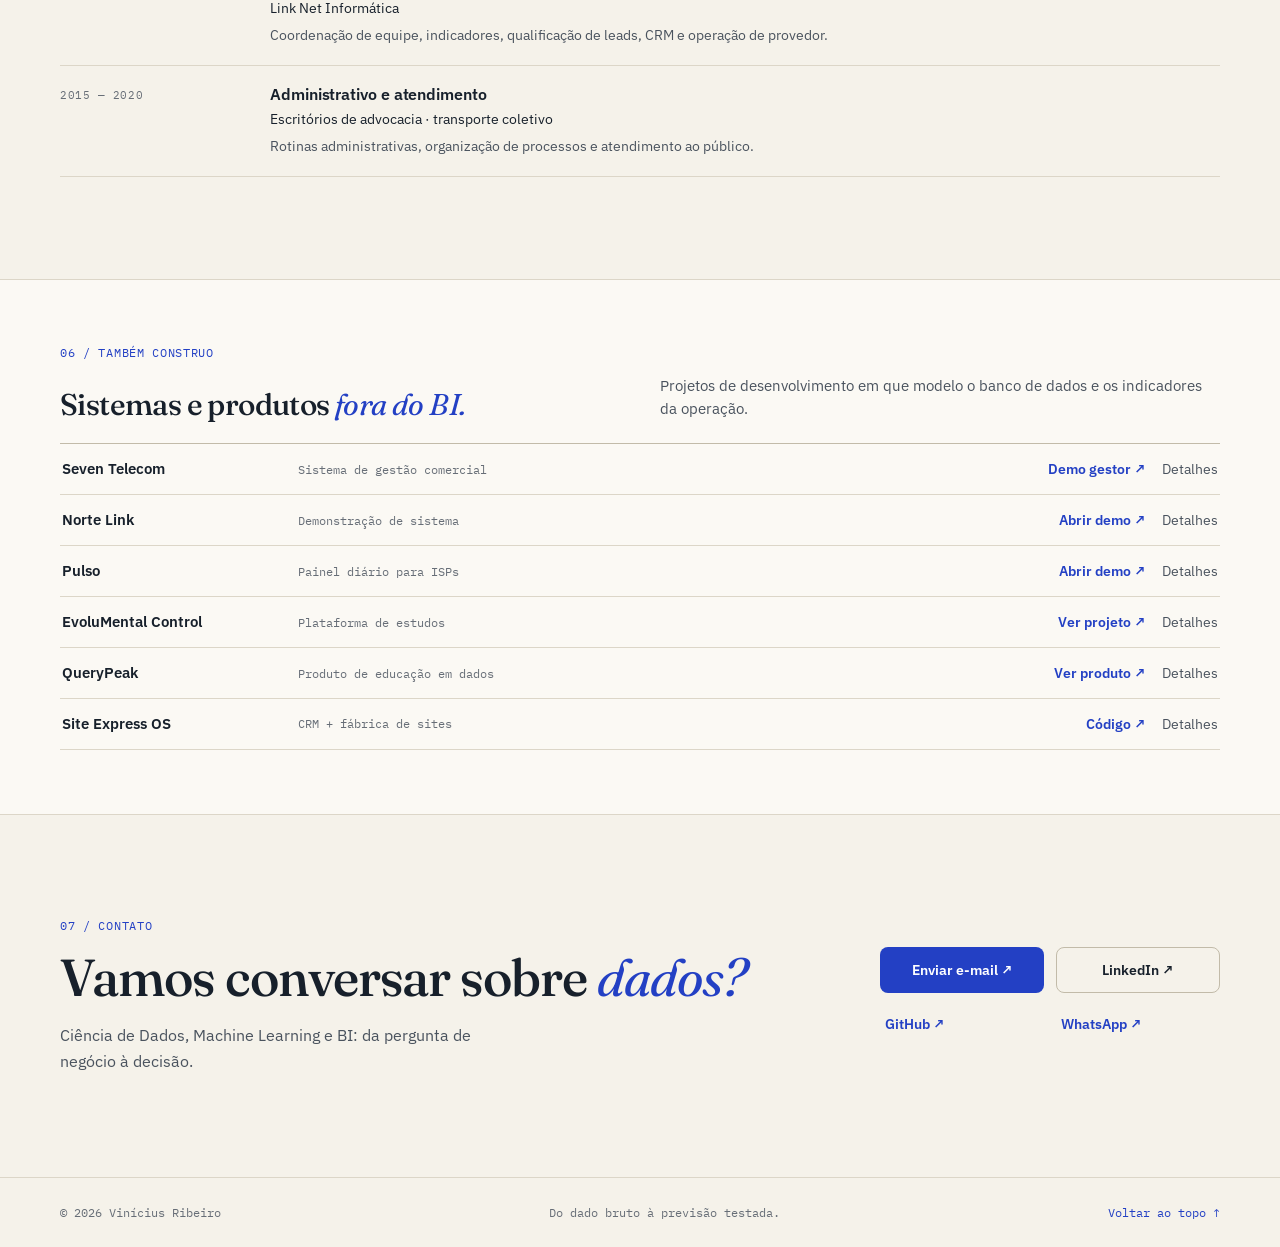
==== commit 0598ab94: "Portfólio v2: foco em Ciência de Dados, nova formação e certificações Reorganiza a página com Ciênci" ====
--- a/index.html
+++ b/index.html
@@ -3,28 +3,29 @@
   <head>
     <meta charset="utf-8">
     <meta name="viewport" content="width=device-width, initial-scale=1">
-    <meta name="theme-color" content="#1A1E20">
-    <meta name="description" content="Portfólio de Vinícius Ribeiro: Análise de Dados, Ciência de Dados, dashboards em Power BI, SQL, PostgreSQL e Python com dados públicos e reais.">
+    <meta name="theme-color" content="#f5f2ea" media="(prefers-color-scheme: light)">
+    <meta name="theme-color" content="#11151b" media="(prefers-color-scheme: dark)">
+    <meta name="description" content="Portfólio de Vinícius Ribeiro: Ciência de Dados e Machine Learning com validação temporal, estatística, Python, SQL e dashboards em Power BI com dados públicos e reais.">
     <meta name="author" content="Vinícius Ribeiro">
     <meta name="robots" content="index, follow">
-    <title>Vinícius Ribeiro | Data Analytics, Power BI &amp; Data Science</title>
+    <title>Vinícius Ribeiro | Ciência de Dados, Machine Learning &amp; Analytics</title>
     <link rel="canonical" href="https://vinriibeiro.github.io/">
     <meta property="og:type" content="website">
     <meta property="og:locale" content="pt_BR">
-    <meta property="og:title" content="Vinícius Ribeiro | Do dado bruto à decisão">
-    <meta property="og:description" content="Dashboards públicos em Power BI, Ciência de Dados com validação temporal e dados tratados da coleta à decisão.">
+    <meta property="og:title" content="Vinícius Ribeiro | Do dado bruto à previsão testada">
+    <meta property="og:description" content="Modelos de Machine Learning comparados com uma referência simples, validados no tempo e publicados com código, testes e limitações.">
     <meta property="og:url" content="https://vinriibeiro.github.io/">
     <meta property="og:image" content="https://vinriibeiro.github.io/assets/og.jpg">
     <meta property="og:image:width" content="1200">
     <meta property="og:image:height" content="630">
     <meta name="twitter:card" content="summary_large_image">
-    <meta name="twitter:title" content="Vinícius Ribeiro | Data Analytics, BI & Ciência de Dados">
-    <meta name="twitter:description" content="Power BI, SQL, Python e Ciência de Dados — projetos, método e resultados documentados.">
+    <meta name="twitter:title" content="Vinícius Ribeiro | Ciência de Dados & Analytics">
+    <meta name="twitter:description" content="Python, Machine Learning, estatística, SQL e Power BI — projetos, método e resultados documentados.">
     <meta name="twitter:image" content="https://vinriibeiro.github.io/assets/og.jpg">
     <link rel="icon" href="assets/favicon.svg" type="image/svg+xml">
     <link rel="preconnect" href="https://fonts.googleapis.com">
     <link rel="preconnect" href="https://fonts.gstatic.com" crossorigin>
-    <link href="https://fonts.googleapis.com/css2?family=DM+Sans:wght@400;600&family=IBM+Plex+Mono:wght@400;600&display=swap" rel="stylesheet">
+    <link href="https://fonts.googleapis.com/css2?family=Fraunces:ital,opsz,wght@0,9..144,400..600;1,9..144,400..600&family=IBM+Plex+Mono:wght@400;500&family=IBM+Plex+Sans:wght@400;500;600&display=swap" rel="stylesheet">
     <link rel="stylesheet" href="assets/style.css">
     <script src="assets/app.js" defer></script>
   </head>
@@ -34,14 +35,15 @@
     <header class="site-header" id="topo">
       <div class="container header-inner">
         <a href="#topo" class="brand" aria-label="Vinícius Ribeiro — voltar ao início">
-          <span class="brand-mark" aria-hidden="true">VR<span class="brand-dot">.</span></span>
-          <span class="brand-name">Vinícius <span>Ribeiro</span></span>
+          <span class="brand-mark" aria-hidden="true">VR</span>
+          <span class="brand-name">Vinícius Ribeiro <span>· Ciência de Dados</span></span>
         </a>
         <button class="menu-toggle" type="button" aria-label="Abrir menu" aria-expanded="false" aria-controls="menu-principal"><span></span><span></span><span></span></button>
         <nav class="nav" id="menu-principal" aria-label="Navegação principal">
+          <a href="#ciencia-de-dados">Ciência de Dados</a>
           <a href="#dashboards">Dashboards</a>
-          <a href="#ciencia-de-dados">Ciência de Dados</a>
           <a href="#metodo">Método</a>
+          <a href="#formacao">Formação</a>
           <a href="#sobre">Sobre</a>
           <a href="#contato">Contato</a>
           <a class="nav-linkedin" href="https://www.linkedin.com/in/vinriibeiro/" target="_blank" rel="noopener noreferrer">LinkedIn <span aria-hidden="true">↗</span></a>
@@ -52,51 +54,110 @@
     <main id="conteudo">
       <section class="hero container" aria-labelledby="titulo-principal">
         <div class="hero-copy">
-          <p class="eyebrow"><span class="status-dot"></span> OLÁ, SOU VINÍCIUS RIBEIRO</p>
-          <h1 id="titulo-principal">Do dado bruto <span class="text-accent">à decisão.</span></h1>
-          <p class="hero-role">Analista de Dados &amp; Business Intelligence · Pós-graduado em Ciência de Dados</p>
-          <p class="hero-lead">Transformo dados brutos em respostas confiáveis. Coleto e trato dados com SQL, PostgreSQL e Python, modelo e valido com estatística e Machine Learning, e entrego a leitura em dashboards Power BI que documentam fonte e limitações.</p>
+          <p class="eyebrow">Vinícius Ribeiro · Ciência de Dados · Brasília, DF</p>
+          <h1 id="titulo-principal">Do dado bruto à <em>previsão testada.</em></h1>
+          <p class="hero-lead">Construo modelos preditivos e análises estatísticas com Python, SQL e Machine Learning. Cada modelo é comparado com uma referência simples, validado no tempo e publicado com código, testes e limitações.</p>
           <div class="hero-actions">
-            <a class="button button-primary" href="#dashboards">Ver meus dashboards <span aria-hidden="true">↗</span></a>
-            <a class="button button-secondary" href="#ciencia-de-dados">Projeto de Ciência de Dados <span aria-hidden="true">→</span></a>
-          </div>
-          <p class="hero-availability"><span class="status-dot"></span> Brasília, DF <span aria-hidden="true">·</span> Analista de Dados na Central IT, em serviço para o MDS</p>
+            <a class="button button-primary" href="#ciencia-de-dados">Ver projetos de Ciência de Dados <span aria-hidden="true">↓</span></a>
+            <a class="button button-secondary" href="#dashboards">Dashboards em Power BI</a>
+          </div>
+          <p class="hero-role">Pós-graduado em Ciência de Dados · cursando pós em Estatística Aplicada para Data Science · Analista de Dados na Central IT, em serviço para o MDS</p>
           <ul class="tech-chips" aria-label="Tecnologias principais">
-            <li>Power BI</li><li>DAX</li><li>Power Query</li><li>SQL</li><li>PostgreSQL</li><li>Python</li><li>Machine Learning</li><li>DuckDB</li>
+            <li>Python</li><li>scikit-learn</li><li>Estatística</li><li>SQL</li><li>PostgreSQL</li><li>DuckDB</li><li>Power BI</li><li>DAX</li>
           </ul>
         </div>
-        <aside class="hero-panel" aria-label="Resumo do portfólio">
-          <div class="hero-panel-top"><span>VR · ANALYTICS</span><span><i class="status-dot"></i> ATUALIZADO 2026</span></div>
-          <div class="hero-kpis">
-            <div><strong>08</strong><span>dashboards públicos</span></div>
-            <div><strong>6,8 mi</strong><span>registros analisados (Consumidor.gov)</span></div>
-            <div><strong>3.040</strong><span>partidas modeladas com ML</span></div>
-            <div><strong>367</strong><span>testes no projeto de ML</span></div>
-          </div>
-          <div class="hero-chart" aria-hidden="true">
-            <div class="hero-chart-head"><span>MAE · Ridge vs baseline (holdout 2025)</span><span>menor é melhor</span></div>
-            <div class="hero-bars">
-              <div class="hero-bar"><span style="--w:84%"></span><em>Ridge</em><b>0,478</b></div>
-              <div class="hero-bar dim"><span style="--w:100%"></span><em>Média 5 jogos</em><b>0,567</b></div>
-              <div class="hero-bar dim"><span style="--w:91%"></span><em>Média histórica</em><b>0,515</b></div>
-            </div>
-          </div>
-          <div class="hero-panel-foot"><span>Power BI · SQL · PostgreSQL · Python</span><a href="#ciencia-de-dados">Ver o projeto →</a></div>
-        </aside>
+        <figure class="hero-figure" aria-labelledby="fig1-caption">
+          <div class="figure-top"><span>FIG. 1 · MODELO × REFERÊNCIA</span><span class="figure-legend"><i class="dot-model"></i> modelo <i class="dot-base"></i> referência</span></div>
+          <div class="db-list">
+            <div class="db-row">
+              <div class="db-head"><strong>Além do Placar</strong><span>MAE · menor é melhor</span></div>
+              <div class="db-scale"><span>0,40</span>
+                <div class="db-track" style="--a:39%;--b:83.5%" role="img" aria-label="Erro médio absoluto: modelo Ridge 0,478; referência (média de 5 jogos) 0,567"><i class="db-link"></i><b class="db-dot base"><em>0,567</em></b><b class="db-dot model"><em>0,478</em></b></div>
+              <span>0,60</span></div>
+            </div>
+            <div class="db-row">
+              <div class="db-head"><strong>Atraso de Entregas</strong><span>ROC-AUC · maior é melhor</span></div>
+              <div class="db-scale"><span>0,30</span>
+                <div class="db-track" style="--a:80%;--b:26%" role="img" aria-label="ROC-AUC: modelo 0,70; regra simples 0,43"><i class="db-link"></i><b class="db-dot base"><em>0,43</em></b><b class="db-dot model"><em>0,70</em></b></div>
+              <span>0,80</span></div>
+            </div>
+            <div class="db-row">
+              <div class="db-head"><strong>Intervalo de previsão</strong><span>cobertura · alvo de 90%</span></div>
+              <div class="db-scale"><span>85%</span>
+                <div class="db-track" style="--a:62%;--b:50%" role="img" aria-label="Cobertura do intervalo de 90%: observada 91,2%; nominal 90%"><i class="db-link"></i><b class="db-dot base"><em>90%</em></b><b class="db-dot model"><em>91,2%</em></b></div>
+              <span>95%</span></div>
+            </div>
+          </div>
+          <figcaption id="fig1-caption">Resultados em dados fora do treino: holdout 2025 (n = 660) e pedidos de mar–jun/2018 (n = 18.603). Cada linha tem a própria escala.</figcaption>
+        </figure>
+      </section>
+
+      <div class="proof-band" aria-label="Portfólio em números"><div class="container proof-grid"><div><strong>02</strong><span>modelos de ML publicados com código e testes</span></div><div><strong>08</strong><span>dashboards públicos em Power BI</span></div><div><strong>6,8 mi</strong><span>reclamações tratadas e auditadas</span></div><div><strong>02</strong><span>pós-graduações: uma concluída, uma em curso</span></div></div></div>
+
+      <section class="section science-section" id="ciencia-de-dados" aria-labelledby="science-title">
+        <div class="container">
+          <div class="section-heading">
+            <div><p class="section-index">01 / Ciência de Dados</p><h2 id="science-title">Modelos avaliados <em>fora da amostra.</em></h2></div>
+            <p>Dois projetos completos, da coleta ao deploy. Em ambos, o resultado é medido contra uma referência simples e as falhas ficam documentadas.</p>
+          </div>
+
+          <article class="project">
+            <div class="science-grid">
+              <div class="science-main">
+                <div class="science-tag">Projeto 01 · Brasileirão 2018–2025</div>
+                <h3 class="science-title">Além do Placar</h3>
+                <p class="science-lead">Construí este projeto para desenvolver minhas habilidades em Ciência de Dados. Analisei 3.040 partidas com dados abertos e reuni estatística, Machine Learning, Power BI e uma central de perguntas em português — cada resposta vem com a fonte.</p>
+                <p class="science-small">No teste de 2025, o erro do modelo foi de <strong>0,48 ponto por jogo</strong>, contra <strong>0,57</strong> da referência simples. Melhor, mas ainda é estimativa, não certeza. Uma hipótese minha também não se confirmou.</p>
+                <p class="science-principle">Duas regras: nada é inventado e toda resposta mostra de onde veio.</p>
+                <div class="science-actions"><a class="button button-primary" href="https://vinriibeiro.github.io/alem-do-placar/consulta.html" target="_blank" rel="noopener noreferrer">Testar a Central ↗</a><a class="button button-secondary" href="https://vinriibeiro.github.io/alem-do-placar/dashboard.html" target="_blank" rel="noopener noreferrer">Dashboard ↗</a><a class="text-link" href="https://github.com/vinriibeiro/alem-do-placar" target="_blank" rel="noopener noreferrer">Código e metodologia ↗</a></div>
+              </div>
+              <div class="science-video-panel">
+                <div class="video-panel-heading"><span class="mono">ASSISTA AO PROJETO</span><span class="video-duration">60 SEGUNDOS</span></div>
+                <video id="science-video" class="science-video" controls muted loop playsinline preload="none" poster="assets/alem-do-placar-poster.webp" aria-label="Vídeo de 60 segundos apresentando o projeto Além do Placar, com legendas na imagem">
+                  <source src="assets/alem-do-placar-60s.mp4" type="video/mp4">
+                  Seu navegador não suporta reprodução de vídeo.
+                </video>
+                <div class="video-panel-footer"><span>Demo legendada · reprodução sem áudio</span><span>PYTHON / ML / POWER BI</span></div>
+              </div>
+            </div>
+            <div class="science-metrics" aria-label="Resultados e qualidade do projeto Além do Placar"><div><strong>3.040</strong><span>partidas · 8 temporadas</span></div><div><strong>0,478 <small>vs 0,567</small></strong><span>MAE · Ridge versus baseline</span></div><div><strong>91,2%</strong><span>cobertura do intervalo de 90%</span></div><div><strong>367</strong><span>testes automatizados</span></div></div>
+            <p class="science-footnote">Validação temporal, teste final em 2025 (n = 660). As previsões não são causais; não há dados de xG ou posse de bola nem teste de significância para alvos sobrepostos.</p>
+          </article>
+
+          <article class="project">
+            <div class="science-grid">
+              <div class="science-main">
+                <div class="science-tag">Projeto 02 · E-commerce Olist 2017–2018</div>
+                <h3 class="science-title">Atraso de Entregas</h3>
+                <p class="science-lead">Modelo que estima, na hora da compra, o risco de um pedido atrasar, com 91 mil pedidos reais da Olist. Validação temporal, backtest em oito datas, teste contra vazamento de dados e análise de custo da ação preventiva.</p>
+                <p class="science-small">A primeira versão parecia ótima na validação e <strong>desabou no teste</strong>: a taxa de atraso varia de 1% a 19% conforme o mês. O projeto documenta o diagnóstico e a correção. Resultado final modesto: <strong>ROC-AUC 0,70</strong>.</p>
+                <p class="science-principle">Desenvolvido com apoio do Claude Code (IA da Anthropic); escolhi o problema e revisei as decisões.</p>
+                <div class="science-actions"><a class="button button-primary" href="https://previsao-atraso-entregas.streamlit.app/" target="_blank" rel="noopener noreferrer">Testar o app ↗</a><a class="text-link" href="https://github.com/vinriibeiro/previsao-atraso-entregas" target="_blank" rel="noopener noreferrer">Código e metodologia ↗</a></div>
+              </div>
+              <figure class="science-video-panel science-figure">
+                <div class="video-panel-heading"><span class="mono">POR QUE O TESTE É DIFÍCIL</span><span class="video-duration">TAXA MENSAL</span></div>
+                <img src="assets/atraso-entregas-mes.png" alt="Gráfico da taxa mensal de pedidos atrasados entre 2017 e 2018, variando de cerca de 1% a 19%, com as divisões de treino, validação e teste" loading="lazy">
+                <figcaption class="video-panel-footer"><span>Taxa de atraso por mês da compra</span><span>PYTHON / SCIKIT-LEARN / STREAMLIT</span></figcaption>
+              </figure>
+            </div>
+            <div class="science-metrics" aria-label="Resultados do projeto Atraso de Entregas"><div><strong>91 mil</strong><span>pedidos · dados públicos</span></div><div><strong>0,70 <small>vs 0,43</small></strong><span>ROC-AUC · modelo versus regra simples</span></div><div><strong>8</strong><span>datas no backtest temporal</span></div><div><strong>24</strong><span>testes automatizados + CI</span></div></div>
+            <p class="science-footnote">Teste em pedidos de mar–jun/2018 (n = 18.603, 3,6% de atrasos). As premissas de custo são hipóteses; o modelo indica risco, não causa.</p>
+          </article>
+        </div>
       </section>
 
       <section class="section dashboards-section" id="dashboards" aria-labelledby="dashboards-title">
         <div class="container">
           <div class="section-heading">
-            <div><p class="section-index">01 / PORTFÓLIO ANALÍTICO</p><h2 id="dashboards-title">Dashboards que você pode <span class="text-accent">explorar.</span></h2></div>
-            <p>Seis painéis públicos em Power BI. Projetos com fontes identificadas, perguntas de negócio, modelagem e metodologia documentadas.</p>
+            <div><p class="section-index">02 / Análise e BI</p><h2 id="dashboards-title">Dashboards que você pode <em>explorar.</em></h2></div>
+            <p>Oito painéis públicos em Power BI, com fontes identificadas, perguntas de negócio, modelagem e metodologia documentadas.</p>
           </div>
           <div class="showcase">
             <div class="showcase-toolbar"><span class="mono toolbar-label">DASHBOARD SHOWCASE</span><span class="showcase-count" id="showcase-count">01 / 08</span></div>
             <div class="dashboard-tabs" id="dashboard-tabs" role="tablist" aria-label="Selecionar dashboard"></div>
             <div class="showcase-body">
               <div class="viewer-column">
-                <div class="viewer-head"><div><span class="viewer-live"><span class="status-dot"></span> POWER BI PÚBLICO</span><h3 id="viewer-title">Seven Telecom</h3></div><a class="viewer-external" id="viewer-external" href="#" target="_blank" rel="noopener noreferrer">Explorar dashboard <span aria-hidden="true">↗</span></a></div>
+                <div class="viewer-head"><div><span class="viewer-live">POWER BI PÚBLICO</span><h3 id="viewer-title">Seven Telecom</h3></div><a class="viewer-external" id="viewer-external" href="#" target="_blank" rel="noopener noreferrer">Explorar dashboard <span aria-hidden="true">↗</span></a></div>
                 <div class="viewer-shell" id="viewer-shell">
                   <div class="viewer-skeleton" id="viewer-skeleton" role="status" aria-label="Carregando dashboard"><span></span><span></span><span></span><p>Preparando visualização…</p></div>
                   <div class="viewer-mobile" id="viewer-mobile"><div class="mobile-visual" aria-hidden="true"><div class="mobile-visual-grid"><i></i><i></i><i></i><i></i><i></i><i></i></div><div class="mobile-visual-lines"><span></span><span></span><span></span></div></div><p>O dashboard completo é interativo. Para uma leitura melhor no celular, abra no Power BI ou carregue aqui.</p><div class="mobile-viewer-actions"><button class="button button-secondary button-small" type="button" id="load-mobile-iframe">Carregar nesta página</button><a class="button button-primary button-small" id="open-mobile-dashboard" href="#" target="_blank" rel="noopener noreferrer">Abrir dashboard ↗</a></div></div>
@@ -110,65 +171,51 @@
         </div>
       </section>
 
-      <section class="section science-section" id="ciencia-de-dados" aria-labelledby="science-title">
+      <section class="section method-section" id="metodo" aria-labelledby="method-title"><div class="container method-layout"><div><p class="section-index">03 / Método</p><h2 id="method-title">Como eu <em>analiso.</em></h2><p>Começo pela pergunta de negócio e só chego ao modelo ou ao gráfico depois de entender a fonte, tratar a base e validar os números. Cada entrega deixa claro o que o dado responde e o que ele não responde.</p></div><div class="method-panel"><ol class="method-flow" aria-label="Etapas da análise"><li>Pergunta</li><li>Fonte</li><li>Coleta</li><li>Limpeza</li><li>Modelagem</li><li>Validação</li><li>Visualização</li><li>Limitações</li></ol><ul class="method-rules"><li>Modelos avaliados com validação temporal contra uma referência simples.</li><li>Testes contra vazamento de dados e backtest em mais de uma data.</li><li>Controles de qualidade documentados antes da análise (ex.: DQ01–DQ07 no Defensor do Consumidor).</li><li>Comparações justas: taxas por população, recortes comparáveis e média bayesiana contra amostras pequenas.</li><li>Fonte e limitações visíveis em cada entrega; nenhum resultado inventado.</li></ul></div></div></section>
+
+      <section class="section education-section" id="formacao" aria-labelledby="education-title">
         <div class="container">
-          <div class="science-grid">
-            <div class="science-main">
-              <p class="section-index">02 / PROJETO DE CIÊNCIA DE DADOS</p>
-              <div class="science-tag"><span class="status-dot"></span> Projeto pessoal · Brasileirão 2018–2025</div>
-              <h2 id="science-title">Além do Placar<span class="text-accent">.</span></h2>
-              <p class="science-lead">Construí este projeto para desenvolver minhas habilidades em Ciência de Dados. Analisei 3.040 partidas com dados abertos e reuni estatística, Machine Learning, Power BI e uma central de perguntas em português — cada resposta vem com a fonte.</p>
-              <p class="science-small">No teste de 2025, o erro do modelo foi de <strong>0,48 ponto por jogo</strong>, contra <strong>0,57</strong> da referência simples. Melhor, mas ainda é estimativa, não certeza. Uma hipótese minha também não se confirmou.</p>
-              <p class="science-principle">Duas regras: nada é inventado e toda resposta mostra de onde veio.</p>
-              <div class="science-actions"><a class="button button-primary" href="https://vinriibeiro.github.io/alem-do-placar/consulta.html" target="_blank" rel="noopener noreferrer">Testar a Central ↗</a><a class="button button-secondary" href="https://vinriibeiro.github.io/alem-do-placar/dashboard.html" target="_blank" rel="noopener noreferrer">Dashboard ↗</a><a class="text-link" href="https://github.com/vinriibeiro/alem-do-placar" target="_blank" rel="noopener noreferrer">Código e metodologia ↗</a></div>
-            </div>
-            <div class="science-video-panel">
-              <div class="video-panel-heading"><span class="mono">ASSISTA AO PROJETO</span><span class="video-duration"><span class="status-dot"></span> 60 SEGUNDOS</span></div>
-              <video id="science-video" class="science-video" controls muted loop playsinline preload="none" poster="assets/alem-do-placar-poster.webp" aria-label="Vídeo de 60 segundos apresentando o projeto Além do Placar, com legendas na imagem">
-                <source src="assets/alem-do-placar-60s.mp4" type="video/mp4">
-                Seu navegador não suporta reprodução de vídeo.
-              </video>
-              <div class="video-panel-footer"><span>Demo legendada · reprodução sem áudio</span><span>PYTHON / ML / POWER BI</span></div>
-            </div>
-          </div>
-          <div class="science-metrics" aria-label="Resultados e qualidade do projeto"><div><strong>3.040</strong><span>partidas · 8 temporadas</span></div><div><strong>0,478 <small>vs 0,567</small></strong><span>MAE · Ridge versus baseline</span></div><div><strong>91,2%</strong><span>cobertura do intervalo de 90%</span></div><div><strong>367</strong><span>testes automatizados</span></div></div>
-          <p class="science-footnote">Validação temporal, teste final em 2025 (n = 660). As previsões não são causais; não há dados de xG ou posse de bola nem teste de significância para alvos sobrepostos.</p>
-          <div class="science-grid science-project-2">
-            <div class="science-main">
-              <div class="science-tag"><span class="status-dot"></span> Projeto de portfólio · E-commerce Olist 2017–2018</div>
-              <h3 class="science-title-2">Atraso de Entregas<span class="text-accent">.</span></h3>
-              <p class="science-lead">Modelo que estima, na hora da compra, o risco de um pedido atrasar, com 91 mil pedidos reais da Olist. Validação temporal, backtest em oito datas, teste contra vazamento de dados e análise de custo da ação preventiva.</p>
-              <p class="science-small">A primeira versão parecia ótima na validação e <strong>desabou no teste</strong>: a taxa de atraso varia de 1% a 19% conforme o mês. O projeto documenta o diagnóstico e a correção. Resultado final modesto: <strong>ROC-AUC 0,70</strong>.</p>
-              <p class="science-principle">Desenvolvido com apoio do Claude Code (IA da Anthropic); escolhi o problema e revisei as decisões.</p>
-              <div class="science-actions"><a class="button button-primary" href="https://previsao-atraso-entregas.streamlit.app/" target="_blank" rel="noopener noreferrer">Testar o app ↗</a><a class="text-link" href="https://github.com/vinriibeiro/previsao-atraso-entregas" target="_blank" rel="noopener noreferrer">Código e metodologia ↗</a></div>
-            </div>
-            <figure class="science-video-panel science-figure">
-              <div class="video-panel-heading"><span class="mono">POR QUE O TESTE É DIFÍCIL</span><span class="video-duration"><span class="status-dot"></span> TAXA MENSAL</span></div>
-              <img src="assets/atraso-entregas-mes.png" alt="Gráfico da taxa mensal de pedidos atrasados entre 2017 e 2018, variando de cerca de 1% a 19%, com as divisões de treino, validação e teste" loading="lazy">
-              <figcaption class="video-panel-footer"><span>Taxa de atraso por mês da compra</span><span>PYTHON / SCIKIT-LEARN / STREAMLIT</span></figcaption>
-            </figure>
-          </div>
-          <div class="science-metrics" aria-label="Resultados do projeto Atraso de Entregas"><div><strong>91 mil</strong><span>pedidos · dados públicos</span></div><div><strong>0,70 <small>vs 0,43</small></strong><span>ROC-AUC · modelo versus regra simples</span></div><div><strong>8</strong><span>datas no backtest temporal</span></div><div><strong>24</strong><span>testes automatizados + CI</span></div></div>
-          <p class="science-footnote">Teste em pedidos de mar–jun/2018 (n = 18.603, 3,6% de atrasos). As premissas de custo são hipóteses; o modelo indica risco, não causa.</p>
-        </div>
-      </section>
-
-      <div class="proof-band" aria-label="Projetos e experiência em números"><div class="container proof-grid"><div><strong>08</strong><span>dashboards públicos</span></div><div><strong>6,8 mi</strong><span>reclamações tratadas e auditadas</span></div><div><strong>~410 mil</strong><span>marcações automáticas removidas na limpeza</span></div><div><strong>04</strong><span>bancos PostgreSQL modelados</span></div></div></div>
-
-      <section class="section method-section" id="metodo" aria-labelledby="method-title"><div class="container method-layout"><div><p class="section-index">03 / MÉTODO ANALÍTICO</p><h2 id="method-title">Como eu <span class="text-accent">analiso.</span></h2><p>Começo pela pergunta de negócio e só chego ao gráfico depois de entender a fonte, tratar a base e validar os números. Cada painel deixa claro o que o dado responde e o que ele não responde.</p></div><div class="method-panel"><div class="method-flow" aria-label="Etapas da análise"><span>Pergunta</span><i>→</i><span>Fonte</span><i>→</i><span>Coleta</span><i>→</i><span>Limpeza</span><i>→</i><span>Modelagem</span><i>→</i><span>Validação</span><i>→</i><span>Visualização</span><i>→</i><span>Limitações</span></div><ul class="method-rules"><li>Controles de qualidade documentados antes da análise (ex.: DQ01–DQ07 no Defensor do Consumidor).</li><li>Comparações justas: taxas por população, recortes comparáveis e média bayesiana contra amostras pequenas.</li><li>Modelos avaliados com validação temporal contra uma referência simples.</li><li>Fonte e limitações visíveis em cada entrega; nenhum resultado inventado.</li></ul></div></div></section>
-
-      <section class="section about-section" id="sobre" aria-labelledby="about-title"><div class="container"><div class="about-layout"><div><p class="section-index">04 / SOBRE</p><h2 id="about-title">Entendo a operação <span class="text-accent">antes de modelar o dado.</span></h2><p>Trabalhei quase cinco anos em um provedor de internet, boa parte desse período na supervisão comercial. Indicadores, equipe, CRM e qualidade das vendas faziam parte das decisões do dia a dia.</p><p>Hoje atuo como Analista de Dados na Central IT, em serviço para o MDS. Trabalho com tratamento e modelagem em PostgreSQL e painéis Power BI para diferentes níveis de gestão.</p></div><div class="competence-grid"><div class="competence-card"><span class="mono">ANALYTICS</span><h3>Modelagem e leitura</h3><p>SQL, PostgreSQL, Power Query, DAX, Power BI, Python e modelagem dimensional. Painel operacional omnichannel com 13 tabelas fato, 120+ medidas e oito páginas.</p></div><div class="competence-card"><span class="mono">CIÊNCIA DE DADOS</span><h3>Modelar e validar</h3><p>Python, estatística e Machine Learning com validação temporal, intervalos de previsão e testes automatizados. Coleta de dados abertos via API, com auditoria da base antes da análise.</p></div></div></div>
-          <div class="career-layout"><div><h3>Experiência</h3><div class="career-list"><article><time>SET/2026 — ATUAL</time><div><h4>Analista de Dados</h4><p>Central IT · Ministério do Desenvolvimento Social</p><span>PostgreSQL, tratamento e modelagem de dados, Power BI e visões por níveis de gestão.</span></div></article><article><time>MAI/2021 — JAN/2026</time><div><h4>Supervisor Comercial / Técnico de Telecom</h4><p>Link Net Informática</p><span>Coordenação de equipe, indicadores, qualificação de leads, CRM e operação de provedor.</span></div></article><article><time>2015 — 2020</time><div><h4>Administrativo e atendimento</h4><p>Escritórios de advocacia · transporte coletivo</p><span>Rotinas administrativas, organização de processos e atendimento ao público.</span></div></article></div></div><div><h3>Formação e evolução</h3><div class="education-list"><article><span class="mono">EM ANDAMENTO · PREVISÃO DEZ/2026</span><h4>Pós-graduação em Ciência de Dados</h4><p>Unicesumar</p></article><article><span class="mono">CONCLUÍDO · 2025</span><h4>Gestão de Segurança Privada</h4><p>Unicesumar</p></article><article><span class="mono">CERTIFICAÇÕES</span><h4>Power BI para BI e Data Science · Python para Análise de Dados · SQL</h4><p>Data Science Academy (2026) · FGV Online (2026) · Power BI do básico ao avançado (2022) · Excel avançado (2021) · LGPD, Enap (2024)</p></article><article><span class="mono">PRÓXIMOS PASSOS</span><h4>Inglês diário e Microsoft PL-300</h4><p>Inglês em curso (Times Academy); PL-300 planejada.</p></article></div></div></div>
+          <div class="section-heading">
+            <div><p class="section-index">04 / Formação</p><h2 id="education-title">Duas pós-graduações <em>em dados.</em></h2></div>
+            <p>Ciência de Dados concluída em novembro de 2026. No mesmo mês, comecei a segunda, focada em estatística e desenho de experimentos.</p>
+          </div>
+          <div class="education-layout">
+            <div>
+              <h3 class="list-title">Pós-graduação e graduação</h3>
+              <div class="degree-list">
+                <article class="degree is-current"><span class="mono degree-status"><i class="status-dot"></i> Em andamento · início nov/2026</span><h4>Pós-graduação em Estatística Aplicada para Data Science</h4><p>Do básico ao experimental design · EAD</p></article>
+                <article class="degree"><span class="mono degree-status">Concluída · nov/2026</span><h4>Pós-graduação em Ciência de Dados</h4><p>Unicesumar</p></article>
+                <article class="degree"><span class="mono degree-status">Concluído · 2025</span><h4>Gestão de Segurança Privada</h4><p>Unicesumar</p></article>
+                <article class="degree"><span class="mono degree-status">Próximos passos</span><h4>Inglês diário e Microsoft PL-300</h4><p>Inglês em curso (Times Academy); PL-300 planejada.</p></article>
+              </div>
+            </div>
+            <div>
+              <h3 class="list-title">Certificações · Data Science Academy</h3>
+              <ul class="cert-list">
+                <li><div><h4>Fundamentos de Engenharia de Dados</h4><span class="mono">Credencial 6af774e6d8fce0bec60ee5c4</span></div><time>nov/2026</time></li>
+                <li><div><h4>Fundamentos de Data Science e Inteligência Artificial</h4><span class="mono">Credencial 6af766beb627411e2f02ad33</span></div><time>nov/2026</time></li>
+                <li><div><h4>Python Language Fundamentals: From Basics to AI Applications</h4><span class="mono">Credencial 691bd6233a89051b69065cba</span></div><time>out/2026</time></li>
+                <li><div><h4>Python Language Fundamentals for Data Analysis, Data Science, and Machine Learning</h4><span class="mono">Credencial 68f6fc1a9f4ceb0a650689b4</span></div><time>out/2026</time></li>
+                <li><div><h4>Microsoft Power BI for Business Intelligence and Data Science</h4><span class="mono">Credencial 6462fe1b2bb04988150abc99</span></div><time>set/2026</time></li>
+              </ul>
+              <p class="cert-other"><span class="mono">Outros cursos</span> FGV Online (2026) · Power BI do básico ao avançado (2022) · Excel básico e avançado, mLearn (2022) · LGPD, Enap (2024)</p>
+            </div>
+          </div>
+        </div>
+      </section>
+
+      <section class="section about-section" id="sobre" aria-labelledby="about-title"><div class="container"><div class="about-layout"><div><p class="section-index">05 / Sobre</p><h2 id="about-title">Entendo a operação <em>antes de modelar o dado.</em></h2><p>Trabalhei quase cinco anos em um provedor de internet, boa parte desse período na supervisão comercial. Indicadores, equipe, CRM e qualidade das vendas faziam parte das decisões do dia a dia.</p><p>Hoje atuo como Analista de Dados na Central IT, em serviço para o MDS. Trabalho com tratamento e modelagem em PostgreSQL e painéis Power BI para diferentes níveis de gestão. Em paralelo, concluí a pós-graduação em Ciência de Dados e sigo estudando estatística aplicada.</p></div><div class="competence-grid"><div class="competence-card"><span class="mono">CIÊNCIA DE DADOS</span><h3>Modelar e validar</h3><p>Python, estatística e Machine Learning com validação temporal, intervalos de previsão e testes automatizados. Coleta de dados abertos via API, com auditoria da base antes da análise.</p></div><div class="competence-card"><span class="mono">ANALYTICS</span><h3>Modelagem e leitura</h3><p>SQL, PostgreSQL, Power Query, DAX, Power BI e modelagem dimensional. Quatro bancos PostgreSQL modelados e um painel operacional omnichannel com 13 tabelas fato, 120+ medidas e oito páginas.</p></div></div></div>
+          <div class="career-layout"><h3 class="list-title">Experiência</h3><div class="career-list"><article><time>SET/2026 — ATUAL</time><div><h4>Analista de Dados</h4><p>Central IT · Ministério do Desenvolvimento Social</p><span>PostgreSQL, tratamento e modelagem de dados, Power BI e visões por níveis de gestão.</span></div></article><article><time>MAI/2021 — JAN/2026</time><div><h4>Supervisor Comercial / Técnico de Telecom</h4><p>Link Net Informática</p><span>Coordenação de equipe, indicadores, qualificação de leads, CRM e operação de provedor.</span></div></article><article><time>2015 — 2020</time><div><h4>Administrativo e atendimento</h4><p>Escritórios de advocacia · transporte coletivo</p><span>Rotinas administrativas, organização de processos e atendimento ao público.</span></div></article></div></div>
         </div></section>
 
-      <section class="section other-section" id="outros-projetos" aria-labelledby="other-title"><div class="container"><div class="other-head"><p class="section-index">05 / TAMBÉM CONSTRUO</p><h2 id="other-title">Sistemas e produtos <span class="text-accent">fora do BI.</span></h2><p>Projetos de desenvolvimento em que modelo o banco de dados e os indicadores da operação.</p></div><ul class="other-list" id="system-grid"></ul></div></section>
-
-      <section class="section contact-section" id="contato" aria-labelledby="contact-title"><div class="container contact-layout"><div><p class="section-index">06 / CONTATO</p><h2 id="contact-title">Vamos conversar sobre <span class="text-accent">dados?</span></h2><p>Projetos de BI, análise de dados e Ciência de Dados: da pergunta de negócio à decisão.</p></div><div class="contact-actions"><a class="button button-primary" href="mailto:vinriibeiro@gmail.com">Enviar e-mail ↗</a><a class="button button-secondary" href="https://www.linkedin.com/in/vinriibeiro/" target="_blank" rel="noopener noreferrer">LinkedIn ↗</a><a class="text-link" href="https://github.com/vinriibeiro" target="_blank" rel="noopener noreferrer">GitHub ↗</a><a class="text-link" href="https://wa.me/5561999731141" target="_blank" rel="noopener noreferrer">WhatsApp ↗</a></div></div></section>
+      <section class="section other-section" id="outros-projetos" aria-labelledby="other-title"><div class="container"><div class="other-head"><p class="section-index">06 / Também construo</p><h2 id="other-title">Sistemas e produtos <em>fora do BI.</em></h2><p>Projetos de desenvolvimento em que modelo o banco de dados e os indicadores da operação.</p></div><ul class="other-list" id="system-grid"></ul></div></section>
+
+      <section class="section contact-section" id="contato" aria-labelledby="contact-title"><div class="container contact-layout"><div><p class="section-index">07 / Contato</p><h2 id="contact-title">Vamos conversar sobre <em>dados?</em></h2><p>Ciência de Dados, Machine Learning e BI: da pergunta de negócio à decisão.</p></div><div class="contact-actions"><a class="button button-primary" href="mailto:vinriibeiro@gmail.com">Enviar e-mail ↗</a><a class="button button-secondary" href="https://www.linkedin.com/in/vinriibeiro/" target="_blank" rel="noopener noreferrer">LinkedIn ↗</a><a class="text-link" href="https://github.com/vinriibeiro" target="_blank" rel="noopener noreferrer">GitHub ↗</a><a class="text-link" href="https://wa.me/5561999731141" target="_blank" rel="noopener noreferrer">WhatsApp ↗</a></div></div></section>
     </main>
 
-    <footer class="site-footer"><div class="container footer-inner"><span>© <span id="footer-year">2026</span> Vinícius Ribeiro</span><span>Do dado bruto à decisão.</span><a href="#topo">Voltar ao topo ↑</a></div></footer>
+    <footer class="site-footer"><div class="container footer-inner"><span>© <span id="footer-year">2026</span> Vinícius Ribeiro</span><span>Do dado bruto à previsão testada.</span><a href="#topo">Voltar ao topo ↑</a></div></footer>
 
     <dialog class="details-dialog" id="project-dialog" aria-labelledby="dialog-title"><div class="dialog-inner"><div class="dialog-top"><span class="mono" id="dialog-kicker">DETALHES DO PROJETO</span><button type="button" class="dialog-close" id="dialog-close" aria-label="Fechar detalhes">×</button></div><div id="dialog-content"></div></div></dialog>
-    <noscript><div class="noscript-notice">Ative o JavaScript para navegar pelas abas dos dashboards e pelos detalhes dos projetos. Os links de contato e do projeto Além do Placar continuam disponíveis.</div></noscript>
+    <noscript><div class="noscript-notice">Ative o JavaScript para navegar pelas abas dos dashboards e pelos detalhes dos projetos. Os links de contato e dos projetos de Ciência de Dados continuam disponíveis.</div></noscript>
   </body>
 </html>
--- a/assets/style.css
+++ b/assets/style.css
@@ -1,311 +1,395 @@
-:root{color-scheme:dark;--bg:#1a1e20;--surface:#252a2c;--surface-2:#2c3234;--surface-3:#343c3e;--line:#3b4345;--line-strong:#4c5658;--text:#f2f0eb;--muted:#b9bbb8;--dim:#989e9b;--accent:#d9be93;--accent-soft:rgba(217,190,147,.12);--green:#9fc7a8;--shadow:0 25px 60px rgba(0,0,0,.18);--container:1200px;--radius:12px}
+/* Portfólio v2 — Ciência de Dados.
+   Tema claro "papel" por padrão; tema escuro segue a preferência do sistema.
+   Para mudar cores, altere apenas os tokens abaixo. */
+:root{
+  color-scheme:light dark;
+  --bg:#f5f2ea;--surface:#fbf9f4;--surface-2:#ece8dd;
+  --line:#dcd6c8;--line-strong:#c2bba9;
+  --text:#17202b;--muted:#4a535e;--dim:#676e77;
+  --accent:#2340c4;--accent-hover:#1a31a0;--accent-ink:#ffffff;--accent-soft:rgba(35,64,196,.08);
+  --ok:#1f7a55;--viewer:#e6e2d7;
+  --shadow:0 1px 0 rgba(23,32,43,.04),0 18px 40px -24px rgba(23,32,43,.28);
+  --serif:"Fraunces",Georgia,"Times New Roman",serif;
+  --sans:"IBM Plex Sans",system-ui,-apple-system,"Segoe UI",sans-serif;
+  --mono:"IBM Plex Mono",ui-monospace,SFMono-Regular,Menlo,monospace;
+  --container:1160px;--radius:10px;
+}
+@media (prefers-color-scheme:dark){
+  :root{
+    --bg:#11151b;--surface:#181d25;--surface-2:#202733;
+    --line:#2a313d;--line-strong:#3c4656;
+    --text:#eceae4;--muted:#b3b8c1;--dim:#8a919c;
+    --accent:#9aabff;--accent-hover:#b7c3ff;--accent-ink:#0f1320;--accent-soft:rgba(154,171,255,.1);
+    --ok:#7fcfa5;--viewer:#0d1015;
+    --shadow:0 18px 44px -22px rgba(0,0,0,.7);
+  }
+}
+
 *,*::before,*::after{box-sizing:border-box}
-html{scroll-behavior:smooth;scroll-padding-top:100px}
-body{margin:0;min-width:320px;background:var(--bg);color:var(--text);font:400 15px/1.7 "DM Sans",system-ui,-apple-system,BlinkMacSystemFont,"Segoe UI",sans-serif;-webkit-font-smoothing:antialiased}
+html{scroll-behavior:smooth;scroll-padding-top:88px}
+body{margin:0;min-width:320px;background:var(--bg);color:var(--text);font:400 16px/1.65 var(--sans);-webkit-font-smoothing:antialiased}
 body.dialog-open{overflow:hidden}
 a{color:inherit;text-decoration:none}
 button{font:inherit}
-button,a{ -webkit-tap-highlight-color:transparent }
-:focus-visible{outline:2px solid var(--accent);outline-offset:4px}
-::selection{background:rgba(217,190,147,.27);color:#fff}
+button,a{-webkit-tap-highlight-color:transparent}
+:focus-visible{outline:2px solid var(--accent);outline-offset:3px;border-radius:3px}
+::selection{background:var(--accent);color:var(--accent-ink)}
 h1,h2,h3,h4,p{margin-top:0}
-h1,h2,h3,h4{line-height:1.19;letter-spacing:-.044em}
+h1,h2,h3{font-family:var(--serif);font-weight:500;line-height:1.1;letter-spacing:-.02em;text-wrap:balance}
+h1 em,h2 em{font-style:italic;font-weight:400;color:var(--accent)}
+h4{font:600 15px/1.35 var(--sans);letter-spacing:-.005em}
 p{color:var(--muted)}
-ul{margin-top:0}
+ul,ol{margin-top:0}
 .container{width:min(calc(100% - 64px),var(--container));margin-inline:auto}
-.mono,.section-index,.eyebrow,.toolbar-label,.viewer-live,.case-meta,.case-label,.proof-grid span,.project-type,.project-status,.project-footer,.models-strip .mono,.method-roles .mono,.career-list time,.education-list .mono,.site-footer,.dialog-top,.dialog-stack{font:400 11px/1.5 "IBM Plex Mono",ui-monospace,monospace;letter-spacing:.045em}
-.text-accent{color:var(--accent)}
-.status-dot{width:7px;height:7px;border-radius:50%;display:inline-block;background:var(--green);box-shadow:0 0 0 4px rgba(159,199,168,.08);flex:none}
-.skip-link{position:fixed;top:-80px;left:18px;padding:11px 15px;background:var(--accent);color:var(--bg);font-weight:600;z-index:300;border-radius:6px}
+.mono,.section-index,.eyebrow{font:400 11.5px/1.5 var(--mono);letter-spacing:.06em;text-transform:uppercase}
+.status-dot{width:7px;height:7px;border-radius:50%;display:inline-block;background:var(--ok);flex:none}
+.skip-link{position:fixed;top:-80px;left:18px;padding:11px 15px;background:var(--accent);color:var(--accent-ink);font-weight:600;z-index:300;border-radius:6px}
 .skip-link:focus{top:12px}
-.button{display:inline-flex;align-items:center;justify-content:center;gap:19px;min-height:46px;padding:10px 18px;border:1px solid transparent;border-radius:8px;font-size:13px;font-weight:600;line-height:1.35;white-space:normal;cursor:pointer;transition:background .18s,border-color .18s,transform .18s,color .18s}
-.button:hover{transform:translateY(-2px)}
-.button-primary{background:var(--accent);color:#1c1f20}
-.button-primary:hover{background:#ead3ad}
-.button-secondary{background:var(--surface);border-color:var(--line-strong);color:var(--text)}
+
+/* Botões e links */
+.button{display:inline-flex;align-items:center;justify-content:center;gap:10px;min-height:46px;padding:10px 20px;border:1px solid transparent;border-radius:8px;font-size:14px;font-weight:600;line-height:1.3;cursor:pointer;transition:background .16s,border-color .16s,color .16s}
+.button-primary{background:var(--accent);color:var(--accent-ink)}
+.button-primary:hover{background:var(--accent-hover)}
+.button-secondary{background:transparent;border-color:var(--line-strong);color:var(--text)}
 .button-secondary:hover{border-color:var(--accent);color:var(--accent)}
-.button-small{min-height:39px;padding:8px 12px;font-size:11px}
-.text-link{display:inline-flex;align-items:center;gap:6px;color:var(--accent);font-size:13px;font-weight:600}
+.button-small{min-height:40px;padding:8px 14px;font-size:13px}
+.text-link{display:inline-flex;align-items:center;gap:6px;color:var(--accent);font-size:14px;font-weight:600}
 .text-link:hover{text-decoration:underline;text-underline-offset:4px}
-.site-header{height:73px;position:sticky;top:0;z-index:100;background:rgba(26,30,32,.95);border-bottom:1px solid var(--line);backdrop-filter:blur(18px);-webkit-backdrop-filter:blur(18px)}
-.header-inner{height:100%;display:flex;align-items:center;justify-content:space-between;gap:30px}
+
+/* Cabeçalho */
+.site-header{height:68px;position:sticky;top:0;z-index:100;background:color-mix(in srgb,var(--bg) 90%,transparent);border-bottom:1px solid var(--line);backdrop-filter:blur(14px);-webkit-backdrop-filter:blur(14px)}
+.header-inner{height:100%;display:flex;align-items:center;justify-content:space-between;gap:24px}
 .brand{display:flex;align-items:center;gap:11px;flex-shrink:0}
-.brand-mark{display:grid;place-items:center;width:34px;height:34px;border:1px solid rgba(217,190,147,.35);border-radius:8px;color:var(--text);background:rgba(217,190,147,.08);font-weight:600;font-size:12px;letter-spacing:-.05em}
-.brand-dot{color:var(--accent)}
-.brand-name{font-size:13px;font-weight:600;letter-spacing:-.03em}
-.brand-name span{color:var(--muted)}
-.nav{display:flex;align-items:center;gap:clamp(10px,1.45vw,24px)}
-.nav>a{font-size:11px;color:var(--muted);white-space:nowrap;transition:color .16s}
+.brand-mark{display:grid;place-items:center;width:32px;height:32px;border-radius:7px;background:var(--text);color:var(--bg);font:500 12px/1 var(--mono);letter-spacing:.02em}
+.brand-name{font-size:14px;font-weight:600}
+.brand-name span{color:var(--dim);font-weight:400}
+.nav{display:flex;align-items:center;gap:clamp(12px,1.8vw,26px)}
+.nav>a{font-size:13.5px;color:var(--muted);white-space:nowrap;transition:color .16s}
 .nav>a:hover,.nav>a:focus-visible{color:var(--text)}
-.nav>a.nav-linkedin{color:var(--accent);font-weight:600;margin-left:7px}
+.nav>a.nav-linkedin{color:var(--accent);font-weight:600}
 .menu-toggle{display:none}
-.hero{display:grid;grid-template-columns:minmax(0,1fr) 330px;gap:clamp(40px,5.5vw,78px);align-items:center;padding-top:72px;padding-bottom:78px}
-.hero-copy{max-width:635px}
-.eyebrow{color:var(--accent);display:flex;align-items:center;gap:10px;text-transform:uppercase;margin-bottom:21px}
-.hero h1{font-size:clamp(48px,5.3vw,72px);line-height:1.09;letter-spacing:-.073em;max-width:640px;margin-bottom:18px;font-weight:600}
-.hero-role{color:#d8d8d2;font-size:14px;font-weight:600;letter-spacing:-.015em;margin-bottom:16px}
-.hero-lead{max-width:540px;color:#cbcbc6;font-size:14px;line-height:1.88;margin-bottom:25px}
+
+/* Abertura */
+.hero{display:grid;grid-template-columns:minmax(0,1.1fr) minmax(320px,.9fr);gap:clamp(36px,5vw,76px);align-items:center;padding-top:clamp(56px,8vw,104px);padding-bottom:clamp(56px,7vw,92px)}
+.eyebrow{color:var(--dim);margin-bottom:22px}
+.hero h1{font-size:clamp(44px,6.1vw,82px);line-height:1.02;letter-spacing:-.035em;margin-bottom:26px}
+.hero-lead{max-width:56ch;font-size:17px;line-height:1.7;margin-bottom:28px}
 .hero-actions{display:flex;gap:10px;flex-wrap:wrap}
-.hero-availability{display:flex;align-items:center;gap:9px;color:var(--muted);font-size:11px;line-height:1.6;margin:19px 0 0}
-.hero-availability .status-dot{width:5px;height:5px}
-.tech-chips{display:flex;flex-wrap:wrap;gap:7px;margin:28px 0 0;padding:0;list-style:none;max-width:590px}
-.tech-chips li{font:400 10px/1.5 "IBM Plex Mono",monospace;color:#a8aaa5;border:1px solid var(--line);background:rgba(40,43,44,.47);padding:6px 10px;border-radius:5px}
-.hero-portrait{min-width:0;width:100%;max-width:330px;margin:0 auto;border:1px solid var(--line-strong);border-radius:15px;overflow:hidden;background:var(--surface);box-shadow:var(--shadow)}
-.hero-photo-top{display:flex;align-items:center;justify-content:space-between;gap:12px;padding:14px 17px;border-bottom:1px solid var(--line);color:var(--dim);font:400 9px/1.4 "IBM Plex Mono",monospace;letter-spacing:.07em}
-.hero-photo-top span:first-child{color:var(--accent)}
-.hero-photo-frame{height:auto;aspect-ratio:1/1;position:relative;overflow:hidden;background:var(--surface-2)}
-.hero-photo-frame img{display:block;width:100%;height:100%;object-fit:cover;object-position:center 25%;filter:saturate(.92)}
-.hero-photo-shade{position:absolute;inset:65% 0 0;background:linear-gradient(0deg,rgba(15,18,18,.23),transparent);pointer-events:none}
-.hero-photo-caption{display:flex;flex-direction:column;gap:3px;padding:17px 20px 20px;border-top:1px solid var(--line)}
-.hero-photo-caption strong{font-size:16px;font-weight:600;letter-spacing:-.035em}
-.hero-photo-caption span{font-size:11px;color:var(--muted)}
-.section{padding:100px 0;scroll-margin-top:72px}
-.section-heading{display:flex;align-items:end;justify-content:space-between;gap:60px;margin-bottom:39px}
-.section-heading>div{max-width:715px}
-.section-heading>p{max-width:360px;font-size:13px;line-height:1.85;margin:0 0 4px}
-.section-index{color:var(--accent);text-transform:uppercase;letter-spacing:.1em;margin-bottom:15px;font-size:10px}
-.section-heading h2,.method-layout h2,.about-layout h2,.contact-layout h2{font-size:clamp(32px,3.8vw,47px);font-weight:600;line-height:1.17;letter-spacing:-.06em;margin:0}
-.dashboards-section{background:linear-gradient(180deg,#222729 0%,#1c2224 100%);border-top:1px solid var(--line);border-bottom:1px solid var(--line)}
-.showcase{background:#22282a;border:1px solid var(--line-strong);border-radius:14px;overflow:hidden;box-shadow:var(--shadow)}
-.showcase-toolbar{display:flex;justify-content:space-between;align-items:center;padding:17px 22px;border-bottom:1px solid var(--line);color:var(--dim)}
-.toolbar-label{font-size:10px}
-.showcase-count{font:400 10px/1.5 "IBM Plex Mono",monospace;color:var(--accent)}
-.dashboard-tabs{display:grid;grid-template-columns:repeat(8,minmax(0,1fr));gap:0;border-bottom:1px solid var(--line);background:#262c2e}
-.dashboard-tab{background:transparent;border:0;border-right:1px solid var(--line);padding:18px 12px 17px;color:var(--muted);text-align:left;cursor:pointer;position:relative;transition:background .18s,color .18s;min-width:0}
+.hero-role{font-size:13.5px;line-height:1.65;color:var(--dim);margin:26px 0 0;max-width:58ch;padding-left:14px;border-left:2px solid var(--accent)}
+.tech-chips{display:flex;flex-wrap:wrap;gap:6px;margin:22px 0 0;padding:0;list-style:none}
+.tech-chips li{font:400 11.5px/1.4 var(--mono);color:var(--muted);border:1px solid var(--line);padding:5px 9px;border-radius:5px}
+
+/* Figura 1: modelo × referência */
+.hero-figure{margin:0;min-width:0;background:var(--surface);border:1px solid var(--line-strong);border-radius:var(--radius);box-shadow:var(--shadow)}
+.figure-top{display:flex;justify-content:space-between;align-items:center;gap:8px 14px;flex-wrap:wrap;padding:13px 20px;border-bottom:1px solid var(--line);font:400 11px/1.4 var(--mono);letter-spacing:.07em;color:var(--dim)}
+.figure-legend{display:inline-flex;align-items:center;gap:6px;letter-spacing:.02em;text-transform:none}
+.figure-legend i{width:9px;height:9px;border-radius:50%;display:inline-block}
+.figure-legend i+i,.figure-legend .dot-base{margin-left:8px}
+.figure-legend .dot-model{margin-left:0}
+.dot-model{background:var(--accent)}
+.dot-base{background:var(--surface);border:1.5px solid var(--dim)}
+.db-list{padding:6px 20px 4px}
+.db-row{padding:18px 0 20px;border-bottom:1px solid var(--line)}
+.db-row:last-child{border-bottom:0}
+.db-head{display:flex;justify-content:space-between;align-items:baseline;gap:10px;flex-wrap:wrap;margin-bottom:26px}
+.db-head strong{font:600 14.5px/1.3 var(--sans)}
+.db-head span{font:400 11px/1.4 var(--mono);color:var(--dim)}
+.db-scale{display:grid;grid-template-columns:auto 1fr auto;align-items:center;gap:14px;font:400 10.5px/1 var(--mono);color:var(--dim);font-variant-numeric:tabular-nums;margin-bottom:18px}
+.db-track{position:relative;height:1px;background:var(--line-strong)}
+.db-link{position:absolute;top:-1.5px;height:4px;border-radius:2px;background:var(--accent);opacity:.28;left:min(var(--a),var(--b));right:calc(100% - max(var(--a),var(--b)))}
+.db-dot{position:absolute;top:50%;width:13px;height:13px;border-radius:50%;transform:translate(-50%,-50%)}
+.db-dot em{position:absolute;left:50%;transform:translateX(-50%);font:500 12px/1 var(--mono);font-style:normal;white-space:nowrap;font-variant-numeric:tabular-nums}
+.db-dot.model{left:var(--a);background:var(--accent);box-shadow:0 0 0 3px var(--surface);animation:db-slide 1.1s cubic-bezier(.2,.7,.2,1) both}
+.db-dot.model em{bottom:19px;color:var(--text)}
+.db-dot.base{left:var(--b);background:var(--surface);border:1.5px solid var(--dim)}
+.db-dot.base em{top:19px;color:var(--dim);font-weight:400}
+@keyframes db-slide{from{left:var(--b)}}
+.hero-figure figcaption{padding:13px 20px 15px;border-top:1px solid var(--line);font-size:12.5px;line-height:1.55;color:var(--dim)}
+
+/* Faixa de números */
+.proof-band{border-block:1px solid var(--line);background:var(--surface)}
+.proof-grid{display:grid;grid-template-columns:repeat(4,minmax(0,1fr))}
+.proof-grid>div{display:flex;flex-direction:column;gap:6px;padding:26px 24px;border-right:1px solid var(--line)}
+.proof-grid>div:first-child{padding-left:0}
+.proof-grid>div:last-child{border-right:0}
+.proof-grid strong{font:500 34px/1 var(--serif);letter-spacing:-.03em;font-variant-numeric:tabular-nums}
+.proof-grid span{color:var(--muted);font-size:13px;line-height:1.45;max-width:24ch}
+
+/* Seções */
+.section{padding:clamp(64px,8vw,104px) 0;scroll-margin-top:68px}
+.section-heading{display:flex;align-items:end;justify-content:space-between;gap:48px;margin-bottom:44px}
+.section-heading>div{max-width:680px}
+.section-heading>p{max-width:40ch;font-size:15px;line-height:1.65;margin:0 0 6px}
+.section-index{color:var(--accent);margin-bottom:14px}
+.section-heading h2,.method-layout h2,.about-layout h2,.contact-layout h2{font-size:clamp(32px,4.2vw,52px);margin:0}
+.list-title{font:400 11.5px/1.5 var(--mono);letter-spacing:.06em;text-transform:uppercase;color:var(--dim);margin:0 0 6px;padding-bottom:12px;border-bottom:1px solid var(--line-strong)}
+
+/* Ciência de Dados */
+.project+.project{margin-top:clamp(56px,7vw,88px);padding-top:clamp(48px,6vw,76px);border-top:1px solid var(--line)}
+.science-grid{display:grid;grid-template-columns:minmax(0,.85fr) minmax(0,1.15fr);align-items:center;gap:clamp(30px,4.5vw,64px)}
+.science-tag{font:400 11.5px/1.5 var(--mono);letter-spacing:.05em;text-transform:uppercase;color:var(--dim);margin-bottom:12px}
+.science-title{font-size:clamp(34px,4vw,50px);letter-spacing:-.03em;margin:0 0 18px}
+.science-lead{font-size:16px;line-height:1.7;color:var(--text);margin-bottom:14px}
+.science-small{font-size:15px;line-height:1.7;margin-bottom:18px}
+.science-small strong{color:var(--text);font-weight:600}
+.science-principle{font:italic 400 16px/1.5 var(--serif);color:var(--text);padding-left:14px;border-left:2px solid var(--accent);margin:0 0 26px}
+.science-actions{display:flex;align-items:center;flex-wrap:wrap;gap:10px}
+.science-actions .text-link{width:100%;margin-top:6px}
+.science-video-panel{min-width:0;margin:0;overflow:hidden;border:1px solid var(--line-strong);background:var(--surface);border-radius:var(--radius);box-shadow:var(--shadow)}
+.video-panel-heading,.video-panel-footer{display:flex;justify-content:space-between;align-items:center;flex-wrap:wrap;gap:6px 14px;padding:11px 16px;color:var(--dim);font:400 10.5px/1.5 var(--mono);letter-spacing:.05em}
+.video-panel-heading .mono{font-size:10.5px;color:var(--text)}
+.video-panel-footer{border-top:1px solid var(--line)}
+.science-video{display:block;width:100%;height:auto;aspect-ratio:16/9;object-fit:contain;background:#12161a;cursor:pointer}
+.science-figure img{display:block;width:100%;height:auto;background:#fcfcfb}
+.science-metrics{display:grid;grid-template-columns:repeat(4,minmax(0,1fr));margin-top:34px;border-block:1px solid var(--line-strong)}
+.science-metrics>div{display:flex;flex-direction:column;gap:6px;min-width:0;padding:20px 22px;border-right:1px solid var(--line)}
+.science-metrics>div:first-child{padding-left:0}
+.science-metrics>div:last-child{border-right:0}
+.science-metrics strong{font:500 30px/1.1 var(--serif);letter-spacing:-.03em;white-space:nowrap;font-variant-numeric:tabular-nums}
+.science-metrics strong small{color:var(--dim);font:400 13px var(--mono);letter-spacing:0}
+.science-metrics span{color:var(--muted);font-size:13px;line-height:1.45}
+.science-footnote{color:var(--dim);font-size:12.5px;line-height:1.6;margin:12px 0 0;max-width:90ch}
+
+/* Dashboards */
+.dashboards-section{background:var(--surface);border-block:1px solid var(--line)}
+.showcase{background:var(--bg);border:1px solid var(--line-strong);border-radius:var(--radius);overflow:hidden;box-shadow:var(--shadow)}
+.showcase-toolbar{display:flex;justify-content:space-between;align-items:center;padding:13px 20px;border-bottom:1px solid var(--line);color:var(--dim)}
+.toolbar-label{font-size:10.5px}
+.showcase-count{font:400 11px/1.5 var(--mono);color:var(--accent)}
+.dashboard-tabs{display:grid;grid-template-columns:repeat(8,minmax(0,1fr));border-bottom:1px solid var(--line)}
+.dashboard-tab{background:transparent;border:0;border-right:1px solid var(--line);padding:14px 12px;color:var(--muted);text-align:left;cursor:pointer;position:relative;transition:background .16s,color .16s;min-width:0}
 .dashboard-tab:last-child{border-right:0}
-.dashboard-tab[aria-selected="true"]{background:#313639;color:var(--text)}
+.dashboard-tab:hover{color:var(--text);background:var(--surface)}
+.dashboard-tab[aria-selected="true"]{background:var(--surface);color:var(--text)}
 .dashboard-tab[aria-selected="true"]::after{content:"";height:2px;position:absolute;bottom:-1px;left:0;right:0;background:var(--accent)}
-.dashboard-tab:hover{color:var(--text);background:#2e3436}
-.tab-index{display:block;color:var(--dim);font:400 10px "IBM Plex Mono",monospace;margin-bottom:7px}
+.tab-index{display:block;color:var(--dim);font:400 10.5px var(--mono);margin-bottom:5px}
 .dashboard-tab[aria-selected="true"] .tab-index{color:var(--accent)}
-.tab-title{display:block;font-size:12px;line-height:1.35;font-weight:600;letter-spacing:-.03em;overflow-wrap:anywhere}
-.showcase-body{display:grid;grid-template-columns:minmax(0,1.85fr) minmax(295px,.95fr)}
-.viewer-column{padding:26px 24px 23px;min-width:0;border-right:1px solid var(--line)}
-.viewer-head{display:flex;justify-content:space-between;gap:20px;align-items:center;margin-bottom:19px}
-.viewer-head h3{font-size:24px;margin:5px 0 0;font-weight:600}
-.viewer-live{color:var(--muted);font-size:9px;display:flex;align-items:center;gap:8px}
-.viewer-live .status-dot{width:5px;height:5px}
-.viewer-external{color:var(--accent);font-size:11px;font-weight:600;text-align:right;line-height:1.4}
+.tab-title{display:block;font-size:13px;line-height:1.3;font-weight:600;overflow-wrap:anywhere}
+.showcase-body{display:grid;grid-template-columns:minmax(0,1.85fr) minmax(290px,.95fr)}
+.viewer-column{padding:24px;min-width:0;border-right:1px solid var(--line)}
+.viewer-head{display:flex;justify-content:space-between;gap:20px;align-items:center;margin-bottom:18px}
+.viewer-head h3{font-size:26px;margin:4px 0 0}
+.viewer-live{color:var(--dim);font:400 10.5px/1.5 var(--mono);letter-spacing:.06em}
+.viewer-external{color:var(--accent);font-size:13px;font-weight:600;text-align:right;line-height:1.4}
 .viewer-external:hover{text-decoration:underline;text-underline-offset:4px}
-.viewer-shell{aspect-ratio:16/9;background:#161b1d;border:1px solid #40484a;position:relative;overflow:hidden;border-radius:9px}
-.viewer-shell iframe{position:relative;z-index:1;width:100%;height:100%;display:block;border:0;background:#161b1d}
-.viewer-skeleton{position:absolute;z-index:2;inset:0;display:flex;align-items:center;justify-content:center;gap:10px;background:#202629;flex-direction:column}
+.viewer-shell{aspect-ratio:16/9;background:var(--viewer);border:1px solid var(--line-strong);position:relative;overflow:hidden;border-radius:8px}
+.viewer-shell iframe{position:relative;z-index:1;width:100%;height:100%;display:block;border:0;background:var(--viewer)}
+.viewer-skeleton{position:absolute;z-index:2;inset:0;display:flex;align-items:center;justify-content:center;gap:10px;background:var(--viewer);flex-direction:column}
 .viewer-skeleton[hidden]{display:none}
-.viewer-skeleton>span{display:block;width:46%;height:16px;background:linear-gradient(90deg,#2c3335,#394144,#2c3335);border-radius:4px;animation:pulse 1.5s ease-in-out infinite;opacity:.85}
+.viewer-skeleton>span{display:block;width:46%;height:16px;background:var(--line-strong);border-radius:4px;animation:pulse 1.5s ease-in-out infinite}
 .viewer-skeleton>span:nth-child(2){width:65%;height:36px}
 .viewer-skeleton>span:nth-child(3){width:55%;height:14px}
-.viewer-skeleton p{font:400 10px "IBM Plex Mono",monospace;margin:11px 0 0;color:var(--dim)}
-.viewer-note{font-size:10px;color:var(--dim);margin:13px 0 0;line-height:1.65}
+.viewer-skeleton p{font:400 11px var(--mono);margin:11px 0 0;color:var(--dim)}
+.viewer-note{font-size:12.5px;color:var(--dim);margin:12px 0 0;line-height:1.55}
 .viewer-mobile{display:none}
-.case-column{padding:27px 25px 25px;min-width:0}
-.case-meta{color:var(--accent);font-size:10px;text-transform:uppercase;margin:0 0 12px}
-.case-column h3{font-size:24px;font-weight:600;margin:0 0 13px}
-.case-description{color:#c1c5c1;font-size:13px;line-height:1.78;margin-bottom:21px}
-.case-block{padding-top:16px;margin-top:16px;border-top:1px solid var(--line)}
-.case-label{color:var(--dim);text-transform:uppercase;font-size:9px;display:block;margin-bottom:7px}
-.case-block p{font-size:12px;line-height:1.7;margin:0}
-.case-highlights{margin:0;padding-left:17px;color:var(--muted);font-size:12px;line-height:1.75}
-.case-highlights li+li{margin-top:6px}
+.case-column{padding:26px 24px;min-width:0}
+.case-meta{color:var(--accent);font:400 10.5px/1.5 var(--mono);letter-spacing:.06em;text-transform:uppercase;margin:0 0 10px}
+.case-column h3{font-size:26px;margin:0 0 12px}
+.case-description{color:var(--text);font-size:14.5px;line-height:1.65;margin-bottom:18px}
+.case-block{padding-top:14px;margin-top:14px;border-top:1px solid var(--line)}
+.case-label{color:var(--dim);font:400 10.5px/1.5 var(--mono);letter-spacing:.06em;text-transform:uppercase;display:block;margin-bottom:6px}
+.case-block p{font-size:13.5px;line-height:1.6;margin:0}
+.case-highlights{margin:0;padding-left:17px;color:var(--muted);font-size:13.5px;line-height:1.6}
+.case-highlights li+li{margin-top:5px}
 .case-highlights li::marker{color:var(--accent)}
-.case-stack{font:400 10px/1.8 "IBM Plex Mono",monospace;color:#c8ccc8;margin-top:10px}
-.science-section{padding:105px 0;background:radial-gradient(ellipse at 95% 10%,rgba(217,190,147,.04),transparent 45%)}
-.science-grid{display:grid;grid-template-columns:minmax(0,.84fr) minmax(0,1.3fr);align-items:center;gap:clamp(30px,4vw,60px)}
-.science-tag{display:inline-flex;gap:9px;align-items:center;border:1px solid rgba(217,190,147,.25);padding:6px 10px;border-radius:5px;font:400 10px "IBM Plex Mono",monospace;color:#e5d7bf;background:var(--accent-soft);margin-bottom:15px}
-.science-tag .status-dot{width:5px;height:5px}
-.science-main h2{font-size:clamp(39px,4.4vw,56px);margin:0 0 17px}
-.science-lead{font-size:13px;line-height:1.86;color:#cbcbc6;margin-bottom:16px}
-.science-small{font-size:12px;line-height:1.82;margin-bottom:17px}
-.science-small strong{color:var(--text);font-weight:600}
-.science-principle{color:#ded3c2;font-size:12px;line-height:1.7;padding-left:14px;border-left:2px solid var(--accent);margin:0 0 24px}
-.science-actions{display:flex;align-items:center;flex-wrap:wrap;gap:10px}
-.science-actions .text-link{margin-top:6px;width:100%}
-.science-video-panel{min-width:0;overflow:hidden;border:1px solid var(--line-strong);background:var(--surface);border-radius:13px;box-shadow:var(--shadow)}
-.video-panel-heading,.video-panel-footer{display:flex;justify-content:space-between;align-items:center;flex-wrap:wrap;gap:8px 15px;padding:13px 17px;color:var(--dim);font:400 9px/1.5 "IBM Plex Mono",monospace;letter-spacing:.04em}
-.video-panel-heading .mono{font-size:10px;color:var(--accent)}
-.video-duration{display:inline-flex;align-items:center;gap:9px}
-.video-duration .status-dot{width:5px;height:5px}
-.science-video{display:block;width:100%;height:auto;aspect-ratio:16/9;object-fit:contain;background:#161a1b;cursor:pointer}
-.video-panel-footer{border-top:1px solid var(--line);font-size:9px}
-.science-metrics{display:grid;grid-template-columns:repeat(4,minmax(0,1fr));margin-top:31px;border:1px solid var(--line-strong);border-radius:10px;overflow:hidden;background:var(--surface)}
-.science-metrics>div{display:flex;flex-direction:column;gap:4px;min-width:0;padding:20px 22px;border-right:1px solid var(--line)}
-.science-metrics>div:last-child{border-right:0}
-.science-metrics strong{color:var(--text);font-size:27px;line-height:1.2;font-weight:600;letter-spacing:-.05em;white-space:nowrap}
-.science-metrics strong small{color:var(--dim);font-size:14px;font-weight:400}
-.science-metrics span{color:var(--muted);font-size:10px;line-height:1.6}
-.science-footnote{color:var(--dim);font-size:10px;line-height:1.7;margin:13px 0 0;padding:0}
-.proof-band{border-top:1px solid var(--line);border-bottom:1px solid var(--line);background:#263032}
-.proof-grid{display:grid;grid-template-columns:repeat(4,minmax(0,1fr))}
-.proof-grid>div{display:flex;flex-direction:column;justify-content:center;gap:7px;padding:27px 24px;border-right:1px solid var(--line);min-height:124px}
-.proof-grid>div:first-child{padding-left:0}.proof-grid>div:last-child{border-right:0}
-.proof-grid strong{font-size:30px;font-weight:600;letter-spacing:-.055em;line-height:1.1}
-.proof-grid span{color:var(--muted);font-size:10px;max-width:200px}
-.project-grid{display:grid;grid-template-columns:repeat(3,minmax(0,1fr));gap:15px}
-.project-card{background:var(--surface);border:1px solid var(--line-strong);border-radius:12px;display:flex;flex-direction:column;min-width:0;padding:22px;transition:transform .18s,border-color .18s,background .18s}
-.project-card:hover,.prototype-card:hover{transform:translateY(-2px);border-color:rgba(217,190,147,.38);background:#2b3133}
-.project-card-top{display:flex;align-items:center;justify-content:space-between;gap:10px;min-height:19px;margin-bottom:21px}
-.project-type{font-size:9px;color:var(--dim);text-transform:uppercase}
-.project-status{color:var(--green);font-size:9px;white-space:nowrap}
-.project-status.demo{color:#d0c4ae}.project-status.personal{color:var(--accent)}
-.project-card h3{font-size:21px;font-weight:600;margin:0 0 10px}
-.project-card .project-description{font-size:12px;line-height:1.75;margin:0 0 17px;min-height:63px}
-.project-card .project-stack{color:var(--dim);font:400 10px/1.7 "IBM Plex Mono",monospace;margin:0 0 22px}
-.project-footer{margin-top:auto;border-top:1px solid var(--line);padding-top:16px;display:flex;align-items:center;justify-content:space-between;gap:10px;flex-wrap:wrap}
-.project-footer a,.project-footer button{color:var(--accent);font:600 11px/1.4 "DM Sans",sans-serif}
-.project-footer a:hover,.project-footer button:hover{text-decoration:underline;text-underline-offset:3px}
-.project-footer button{background:none;border:0;padding:0;cursor:pointer}
-.models-strip{margin-top:18px;display:flex;align-items:center;justify-content:space-between;gap:30px;border:1px dashed var(--line-strong);border-radius:11px;padding:23px 25px;background:rgba(35,40,42,.52)}
-.models-strip .mono{color:var(--accent);font-size:9px;margin-bottom:7px}
-.models-strip h3{font-size:19px;margin-bottom:6px}
-.models-strip p:not(.mono){margin:0;font-size:12px}
-.prototypes-section{background:#22292b;border-top:1px solid var(--line);border-bottom:1px solid var(--line)}
-.prototype-grid{display:grid;grid-template-columns:repeat(3,minmax(0,1fr));gap:15px}
-.prototype-card{border:1px solid var(--line-strong);background:var(--surface);border-radius:11px;padding:24px;display:flex;flex-direction:column;min-width:0;transition:transform .18s,border-color .18s,background .18s}
-.prototype-card .project-type{color:var(--accent);margin-bottom:18px}
-.prototype-card h3{font-size:21px;margin-bottom:12px}
-.prototype-card p{font-size:12px;line-height:1.8}
-.prototype-card .project-footer{margin-top:auto}
-.method-layout{display:grid;grid-template-columns:minmax(0,.6fr) minmax(0,1.3fr);gap:75px;align-items:start}
+.case-stack{font:400 11.5px/1.7 var(--mono);color:var(--text);margin-bottom:4px}
+
+/* Método */
+.method-layout{display:grid;grid-template-columns:minmax(0,.7fr) minmax(0,1.3fr);gap:clamp(36px,6vw,80px);align-items:start}
 .method-layout h2{margin-bottom:18px}
-.method-layout>div:first-child>p:last-child{font-size:13px;line-height:1.88;max-width:370px}
-.method-panel{border:1px solid var(--line-strong);background:var(--surface);border-radius:12px;padding:26px}
-.method-flow{display:flex;flex-wrap:wrap;align-items:center;gap:7px;padding-bottom:23px;border-bottom:1px solid var(--line)}
-.method-flow span{font:400 10px/1.4 "IBM Plex Mono",monospace;padding:7px 9px;border:1px solid var(--line-strong);border-radius:4px;background:#303638;color:#d0d4ce}
-.method-flow span:last-child{color:var(--green);border-color:rgba(159,199,168,.3)}
-.method-flow i{font-size:11px;color:var(--accent);font-style:normal}
-.method-rules{padding:20px 0 14px 17px;margin:0;display:grid;grid-template-columns:repeat(2,minmax(0,1fr));column-gap:29px;row-gap:12px;color:var(--muted);font-size:12px;line-height:1.75}
+.method-layout>div:first-child>p:last-child{font-size:15.5px;line-height:1.7;max-width:42ch}
+.method-flow{list-style:none;counter-reset:step;display:grid;grid-template-columns:repeat(4,minmax(0,1fr));margin:0 0 26px;padding:0;border:1px solid var(--line-strong);border-radius:var(--radius);overflow:hidden;background:var(--surface)}
+.method-flow li{counter-increment:step;padding:14px 16px;font-size:14.5px;font-weight:600;border-right:1px solid var(--line);border-bottom:1px solid var(--line)}
+.method-flow li::before{content:counter(step,decimal-leading-zero);display:block;font:400 10.5px/1.5 var(--mono);color:var(--accent);margin-bottom:3px}
+.method-flow li:nth-child(4n){border-right:0}
+.method-flow li:nth-last-child(-n+4){border-bottom:0}
+.method-rules{padding:0 0 0 18px;margin:0;display:grid;gap:9px;color:var(--muted);font-size:15px;line-height:1.6}
 .method-rules li::marker{color:var(--accent)}
-.method-roles{font-size:11px;border-top:1px solid var(--line);padding-top:17px;margin:0;line-height:1.9}
-.method-roles .mono{color:var(--accent);margin-right:6px;font-size:9px}
-.about-section{background:#22292b;border-top:1px solid var(--line)}
-.about-layout{display:grid;grid-template-columns:minmax(0,1fr) minmax(0,1fr);gap:85px;align-items:start}
+
+/* Formação */
+.education-section{background:var(--surface);border-block:1px solid var(--line)}
+.education-layout{display:grid;grid-template-columns:minmax(0,.85fr) minmax(0,1.15fr);gap:clamp(36px,6vw,80px);align-items:start}
+.degree{padding:18px 0;border-bottom:1px solid var(--line)}
+.degree-status{display:flex;align-items:center;gap:8px;color:var(--dim);font-size:10.5px;margin-bottom:7px}
+.degree.is-current .degree-status{color:var(--ok)}
+.degree h4{font:500 21px/1.25 var(--serif);letter-spacing:-.015em;margin:0 0 4px}
+.degree p{font-size:14px;margin:0}
+.cert-list{list-style:none;margin:0;padding:0}
+.cert-list li{display:grid;grid-template-columns:minmax(0,1fr) auto;gap:18px;align-items:baseline;padding:15px 0;border-bottom:1px solid var(--line)}
+.cert-list h4{margin:0 0 4px}
+.cert-list .mono{color:var(--dim);font-size:10.5px;letter-spacing:.02em;text-transform:none;overflow-wrap:anywhere}
+.cert-list time{font:400 11.5px/1.5 var(--mono);color:var(--muted);white-space:nowrap}
+.cert-other{font-size:13.5px;line-height:1.6;margin:16px 0 0}
+.cert-other .mono{display:block;color:var(--dim);font-size:10.5px;margin-bottom:3px}
+
+/* Sobre e experiência */
+.about-layout{display:grid;grid-template-columns:minmax(0,1fr) minmax(0,1fr);gap:clamp(36px,6vw,80px);align-items:start}
 .about-layout h2{margin-bottom:24px}
-.about-layout>div:first-child>p:not(.section-index){font-size:13px;line-height:1.9;max-width:570px}
-.competence-grid{display:grid;grid-template-columns:1fr;gap:13px}
-.competence-card{border:1px solid var(--line-strong);border-radius:11px;padding:22px;background:var(--surface)}
-.competence-card .mono{color:var(--accent);font-size:9px}
-.competence-card h3{font-size:19px;margin:11px 0 8px}
-.competence-card p{font-size:12px;line-height:1.8;margin-bottom:0}
-.career-layout{display:grid;grid-template-columns:1.05fr .95fr;gap:70px;border-top:1px solid var(--line-strong);margin-top:65px;padding-top:40px}
-.career-layout h3{font-size:22px;margin-bottom:24px}
-.career-list article{display:grid;grid-template-columns:141px 1fr;gap:18px;padding:0 0 22px;margin-bottom:21px;border-bottom:1px solid var(--line)}
-.career-list time{color:var(--accent);font-size:9px;margin-top:3px}
-.career-list h4,.education-list h4{font-size:15px;letter-spacing:-.025em;margin:0 0 5px}
-.career-list p,.education-list p{font-size:11px;color:#c9ccc7;margin-bottom:5px;line-height:1.6}
-.career-list span{display:block;font-size:11px;color:var(--dim);line-height:1.75}
-.education-list{display:grid;grid-template-columns:repeat(2,minmax(0,1fr));gap:21px}
-.education-list article{border-bottom:1px solid var(--line);padding-bottom:19px}
-.education-list .mono{color:var(--accent);font-size:9px;display:block;margin-bottom:10px}
-.contact-section{border-top:1px solid var(--line);padding:90px 0}
+.about-layout>div:first-child>p:not(.section-index){font-size:16px;line-height:1.7;max-width:56ch}
+.competence-grid{display:grid;gap:14px}
+.competence-card{border:1px solid var(--line-strong);border-radius:var(--radius);padding:22px;background:var(--surface)}
+.competence-card .mono{color:var(--accent);font-size:10.5px}
+.competence-card h3{font-size:23px;margin:8px 0 8px}
+.competence-card p{font-size:14.5px;line-height:1.65;margin-bottom:0}
+.career-layout{margin-top:clamp(44px,6vw,68px)}
+.career-list article{display:grid;grid-template-columns:190px 1fr;gap:20px;padding:18px 0;border-bottom:1px solid var(--line)}
+.career-list time{font:400 11px/1.5 var(--mono);letter-spacing:.05em;color:var(--dim);margin-top:3px}
+.career-list h4{font-size:16px;margin:0 0 3px}
+.career-list p{font-size:14px;color:var(--text);margin-bottom:4px}
+.career-list span{display:block;font-size:14px;color:var(--muted);line-height:1.6}
+
+/* Outros projetos */
+.other-section{padding:64px 0;border-top:1px solid var(--line);background:var(--surface)}
+.other-head{display:grid;grid-template-columns:minmax(0,1fr) minmax(0,1fr);gap:8px 40px;align-items:end;margin-bottom:22px}
+.other-head .section-index{grid-column:1/-1;margin:0 0 4px}
+.other-head h2{font-size:30px;margin:0}
+.other-head p:not(.section-index){font-size:14.5px;margin:0}
+.other-list{list-style:none;margin:0;padding:0;border-top:1px solid var(--line-strong)}
+.other-item{display:grid;grid-template-columns:220px minmax(0,1fr) auto;gap:16px;align-items:center;padding:13px 2px;border-bottom:1px solid var(--line);font-size:14.5px}
+.other-title{font-weight:600}
+.other-type{color:var(--dim);font:400 12px var(--mono)}
+.other-actions{display:flex;gap:16px;align-items:center;font-size:13.5px}
+.other-actions a{color:var(--accent);font-weight:600}
+.other-actions a:hover{text-decoration:underline;text-underline-offset:3px}
+.other-actions button{background:none;border:0;color:var(--muted);font:inherit;cursor:pointer;padding:0}
+.other-actions button:hover{color:var(--text)}
+
+/* Contato e rodapé */
+.contact-section{border-top:1px solid var(--line)}
 .contact-layout{display:flex;align-items:center;justify-content:space-between;gap:60px}
 .contact-layout h2{margin-bottom:16px}
-.contact-layout p:last-child{font-size:13px;line-height:1.85;max-width:510px;margin-bottom:0}
+.contact-layout p:last-child{font-size:16px;line-height:1.65;max-width:46ch;margin-bottom:0}
 .contact-actions{display:grid;grid-template-columns:repeat(2,minmax(0,1fr));gap:12px;min-width:340px}
 .contact-actions .text-link{padding:8px 5px}
-.site-footer{border-top:1px solid var(--line);color:var(--dim);padding:27px 0;font-size:10px}
+.site-footer{border-top:1px solid var(--line);color:var(--dim);padding:26px 0;font:400 11.5px/1.5 var(--mono)}
 .footer-inner{display:flex;align-items:center;justify-content:space-between;gap:15px}
 .footer-inner a{color:var(--accent)}
-.details-dialog{border:1px solid var(--line-strong);border-radius:13px;width:min(655px,calc(100% - 30px));max-height:min(84vh,800px);padding:0;color:var(--text);background:var(--surface);box-shadow:0 38px 130px rgba(0,0,0,.56)}
-.details-dialog::backdrop{background:rgba(12,15,16,.79);backdrop-filter:blur(5px)}
+
+/* Modal de detalhes */
+.details-dialog{border:1px solid var(--line-strong);border-radius:12px;width:min(680px,calc(100% - 30px));max-height:min(84vh,800px);padding:0;color:var(--text);background:var(--surface);box-shadow:0 38px 120px rgba(0,0,0,.35)}
+.details-dialog::backdrop{background:rgba(12,15,20,.6);backdrop-filter:blur(4px)}
 .dialog-inner{padding:0 28px 26px}
-.dialog-top{display:flex;align-items:center;justify-content:space-between;padding:18px 0;color:var(--accent);border-bottom:1px solid var(--line);margin-bottom:26px}
-.dialog-close{background:#33393c;color:var(--text);border:1px solid var(--line-strong);border-radius:6px;font-size:26px;line-height:1;width:34px;height:34px;cursor:pointer}
-.details-dialog h2{font-size:30px;margin:0 0 10px}
-.details-dialog .dialog-description{font-size:13px;line-height:1.8;margin-bottom:24px;color:#c3c7c1}
-.dialog-grid{display:grid;grid-template-columns:1fr 1fr;gap:20px}
-.dialog-grid h3{font:400 10px "IBM Plex Mono",monospace;letter-spacing:.06em;text-transform:uppercase;color:var(--accent);margin-bottom:10px}
-.dialog-grid p,.dialog-grid li{font-size:12px;line-height:1.85;color:var(--muted)}
+.dialog-top{display:flex;align-items:center;justify-content:space-between;gap:12px;padding:16px 0;color:var(--accent);border-bottom:1px solid var(--line);margin-bottom:24px}
+.dialog-close{background:transparent;color:var(--text);border:1px solid var(--line-strong);border-radius:6px;font-size:24px;line-height:1;width:36px;height:36px;cursor:pointer;flex:none}
+.details-dialog h2{font-size:32px;margin:0 0 10px}
+.details-dialog .dialog-description{font-size:14.5px;line-height:1.65;margin-bottom:22px}
+.dialog-grid{display:grid;grid-template-columns:1fr 1fr;gap:22px}
+.dialog-grid h3{font:400 10.5px/1.5 var(--mono);letter-spacing:.06em;text-transform:uppercase;color:var(--dim);margin-bottom:8px}
+.dialog-grid p,.dialog-grid li{font-size:13.5px;line-height:1.65;color:var(--muted)}
 .dialog-grid ul{padding-left:18px}
-.dialog-grid li+li{margin-top:6px}
+.dialog-grid li+li{margin-top:5px}
 .dialog-grid li::marker{color:var(--accent)}
-.dialog-stack{font-size:10px;line-height:1.8;color:#c7cbc5;padding:14px 0;margin:8px 0 15px;border-block:1px solid var(--line)}
+.dialog-stack{font:400 11.5px/1.7 var(--mono);padding:13px 0;margin:8px 0 15px;border-block:1px solid var(--line)}
 .dialog-links{display:flex;gap:10px;flex-wrap:wrap}
-.dialog-links a{font-size:12px}
-.noscript-notice{padding:15px;text-align:center;color:var(--text);background:var(--surface-3)}
+.noscript-notice{padding:15px;text-align:center;color:var(--text);background:var(--surface-2)}
 @keyframes pulse{0%,100%{opacity:.4}50%{opacity:1}}
-@media(max-width:1140px){.nav{gap:12px}.nav>a{font-size:10px}.brand-name{font-size:12px}.hero{gap:45px}.tab-title{font-size:11px}.showcase-body{grid-template-columns:minmax(0,1.55fr) minmax(270px,.95fr)}.viewer-column{padding:22px 17px}.case-column{padding:23px 20px}.method-layout{gap:42px}.about-layout{gap:45px}.career-layout{gap:44px}}
-@media(max-width:990px){.container{width:min(calc(100% - 44px),var(--container))}.menu-toggle{display:flex;width:40px;height:40px;align-items:center;justify-content:center;flex-direction:column;gap:5px;z-index:102;border:1px solid var(--line-strong);border-radius:7px;background:var(--surface);cursor:pointer}.menu-toggle span{width:18px;height:1.5px;border-radius:4px;background:var(--text);transition:transform .2s,opacity .2s}.menu-toggle[aria-expanded="true"] span:first-child{transform:translateY(6.5px) rotate(45deg)}.menu-toggle[aria-expanded="true"] span:nth-child(2){opacity:0}.menu-toggle[aria-expanded="true"] span:last-child{transform:translateY(-6.5px) rotate(-45deg)}.nav{display:none;position:absolute;top:72px;left:0;right:0;background:#22282a;border-bottom:1px solid var(--line-strong);padding:15px 22px 23px;box-shadow:0 25px 35px rgba(0,0,0,.32);flex-direction:column;align-items:stretch;gap:0}.nav.open{display:flex}.nav a{padding:11px 6px;font-size:13px;border-bottom:1px solid var(--line)}.nav a:last-child{border:0}.hero{padding-top:82px;padding-bottom:90px;grid-template-columns:1fr 330px;gap:34px}.hero h1{font-size:clamp(42px,5.8vw,64px)}.terminal-top{padding-inline:13px}.terminal-body{padding:20px 12px}.terminal-footer{padding-inline:13px}.section{padding:80px 0}.section-heading{gap:30px}.dashboard-tabs{grid-template-columns:repeat(4,minmax(0,1fr))}.dashboard-tab:nth-child(4){border-right:0}.dashboard-tab:nth-child(-n+4){border-bottom:1px solid var(--line)}.dashboard-tab{padding:13px}.tab-index{margin-bottom:3px}.tab-title{font-size:12px}.showcase-body{grid-template-columns:1fr}.viewer-column{border-right:0;border-bottom:1px solid var(--line);padding:23px}.case-column{padding:24px}.case-column h3{font-size:22px}.case-block{display:inline-block;vertical-align:top;width:calc(50% - 10px);margin-right:12px}.case-block:nth-of-type(even){margin-right:0}.science-grid{gap:35px}.project-grid{grid-template-columns:repeat(2,minmax(0,1fr))}.prototype-grid{grid-template-columns:repeat(2,minmax(0,1fr))}.prototype-card:last-child{grid-column:span 2}.proof-grid>div{padding-inline:15px}.proof-grid strong{font-size:27px}.method-layout{grid-template-columns:1fr;gap:22px}.method-layout>div:first-child>p:last-child{max-width:680px}.career-list article{grid-template-columns:120px 1fr;gap:12px}}
-@media(max-width:760px){.container{width:min(calc(100% - 36px),var(--container))}.hero{grid-template-columns:1fr;gap:35px;padding-top:65px;padding-bottom:75px}.hero h1{font-size:clamp(47px,10.2vw,70px);max-width:700px}.hero-lead{font-size:14px;max-width:650px}.hero-aside{max-width:560px}.terminal-body{padding:16px 20px}.section-heading{display:block}.section-heading>p{margin-top:17px;max-width:580px}.showcase{border-radius:11px}.viewer-shell{aspect-ratio:auto;min-height:280px}.viewer-shell iframe{display:none}.viewer-shell.mobile-loaded{aspect-ratio:16/11;min-height:0}.viewer-shell.mobile-loaded iframe{display:block}.viewer-shell.mobile-loaded .viewer-mobile{display:none}.viewer-skeleton{display:none}.viewer-skeleton:not([hidden]){display:none}.viewer-shell.mobile-loaded .viewer-skeleton:not([hidden]){display:flex}.viewer-mobile{display:flex;position:absolute;inset:0;z-index:3;align-items:center;justify-content:center;flex-direction:column;text-align:center;padding:28px 22px;background:radial-gradient(ellipse at 50% 0%,rgba(217,190,147,.07),transparent 60%),#161b1d}.viewer-mobile p{font-size:12px;max-width:350px;line-height:1.7;margin:16px auto}.mobile-visual{width:154px;height:77px;border:1px solid #59574f;border-radius:7px;background:#323533;padding:10px;display:flex;gap:9px;opacity:.9}.mobile-visual-grid{display:grid;grid-template-columns:repeat(3,1fr);gap:4px;width:55%}.mobile-visual-grid i{background:#464943;border-radius:2px}.mobile-visual-grid i:first-child,.mobile-visual-grid i:nth-child(5){background:#89765c}.mobile-visual-lines{display:flex;align-items:flex-end;gap:4px;flex:1}.mobile-visual-lines span{width:25%;height:65%;background:#b49a70;border-radius:3px 3px 0 0}.mobile-visual-lines span:nth-child(2){height:90%}.mobile-visual-lines span:nth-child(3){height:45%}.mobile-viewer-actions{display:flex;justify-content:center;gap:8px;flex-wrap:wrap}.science-grid{grid-template-columns:1fr}.science-main h2{font-size:49px}.proof-grid{grid-template-columns:repeat(2,minmax(0,1fr))}.proof-grid>div{padding:21px 16px;min-height:112px}.proof-grid>div:nth-child(2){border-right:0}.proof-grid>div:nth-child(-n+2){border-bottom:1px solid var(--line)}.proof-grid>div:first-child{padding-left:16px}.about-layout{grid-template-columns:1fr;gap:24px}.competence-grid{grid-template-columns:repeat(2,minmax(0,1fr))}.career-layout{grid-template-columns:1fr;gap:30px}.career-list article{grid-template-columns:150px 1fr}.contact-layout{display:block}.contact-actions{margin-top:28px;max-width:440px;min-width:0}.contact-section{padding:75px 0}}
-@media(max-width:540px){.container{width:calc(100% - 32px)}.site-header{height:67px}.nav{top:66px}.brand-name{font-size:12px}.hero{padding-top:49px;padding-bottom:64px}.hero h1{font-size:clamp(40px,10.8vw,56px);letter-spacing:-.07em}.eyebrow{font-size:9px;gap:7px;flex-wrap:wrap}.hero-lead{font-size:13px}.hero-actions .button{width:100%}.tech-chips{margin-top:24px}.tech-chips li{font-size:9px}.hero-aside{display:none}.section{padding:65px 0}.section-heading h2,.method-layout h2,.about-layout h2,.contact-layout h2{font-size:33px}.section-heading>p{font-size:12px}.showcase-toolbar{padding:13px 14px}.dashboard-tabs{grid-template-columns:repeat(2,minmax(0,1fr))}.dashboard-tab{border-bottom:1px solid var(--line);padding:12px}.dashboard-tab:nth-child(3){border-right:1px solid var(--line)}.dashboard-tab:nth-child(4){border-right:0}.dashboard-tab:nth-child(even){border-right:0}.dashboard-tab:last-child{border-bottom:0}.dashboard-tab:last-child:nth-child(odd){grid-column:span 2;border-right:0}.viewer-column{padding:18px 12px}.viewer-head{align-items:start;gap:10px}.viewer-head h3{font-size:20px}.viewer-external{max-width:130px;font-size:10px}.viewer-shell{min-height:290px}.viewer-mobile{padding:20px 12px}.case-column{padding:20px 17px}.case-block{display:block;width:auto;margin-right:0}.science-section{padding:75px 0}.science-main h2{font-size:42px}.science-lead{font-size:13px}.science-evidence-top{flex-wrap:wrap}.science-stats>div{padding:21px 15px}.science-stats strong{font-size:27px}.science-flow{padding-inline:15px}.science-flow div{font-size:10px}.science-footnote{padding-inline:15px}.project-grid,.prototype-grid{grid-template-columns:1fr}.prototype-card:last-child{grid-column:auto}.project-card,.prototype-card{padding:21px}.project-card .project-description{min-height:0}.models-strip{display:block;padding:21px}.models-strip .button{margin-top:20px;width:100%}.method-panel{padding:20px}.method-rules{grid-template-columns:1fr;gap:10px}.competence-grid{grid-template-columns:1fr}.career-layout{margin-top:42px}.career-list article{grid-template-columns:1fr;gap:6px}.career-list time{margin-top:0}.education-list{grid-template-columns:1fr;gap:19px}.contact-actions{grid-template-columns:1fr 1fr;gap:9px}.contact-actions .button{font-size:11px;padding:10px}.footer-inner{flex-wrap:wrap;font-size:9px}.footer-inner>span:nth-child(2){display:none}.dialog-inner{padding:0 19px 21px}.dialog-grid{grid-template-columns:1fr;gap:10px}.details-dialog h2{font-size:25px}}
-@media(prefers-reduced-motion:reduce){html{scroll-behavior:auto}*,*::before,*::after{animation-duration:.01ms!important;transition-duration:.01ms!important;scroll-behavior:auto!important}}
-@media(max-width:1100px){.science-grid{gap:30px}.science-main h2{font-size:44px}.science-actions .button{font-size:11px;padding:9px 12px;min-height:41px}.science-metrics>div{padding:17px}}
-@media(max-width:900px){.science-grid{grid-template-columns:1fr;gap:28px}.science-main{max-width:700px}.science-video-panel{width:100%;max-width:780px}.science-metrics{grid-template-columns:repeat(2,minmax(0,1fr))}.science-metrics>div:nth-child(2){border-right:0}.science-metrics>div:nth-child(-n+2){border-bottom:1px solid var(--line)}}
-@media(max-width:760px){.hero-portrait{max-width:410px;margin:0 auto}.hero-availability{flex-wrap:wrap}.science-section{padding:75px 0}.science-lead{font-size:13px}.science-metrics{margin-top:22px}.science-metrics strong{font-size:24px}}
-@media(max-width:540px){.hero{padding-top:30px;gap:24px}.hero-portrait{grid-row:1;max-width:250px}.hero-photo-frame{height:205px;aspect-ratio:auto}.hero-photo-top{padding:9px 12px;font-size:8px}.hero-photo-caption{padding:10px 14px 12px}.hero-photo-caption strong{font-size:14px}.hero-photo-caption span{font-size:10px}.hero-copy{grid-row:2}.hero h1{font-size:clamp(39px,10.6vw,54px);margin-bottom:13px}.hero-role{font-size:12px}.hero-lead{font-size:12px}.hero-availability{font-size:10px}.science-main h2{font-size:42px}.science-actions{gap:8px}.science-actions .button{flex:1;font-size:10px}.video-panel-heading,.video-panel-footer{padding:11px 12px;font-size:8px}.science-metrics>div{padding:15px 12px}.science-metrics strong{font-size:22px}.science-metrics strong small{font-size:11px}.science-metrics span{font-size:9px}}
-@media(max-width:990px){.hero{grid-template-columns:minmax(0,1fr) 300px}}
-@media(max-width:760px){.hero{grid-template-columns:1fr}.hero-portrait{max-width:300px}}
-@media(max-width:540px){.hero{gap:20px;padding-top:26px}.hero-portrait{max-width:210px}.hero-photo-frame{height:180px}}
-
-/* Retrato em tamanho discreto, sempre na proporção original (1:1). */
-.hero{grid-template-columns:minmax(0,1fr) 258px}
-.hero-portrait{max-width:250px}
-.hero-photo-frame{height:auto;aspect-ratio:1/1}
-.hero-photo-frame img{width:100%;height:100%;object-fit:contain;object-position:center}
-@media(max-width:990px){.hero{grid-template-columns:minmax(0,1fr) 235px}.hero-portrait{max-width:230px}}
-@media(max-width:760px){.hero{grid-template-columns:1fr}.hero-portrait{max-width:220px}}
-@media(max-width:540px){.hero-portrait{max-width:180px}.hero-photo-frame{height:auto;aspect-ratio:1/1}}
-
-/* Abertura: texto + painel de dados */
-.hero{display:grid;grid-template-columns:minmax(0,1.15fr) minmax(300px,.85fr);gap:clamp(36px,5vw,72px);align-items:center;padding-top:84px;padding-bottom:92px;position:relative;isolation:isolate}
-.hero::before{content:"";position:absolute;inset:0;z-index:-1;pointer-events:none;background:
-  radial-gradient(55% 60% at 85% 10%,rgba(217,190,147,.10),transparent 70%),
-  linear-gradient(var(--line) 1px,transparent 1px) 0 0/64px 64px,
-  linear-gradient(90deg,var(--line) 1px,transparent 1px) 0 0/64px 64px;
-  -webkit-mask-image:linear-gradient(180deg,rgba(0,0,0,.45),transparent 92%);mask-image:linear-gradient(180deg,rgba(0,0,0,.45),transparent 92%)}
-.hero-copy{max-width:640px}
-.hero h1{font-size:clamp(50px,5.6vw,80px);margin-bottom:22px}
-.hero-lead{max-width:600px;font-size:15px}
-.hero-panel{background:linear-gradient(180deg,var(--surface-2),var(--surface));border:1px solid var(--line-strong);border-radius:14px;box-shadow:var(--shadow);overflow:hidden;min-width:0}
-.hero-panel-top{display:flex;justify-content:space-between;align-items:center;gap:10px;padding:13px 18px;border-bottom:1px solid var(--line);font:400 9.5px/1.4 "IBM Plex Mono",monospace;letter-spacing:.1em;color:var(--dim)}
-.hero-panel-top span:first-child{color:var(--accent)}
-.hero-panel-top .status-dot{display:inline-block;width:6px;height:6px;border-radius:50%;background:var(--green);margin-right:6px;vertical-align:middle}
-.hero-kpis{display:grid;grid-template-columns:1fr 1fr;gap:1px;background:var(--line)}
-.hero-kpis div{background:var(--surface);padding:16px 18px;min-width:0}
-.hero-kpis strong{display:block;font-size:26px;font-weight:600;letter-spacing:-.04em;line-height:1;font-variant-numeric:tabular-nums}
-.hero-kpis span{display:block;margin-top:5px;font-size:11px;color:var(--muted);line-height:1.4}
-.hero-chart{padding:16px 18px 14px;border-top:1px solid var(--line)}
-.hero-chart-head{display:flex;justify-content:space-between;gap:10px;font:400 9px/1.4 "IBM Plex Mono",monospace;letter-spacing:.08em;text-transform:uppercase;color:var(--dim);margin-bottom:12px}
-.hero-bars{display:grid;gap:9px}
-.hero-bar{display:grid;grid-template-columns:1fr auto;grid-template-rows:auto auto;align-items:center;gap:2px 10px;font-size:11px}
-.hero-bar em{font-style:normal;color:var(--muted);grid-row:1}
-.hero-bar b{grid-row:1;font-variant-numeric:tabular-nums;color:var(--text);font-weight:600}
-.hero-bar span{grid-column:1/-1;grid-row:2;display:block;height:7px;border-radius:4px;background:var(--surface-3);position:relative;overflow:hidden}
-.hero-bar span::after{content:"";position:absolute;inset:0;width:var(--w);border-radius:4px;background:var(--accent);animation:grow 1s cubic-bezier(.2,.7,.2,1) both}
-.hero-bar.dim span::after{background:var(--line-strong)}
-@keyframes grow{from{width:0}}
-.hero-panel-foot{display:flex;justify-content:space-between;align-items:center;gap:10px;padding:12px 18px;border-top:1px solid var(--line);font:400 10px/1.4 "IBM Plex Mono",monospace;letter-spacing:.06em;color:var(--dim)}
-.hero-panel-foot a{color:var(--accent);font-weight:600}
-@media(max-width:990px){.hero{grid-template-columns:1fr;gap:34px}.hero-panel{max-width:560px}}
-@media(max-width:760px){.hero{padding-top:70px;padding-bottom:72px}.hero h1{font-size:clamp(46px,9.5vw,68px)}}
-@media(max-width:540px){.hero{padding-top:44px;padding-bottom:60px;gap:26px}.hero h1{font-size:clamp(40px,10.8vw,56px)}.hero-lead{font-size:13px}.hero-kpis strong{font-size:22px}}
-/* miniaturas nos cards */
-.project-thumb{margin:-22px -22px 18px;aspect-ratio:16/7;overflow:hidden;border-bottom:1px solid var(--line);background:var(--surface-2);border-radius:12px 12px 0 0}
-.project-thumb img{width:100%;height:100%;object-fit:cover;object-position:left top;display:block;transition:transform .5s;filter:saturate(.9)}
-.project-card:hover .project-thumb img{transform:scale(1.04)}
-.project-thumb.sym{display:flex;align-items:center;justify-content:center;gap:10px;font:400 10px/1 "IBM Plex Mono",monospace;letter-spacing:.14em;color:var(--accent);background:radial-gradient(60% 80% at 50% 0%,rgba(217,190,147,.12),transparent 70%),var(--surface-2)}
-.project-thumb.sym i{width:38px;height:38px;border-radius:50%;border:1px solid var(--accent);display:grid;place-items:center;font-style:normal;font-size:14px}
-@media(max-width:540px){.project-thumb{margin:-21px -21px 16px}}
-/* texturas de seção */
-.dashboards-section{background:linear-gradient(180deg,rgba(255,255,255,.015),transparent 30%)}
-.proof-band{background:radial-gradient(70% 100% at 50% 100%,rgba(217,190,147,.08),transparent 70%),var(--surface)}
-
-/* Outros projetos: lista compacta, propositalmente discreta */
-.other-section{padding:64px 0;border-top:1px solid var(--line)}
-.other-head{display:grid;grid-template-columns:minmax(0,1fr) minmax(0,1fr);gap:8px 40px;align-items:end;margin-bottom:22px}
-.other-head .section-index{grid-column:1/-1;margin:0}
-.other-head h2{font-size:24px;margin:0}
-.other-head p:not(.section-index){font-size:12px;color:var(--muted);margin:0}
-.other-list{list-style:none;margin:0;padding:0;border-top:1px solid var(--line)}
-.other-item{display:grid;grid-template-columns:200px minmax(0,1fr) auto;gap:16px;align-items:center;padding:12px 2px;border-bottom:1px solid var(--line);font-size:13px}
-.other-title{color:var(--text);font-weight:600}
-.other-type{color:var(--dim);font:400 11px "IBM Plex Mono",monospace}
-.other-actions{display:flex;gap:14px;align-items:center;font-size:12px}
-.other-actions a{color:var(--accent);text-decoration:none}
-.other-actions a:hover{text-decoration:underline}
-.other-actions button{background:none;border:0;color:var(--muted);font:inherit;cursor:pointer;padding:0}
-.other-actions button:hover{color:var(--text)}
-@media(max-width:760px){.other-head{grid-template-columns:1fr}.other-item{grid-template-columns:1fr auto;gap:4px 12px}.other-type{grid-column:1;grid-row:2}.other-actions{grid-column:2;grid-row:1/3}}
-.science-project-2{margin-top:72px;padding-top:64px;border-top:1px solid var(--line)}
-.science-title-2{font-size:clamp(34px,3.6vw,46px);line-height:1.05;letter-spacing:-.05em;margin:0 0 17px;color:var(--text)}
-.science-figure{margin:0}
-.science-figure img{display:block;width:100%;height:auto;background:#fcfcfb}
-@media(max-width:760px){.science-project-2{margin-top:52px;padding-top:44px}}
+
+/* Responsivo */
+@media(max-width:1100px){
+  .nav{gap:14px}.nav>a{font-size:13px}.brand-name span{display:none}
+  .tab-title{font-size:12px}
+  .showcase-body{grid-template-columns:minmax(0,1.5fr) minmax(270px,.95fr)}
+  .viewer-column{padding:20px 18px}.case-column{padding:22px 20px}
+}
+@media(max-width:990px){
+  .container{width:min(calc(100% - 44px),var(--container))}
+  .menu-toggle{display:flex;width:42px;height:42px;align-items:center;justify-content:center;flex-direction:column;gap:5px;z-index:102;border:1px solid var(--line-strong);border-radius:7px;background:var(--surface);cursor:pointer}
+  .menu-toggle span{width:18px;height:1.5px;border-radius:4px;background:var(--text);transition:transform .2s,opacity .2s}
+  .menu-toggle[aria-expanded="true"] span:first-child{transform:translateY(6.5px) rotate(45deg)}
+  .menu-toggle[aria-expanded="true"] span:nth-child(2){opacity:0}
+  .menu-toggle[aria-expanded="true"] span:last-child{transform:translateY(-6.5px) rotate(-45deg)}
+  .nav{display:none;position:absolute;top:67px;left:0;right:0;background:var(--surface);border-bottom:1px solid var(--line-strong);padding:10px 22px 18px;box-shadow:0 24px 34px -18px rgba(0,0,0,.3);flex-direction:column;align-items:stretch;gap:0}
+  .nav.open{display:flex}
+  .nav>a{padding:12px 6px;font-size:15px;border-bottom:1px solid var(--line)}
+  .nav>a:last-child{border:0}
+  .brand-name span{display:inline}
+  .hero{grid-template-columns:1fr}
+  .hero-figure{max-width:600px}
+  .section-heading{gap:30px}
+  .dashboard-tabs{grid-template-columns:repeat(4,minmax(0,1fr))}
+  .dashboard-tab:nth-child(4n){border-right:0}
+  .dashboard-tab:nth-child(-n+4){border-bottom:1px solid var(--line)}
+  .showcase-body{grid-template-columns:1fr}
+  .viewer-column{border-right:0;border-bottom:1px solid var(--line);padding:22px}
+  .case-column{padding:24px}
+  .science-grid{grid-template-columns:1fr;gap:30px}
+  .science-main{max-width:680px}
+  .science-video-panel{max-width:780px}
+  .method-layout,.education-layout{grid-template-columns:1fr;gap:30px}
+  .method-layout>div:first-child>p:last-child{max-width:60ch}
+  .career-list article{grid-template-columns:160px 1fr}
+}
+@media(max-width:760px){
+  .container{width:min(calc(100% - 36px),var(--container))}
+  .section-heading{display:block}
+  .section-heading>p{margin-top:16px;max-width:56ch}
+  .proof-grid{grid-template-columns:repeat(2,minmax(0,1fr))}
+  .proof-grid>div{padding:20px 16px}
+  .proof-grid>div:nth-child(odd){padding-left:0}
+  .proof-grid>div:nth-child(2n){border-right:0}
+  .proof-grid>div:nth-child(-n+2){border-bottom:1px solid var(--line)}
+  .science-metrics{grid-template-columns:repeat(2,minmax(0,1fr))}
+  .science-metrics>div{padding:16px}
+  .science-metrics>div:nth-child(odd){padding-left:0}
+  .science-metrics>div:nth-child(2n){border-right:0}
+  .science-metrics>div:nth-child(-n+2){border-bottom:1px solid var(--line)}
+  .science-metrics strong{font-size:26px}
+  .viewer-shell{aspect-ratio:auto;min-height:290px}
+  .viewer-shell iframe{display:none}
+  .viewer-shell.mobile-loaded{aspect-ratio:16/11;min-height:0}
+  .viewer-shell.mobile-loaded iframe{display:block}
+  .viewer-shell.mobile-loaded .viewer-mobile{display:none}
+  .viewer-skeleton,.viewer-skeleton:not([hidden]){display:none}
+  .viewer-shell.mobile-loaded .viewer-skeleton:not([hidden]){display:flex}
+  .viewer-mobile{display:flex;position:absolute;inset:0;z-index:3;align-items:center;justify-content:center;flex-direction:column;text-align:center;padding:26px 20px;background:var(--viewer)}
+  .viewer-mobile p{font-size:14px;max-width:36ch;line-height:1.6;margin:16px auto}
+  .mobile-visual{width:154px;height:77px;border:1px solid var(--line-strong);border-radius:7px;background:var(--surface);padding:10px;display:flex;gap:9px}
+  .mobile-visual-grid{display:grid;grid-template-columns:repeat(3,1fr);gap:4px;width:55%}
+  .mobile-visual-grid i{background:var(--line);border-radius:2px}
+  .mobile-visual-grid i:first-child,.mobile-visual-grid i:nth-child(5){background:var(--accent);opacity:.55}
+  .mobile-visual-lines{display:flex;align-items:flex-end;gap:4px;flex:1}
+  .mobile-visual-lines span{width:25%;height:65%;background:var(--accent);border-radius:3px 3px 0 0}
+  .mobile-visual-lines span:nth-child(2){height:90%}
+  .mobile-visual-lines span:nth-child(3){height:45%}
+  .mobile-viewer-actions{display:flex;justify-content:center;gap:8px;flex-wrap:wrap}
+  .about-layout{grid-template-columns:1fr;gap:28px}
+  .other-head{grid-template-columns:1fr}
+  .other-item{grid-template-columns:1fr auto;gap:4px 12px}
+  .other-type{grid-column:1;grid-row:2}
+  .other-actions{grid-column:2;grid-row:1/3}
+  .contact-layout{display:block}
+  .contact-actions{margin-top:28px;max-width:440px;min-width:0}
+}
+@media(max-width:540px){
+  .container{width:calc(100% - 32px)}
+  .site-header{height:62px}.nav{top:61px}
+  .brand-name span{display:none}
+  .hero h1{font-size:clamp(40px,11.5vw,54px)}
+  .hero-lead{font-size:16px}
+  .hero-actions .button{width:100%}
+  .db-list,.figure-top,.hero-figure figcaption{padding-inline:16px}
+  .dashboard-tabs{grid-template-columns:repeat(2,minmax(0,1fr))}
+  .dashboard-tab{border-bottom:1px solid var(--line);border-right:1px solid var(--line)}
+  .dashboard-tab:nth-child(2n){border-right:0}
+  .dashboard-tab:nth-last-child(-n+2){border-bottom:0}
+  .viewer-column{padding:18px 14px}
+  .viewer-head{align-items:start;gap:10px}
+  .viewer-head h3{font-size:22px}
+  .case-column{padding:20px 16px}
+  .science-actions .button{flex:1}
+  .method-flow{grid-template-columns:repeat(2,minmax(0,1fr))}
+  .method-flow li:nth-child(2n){border-right:0}
+  .method-flow li:nth-last-child(-n+4){border-bottom:1px solid var(--line)}
+  .method-flow li:nth-last-child(-n+2){border-bottom:0}
+  .cert-list li{grid-template-columns:1fr;gap:4px}
+  .career-list article{grid-template-columns:1fr;gap:4px}
+  .footer-inner{flex-wrap:wrap}
+  .footer-inner>span:nth-child(2){display:none}
+  .dialog-inner{padding:0 18px 20px}
+  .dialog-grid{grid-template-columns:1fr;gap:8px}
+  .details-dialog h2{font-size:26px}
+}
+@media(prefers-reduced-motion:reduce){
+  html{scroll-behavior:auto}
+  *,*::before,*::after{animation-duration:.01ms!important;transition-duration:.01ms!important}
+}
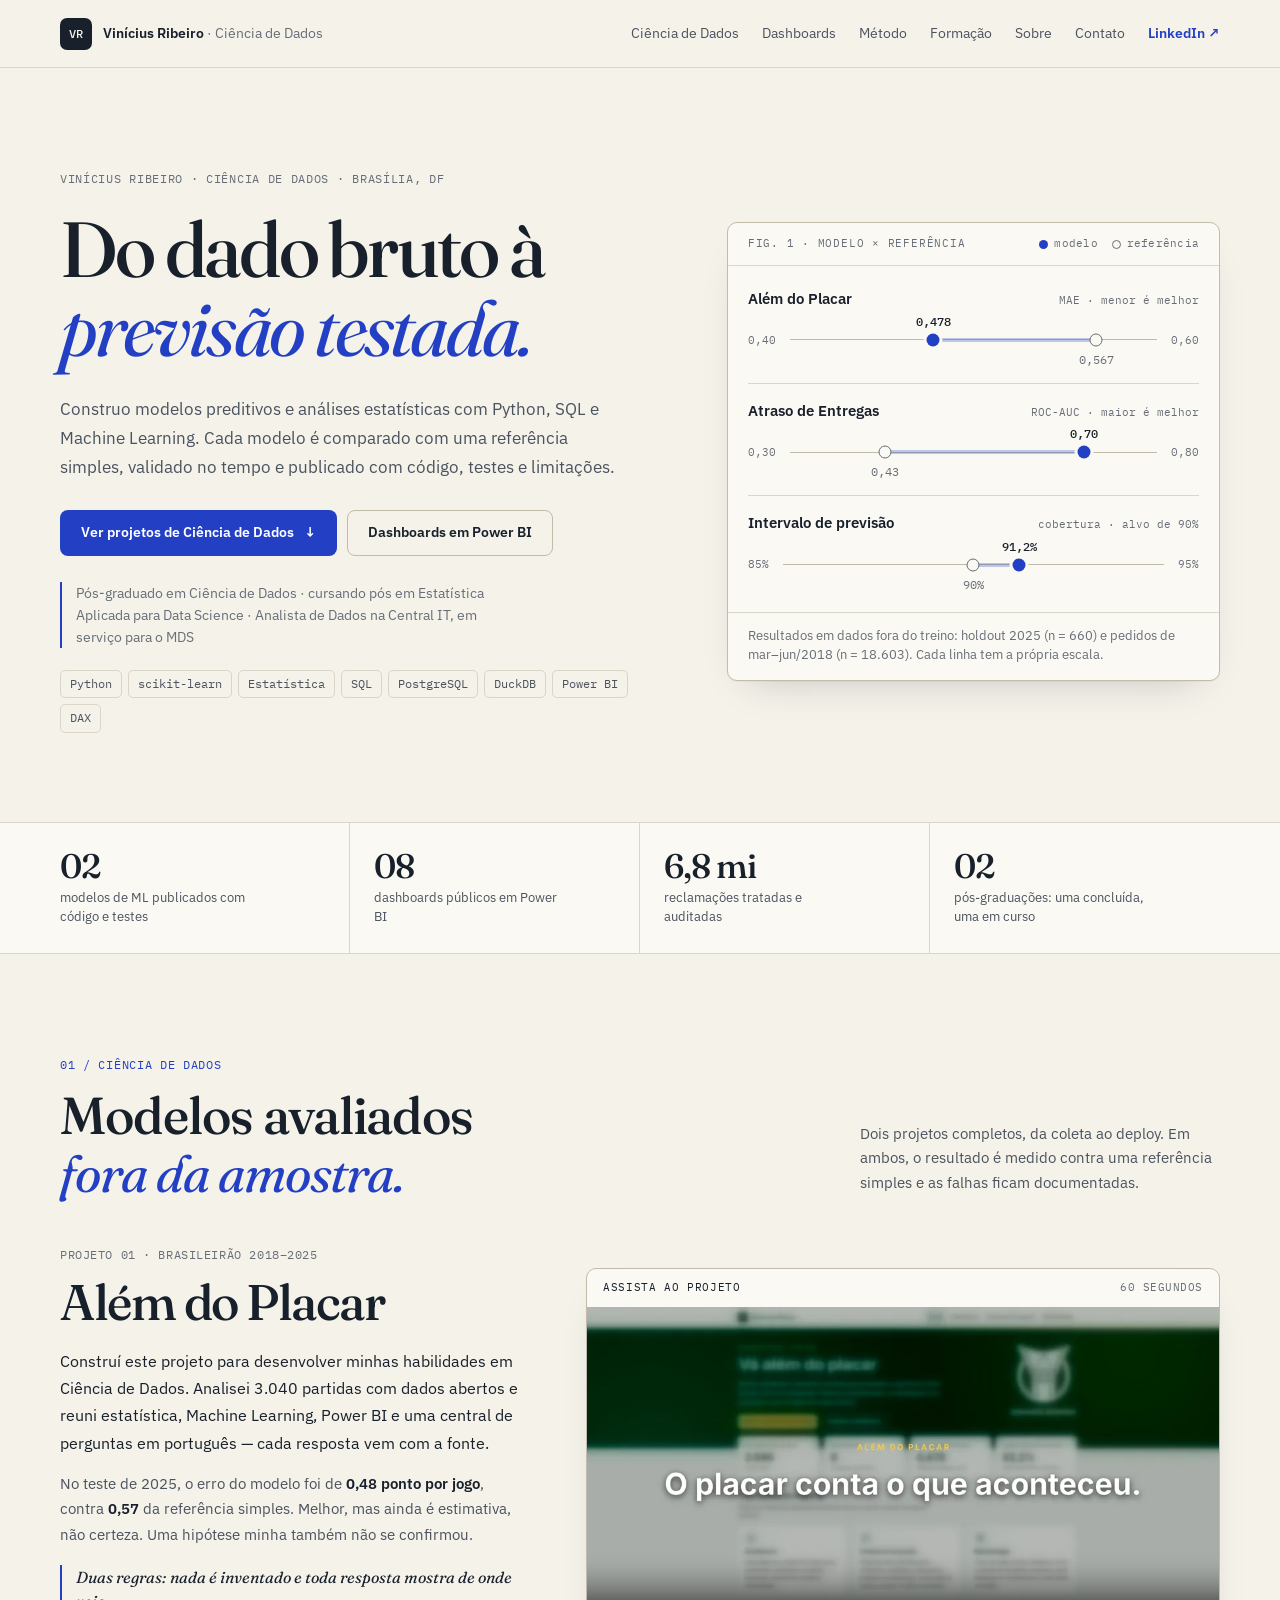
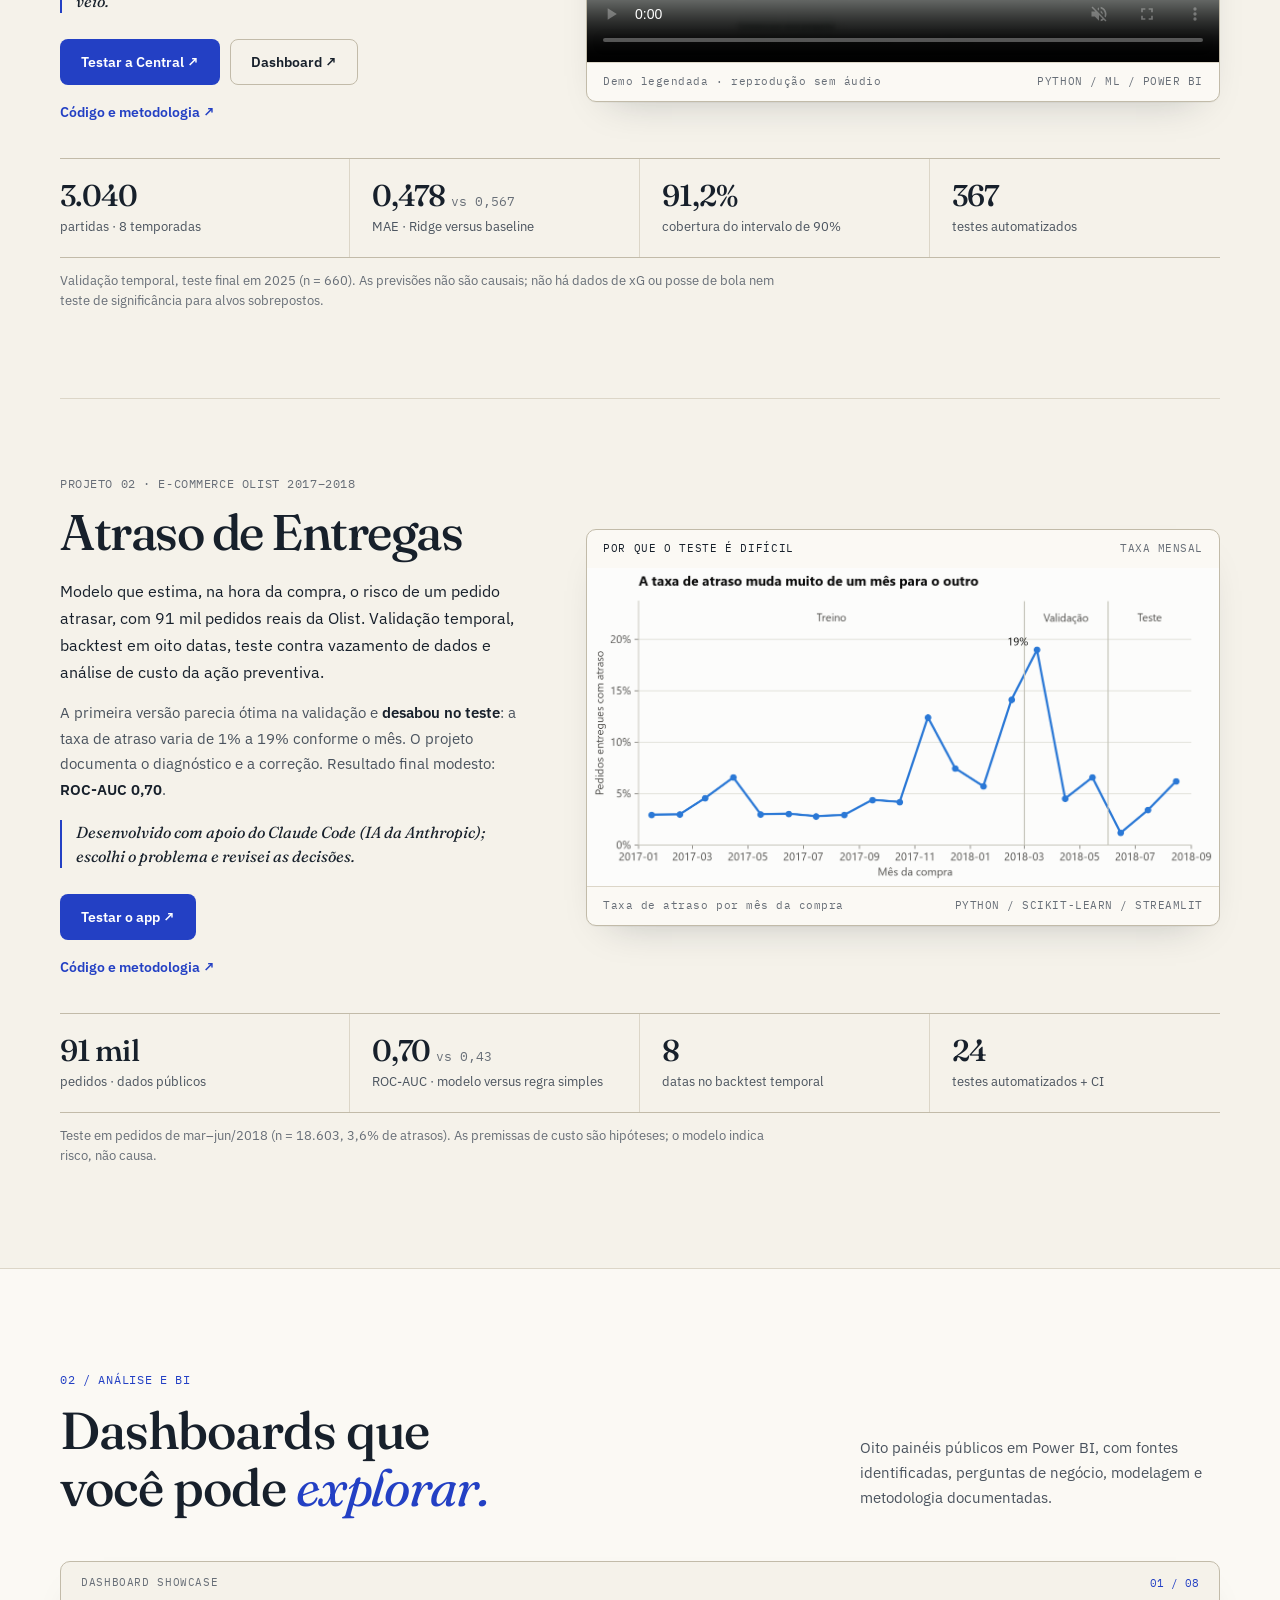
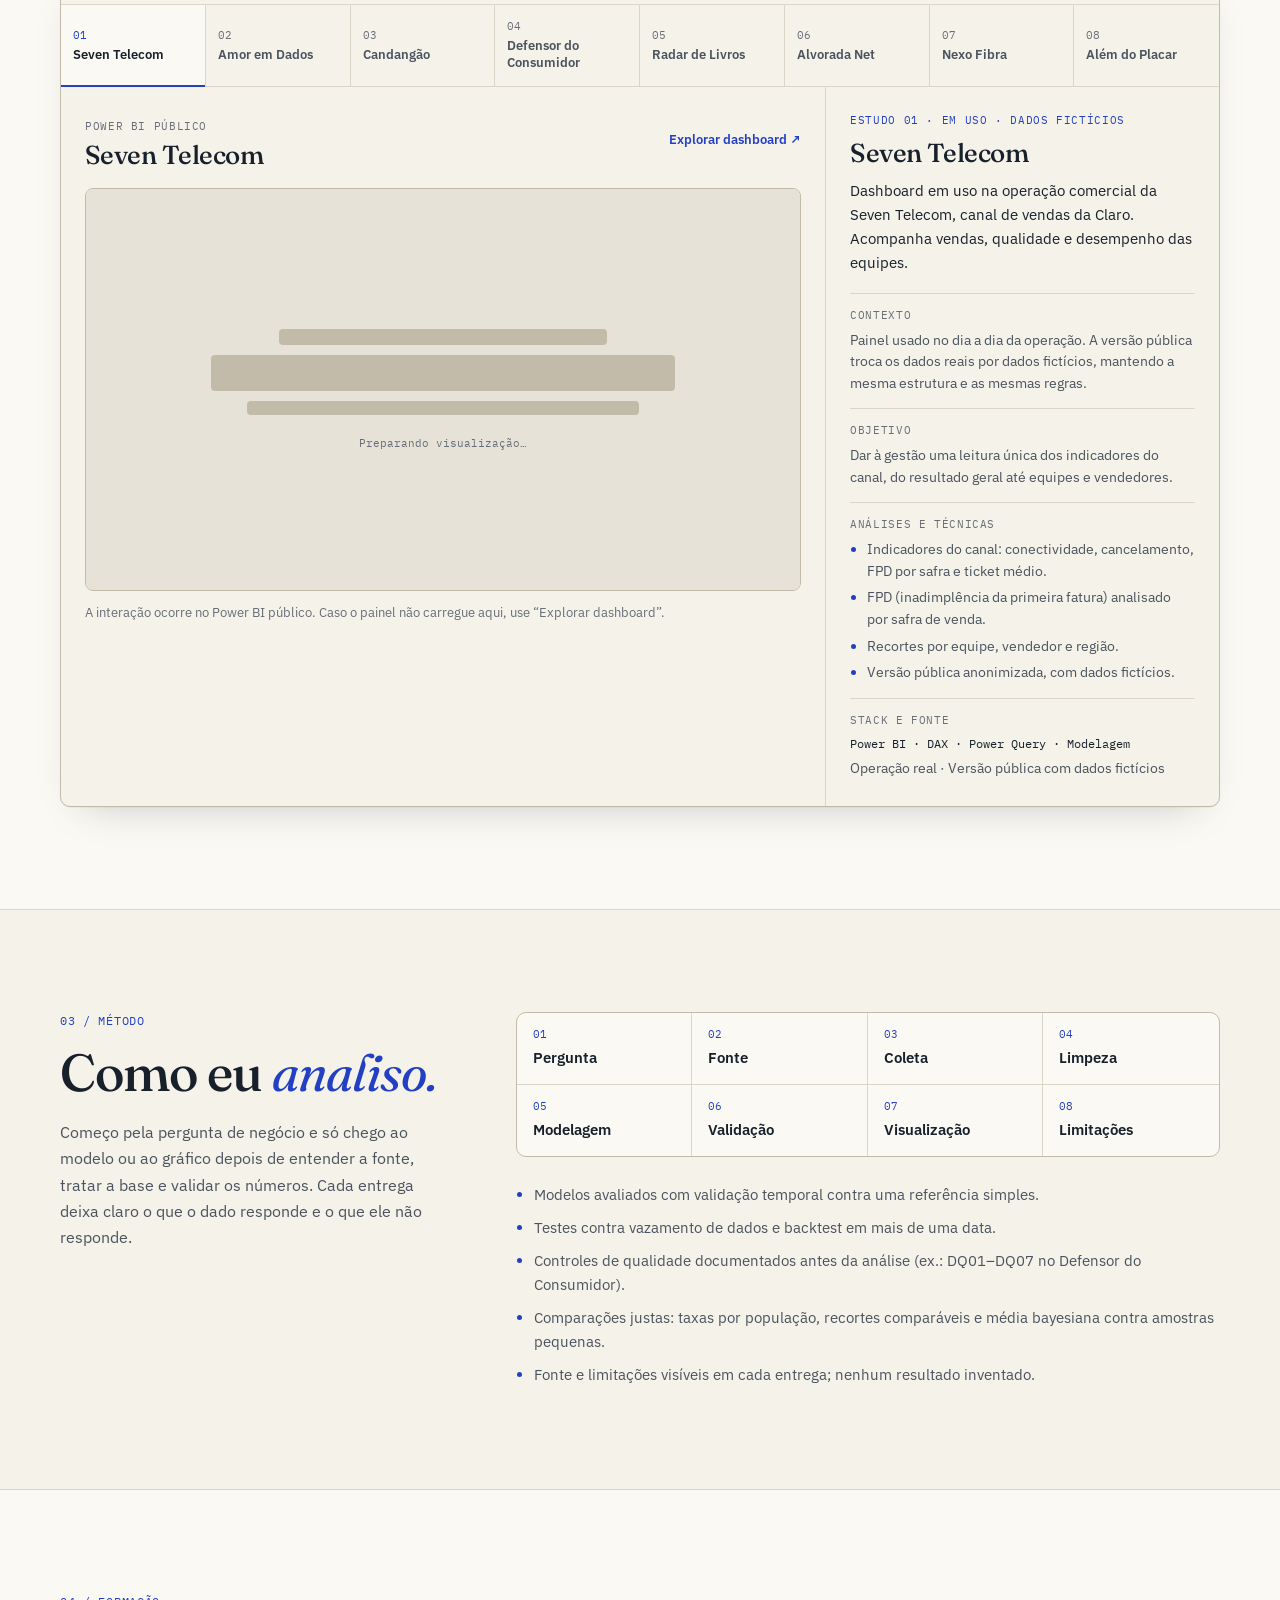
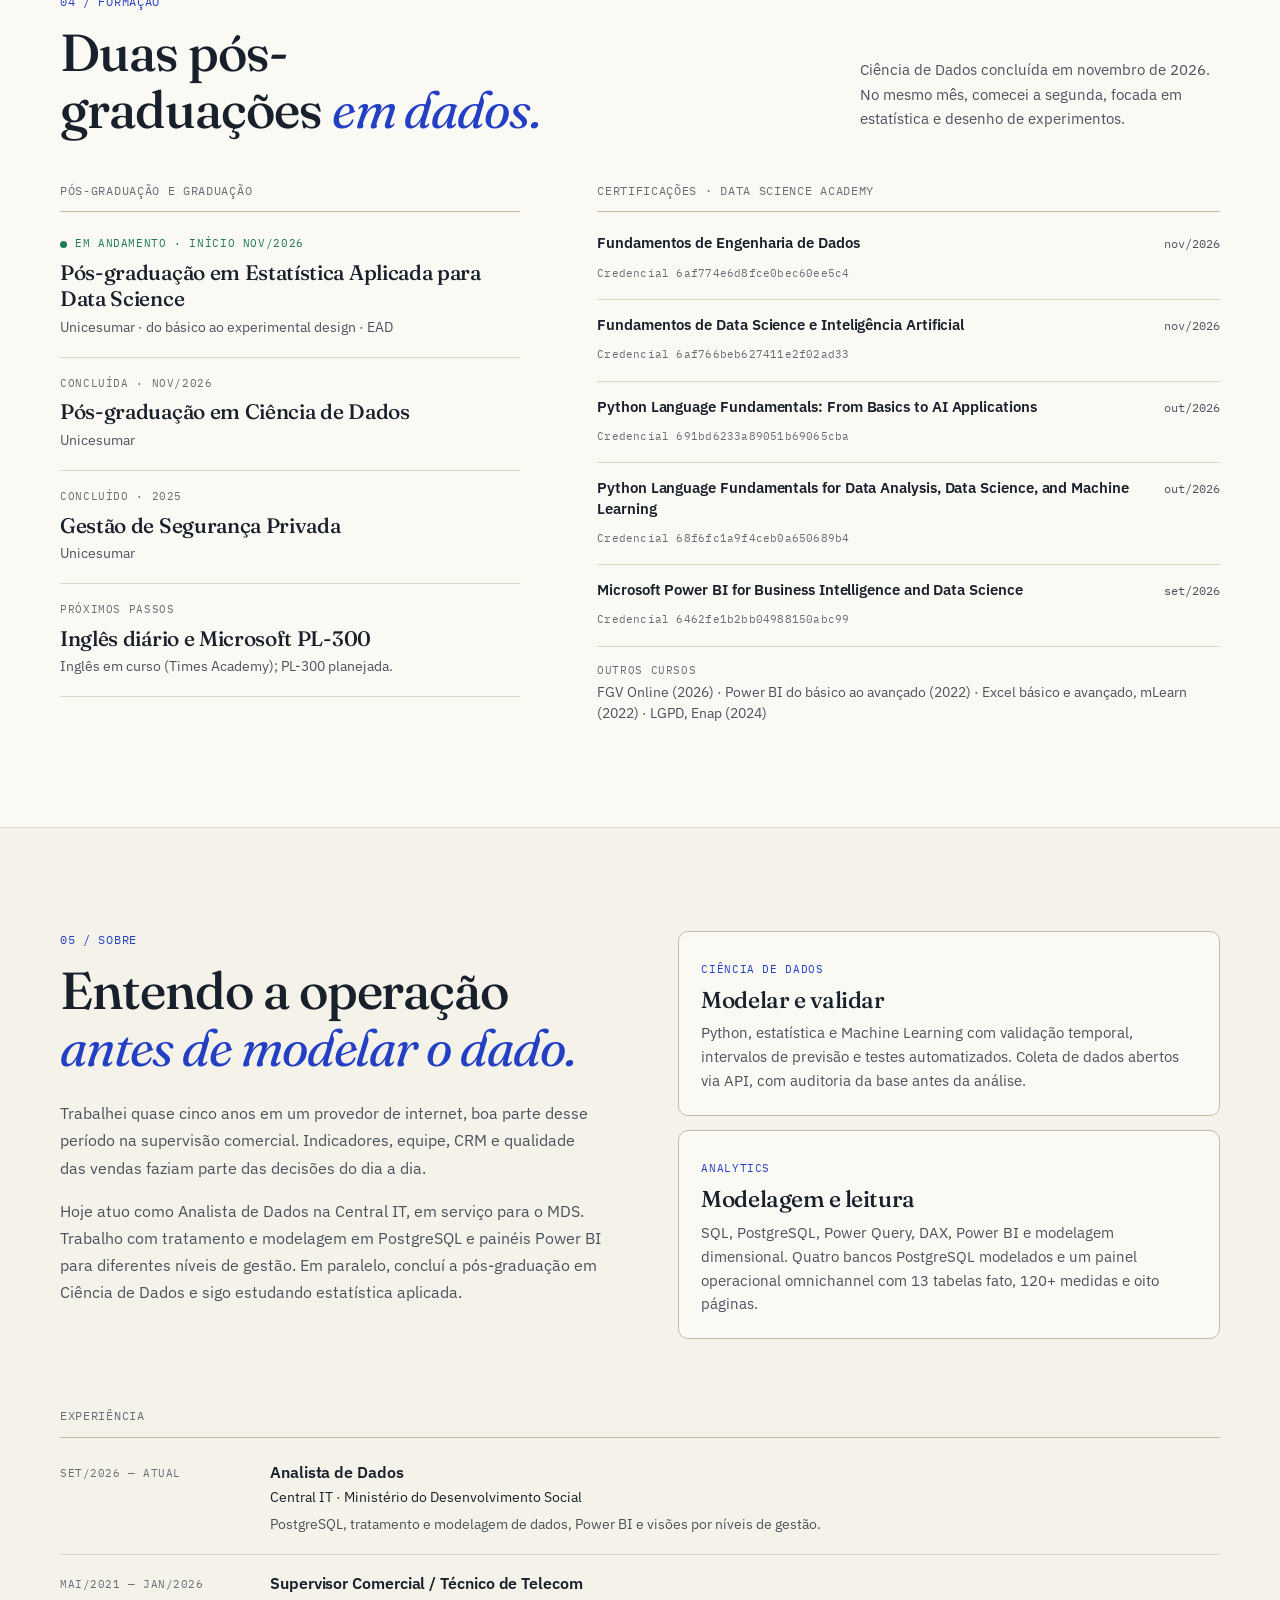
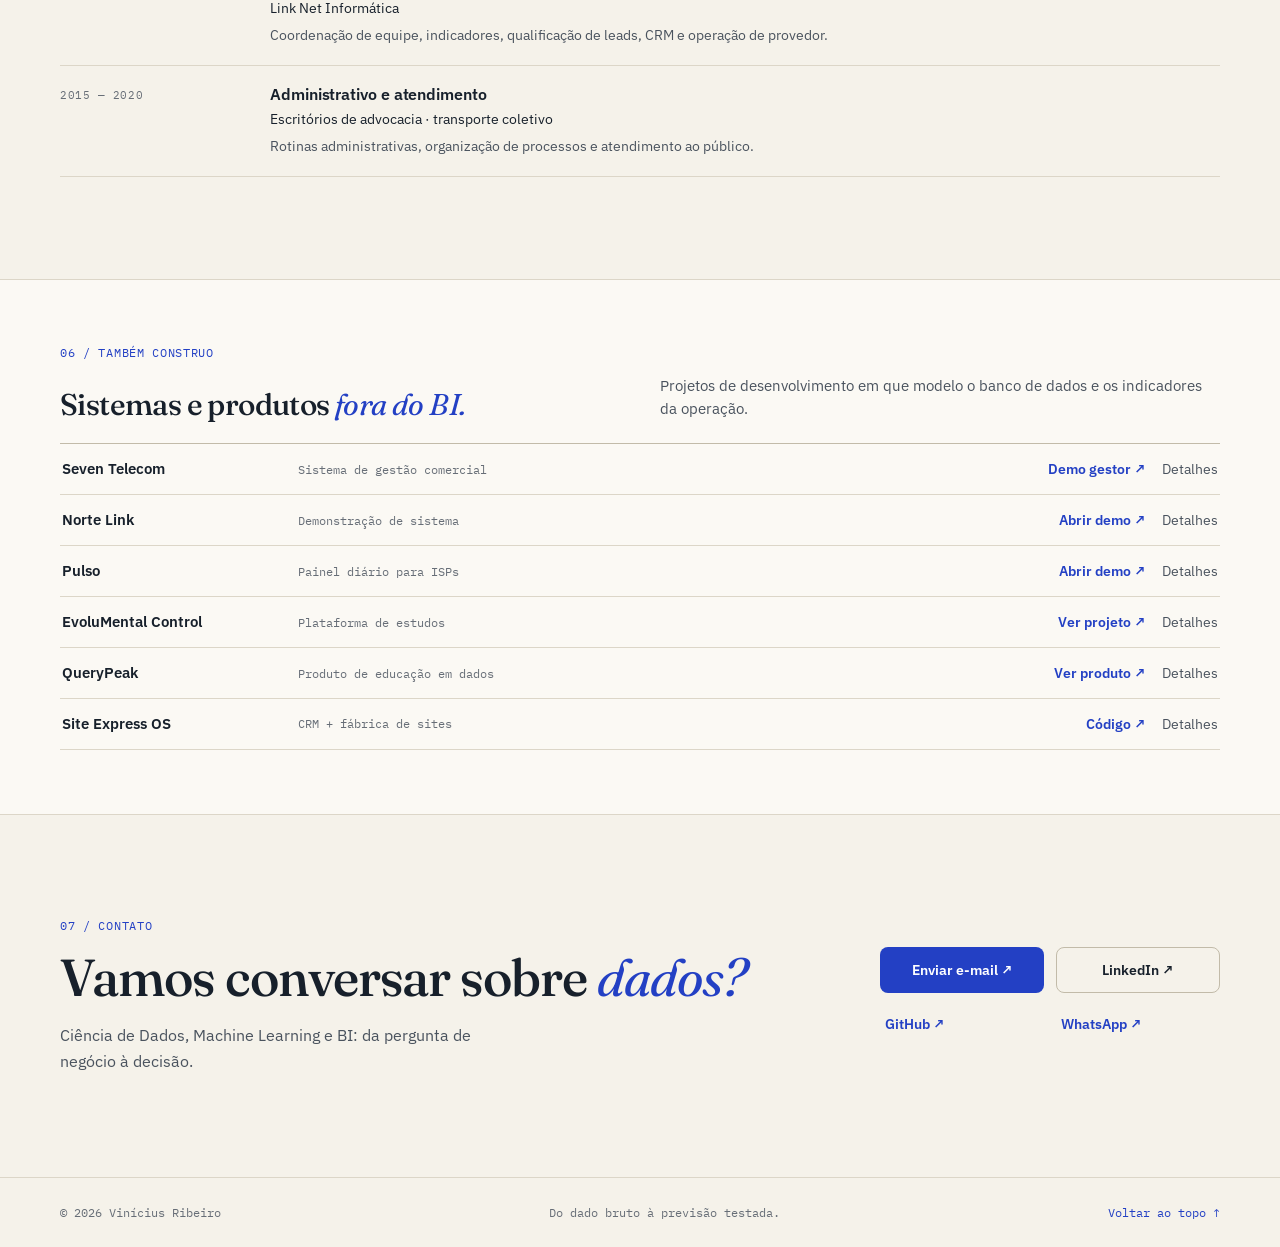
==== commit 003cec5e: "Adiciona a instituição da pós em Estatística Aplicada Co-Authored-By: Claude Fable 5.2 <noreply@anth" ====
--- a/index.html
+++ b/index.html
@@ -183,7 +183,7 @@
             <div>
               <h3 class="list-title">Pós-graduação e graduação</h3>
               <div class="degree-list">
-                <article class="degree is-current"><span class="mono degree-status"><i class="status-dot"></i> Em andamento · início nov/2026</span><h4>Pós-graduação em Estatística Aplicada para Data Science</h4><p>Do básico ao experimental design · EAD</p></article>
+                <article class="degree is-current"><span class="mono degree-status"><i class="status-dot"></i> Em andamento · início nov/2026</span><h4>Pós-graduação em Estatística Aplicada para Data Science</h4><p>Unicesumar · do básico ao experimental design · EAD</p></article>
                 <article class="degree"><span class="mono degree-status">Concluída · nov/2026</span><h4>Pós-graduação em Ciência de Dados</h4><p>Unicesumar</p></article>
                 <article class="degree"><span class="mono degree-status">Concluído · 2025</span><h4>Gestão de Segurança Privada</h4><p>Unicesumar</p></article>
                 <article class="degree"><span class="mono degree-status">Próximos passos</span><h4>Inglês diário e Microsoft PL-300</h4><p>Inglês em curso (Times Academy); PL-300 planejada.</p></article>
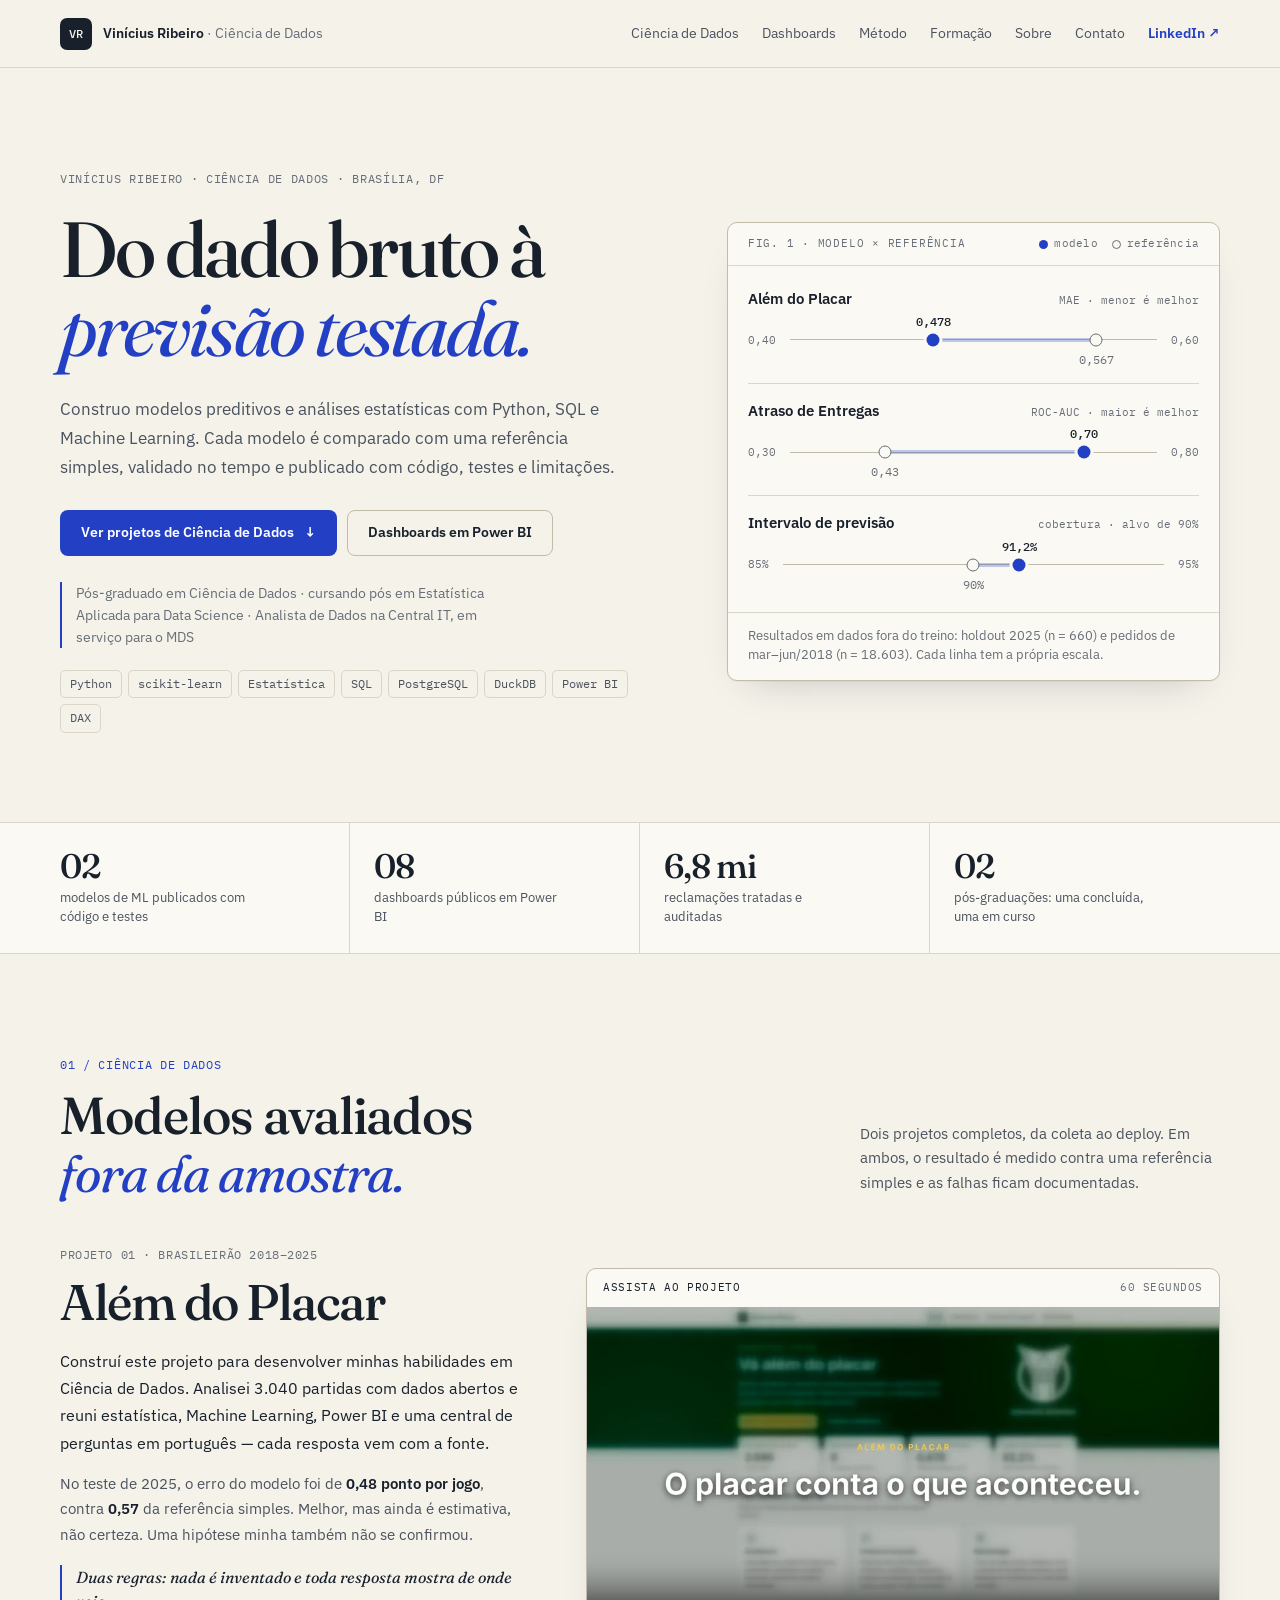
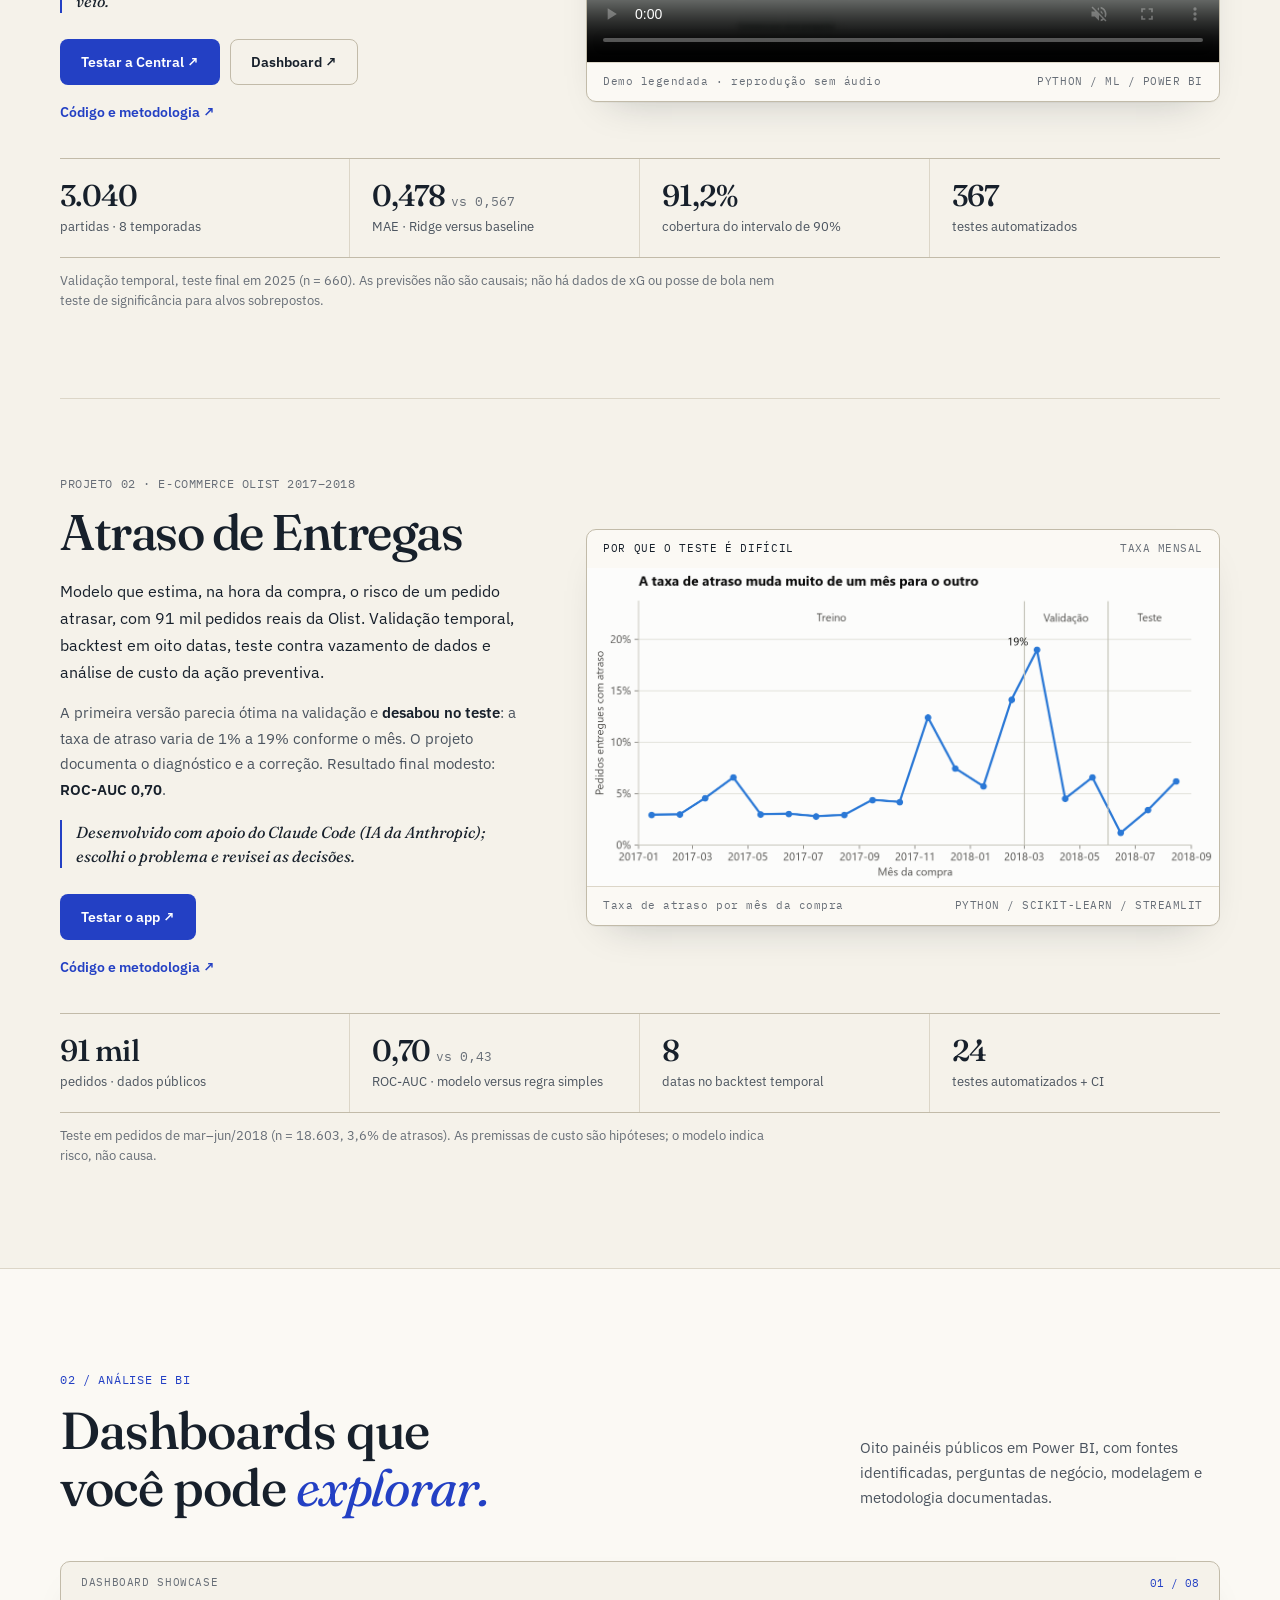
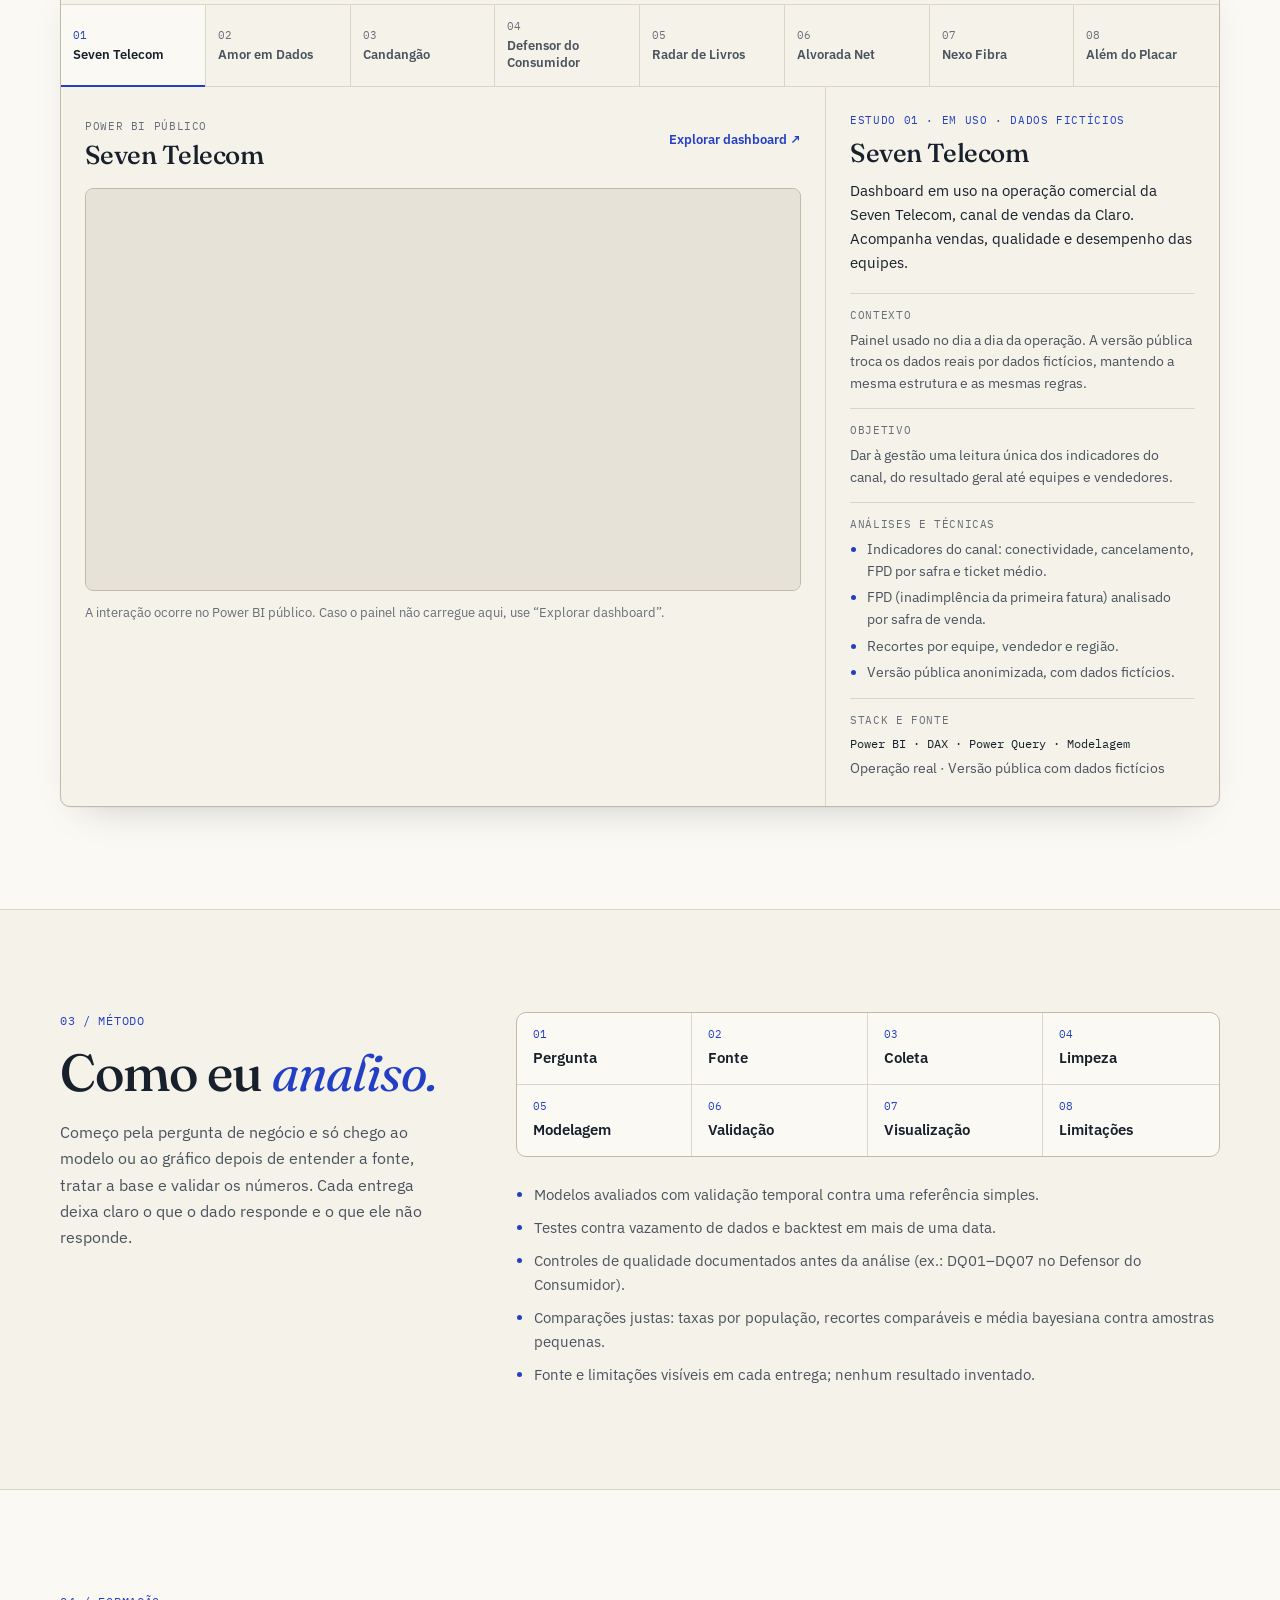
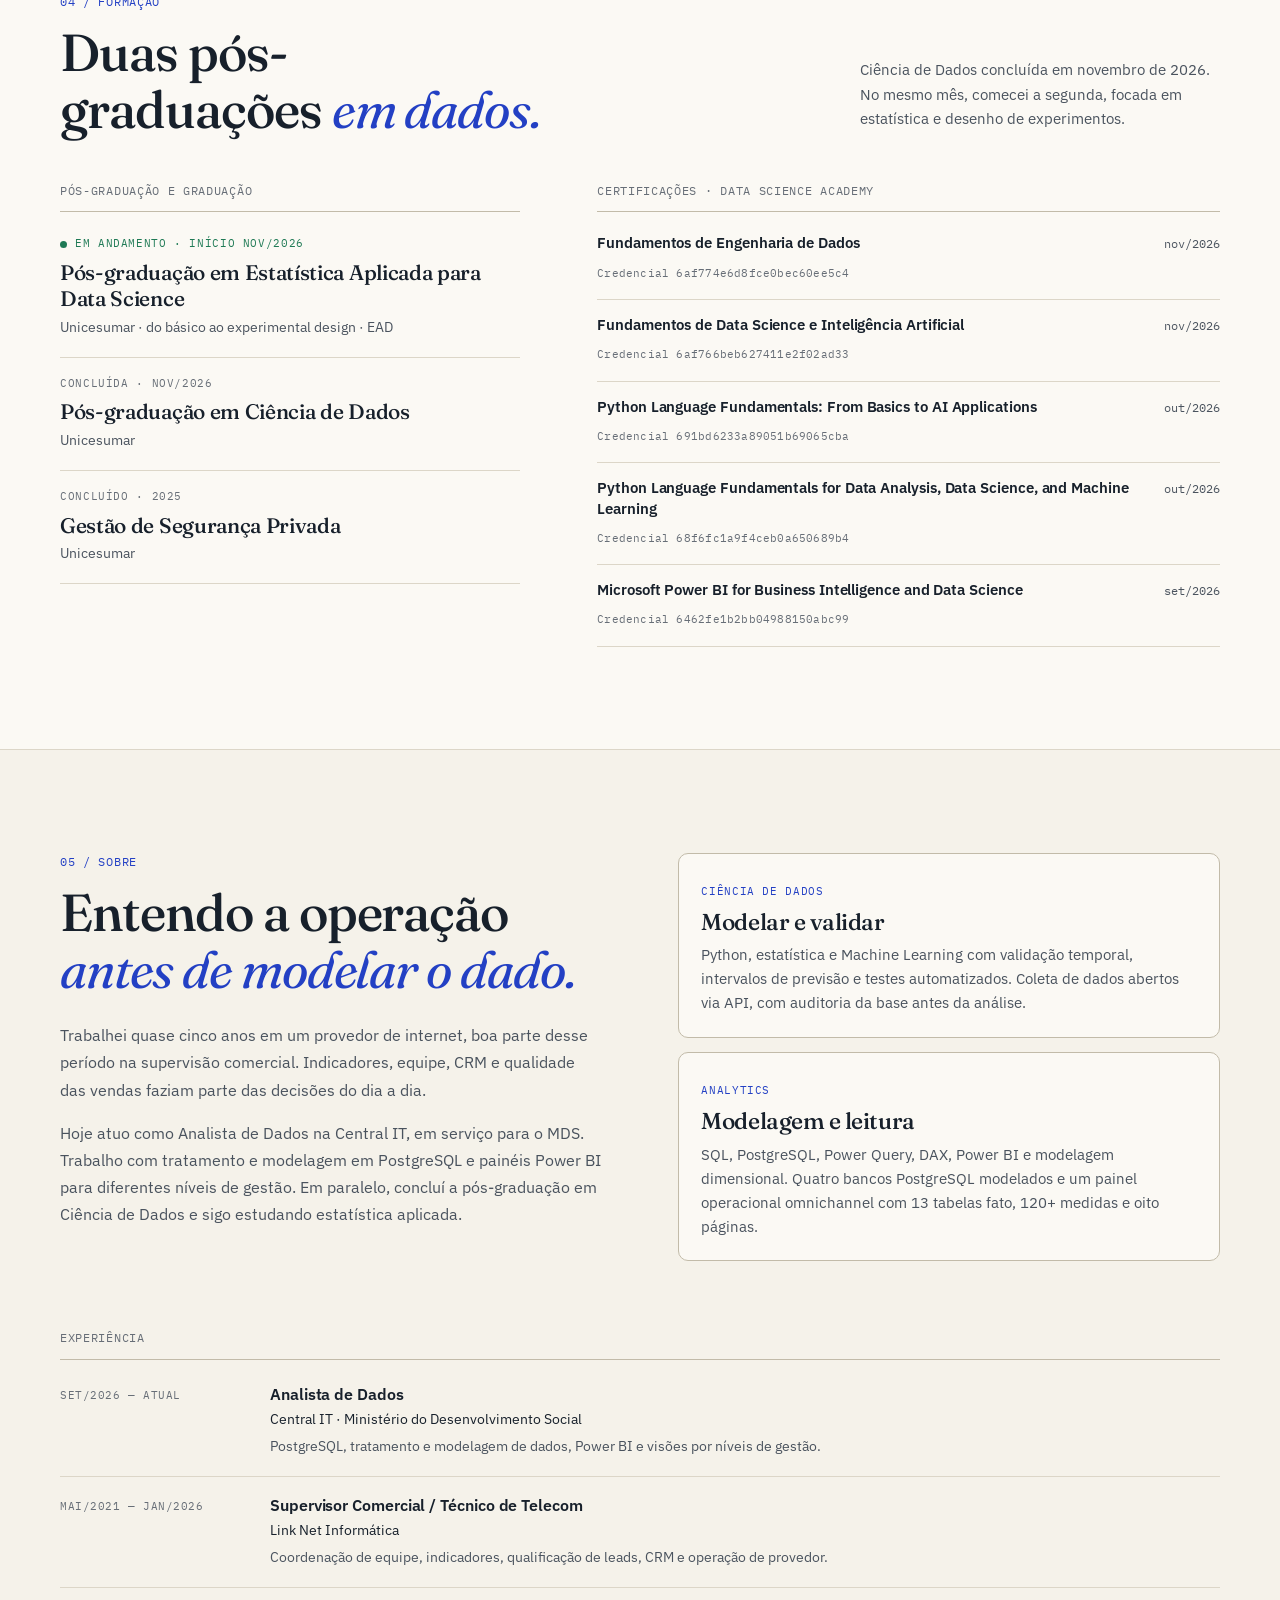
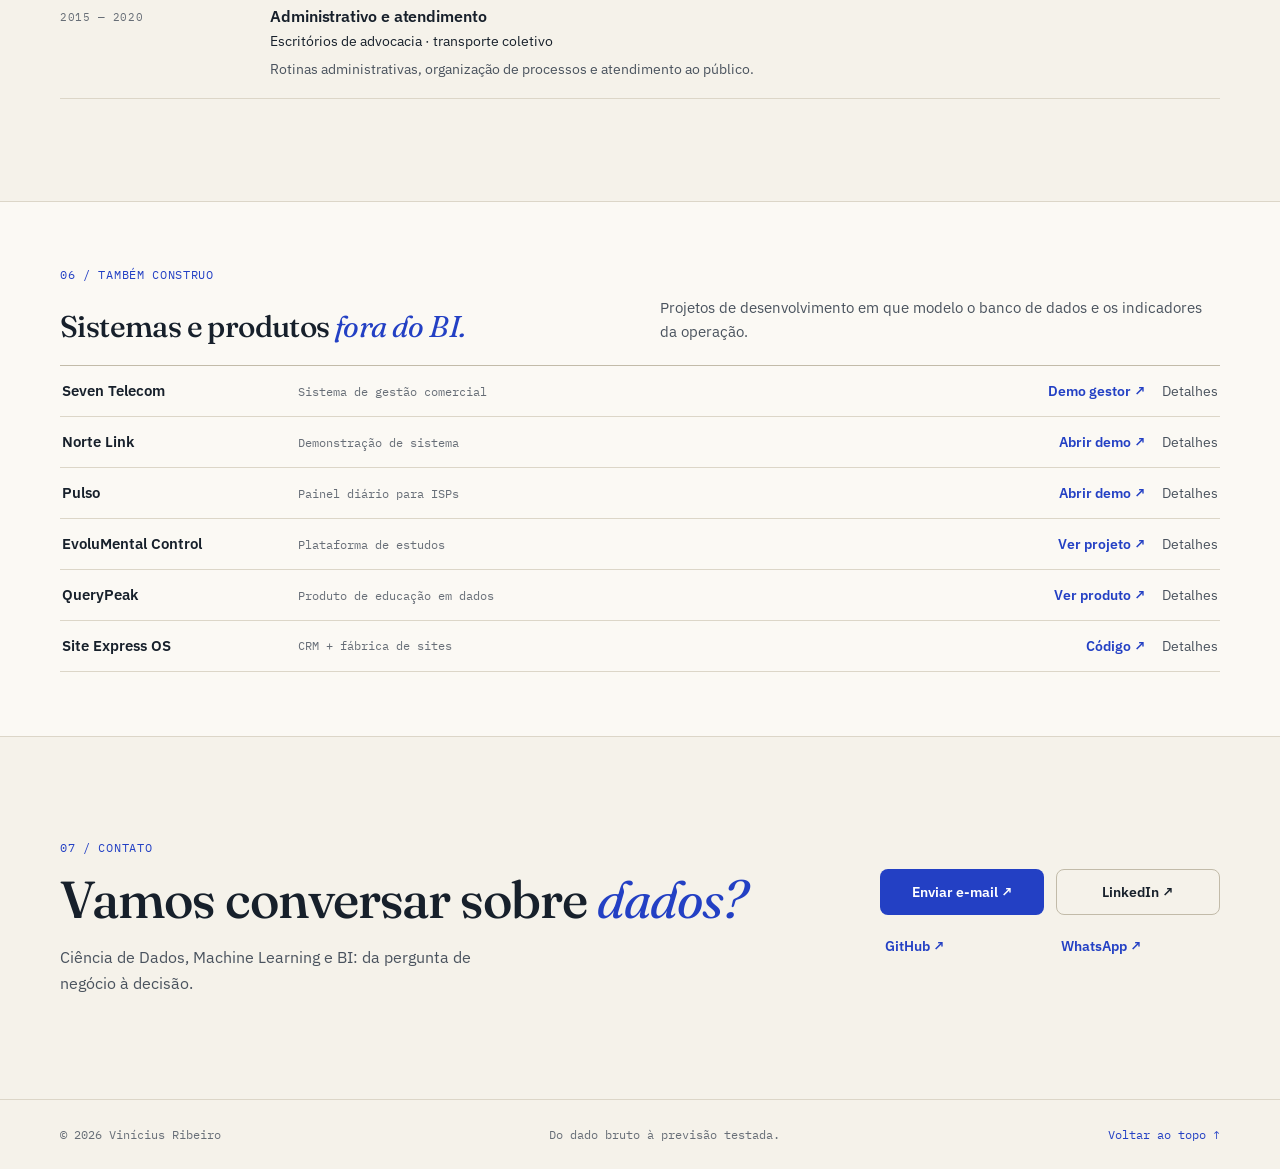
==== commit cd5285c3: "Remove próximos passos e outros cursos da seção Formação Co-Authored-By: Claude Fable 5.2 <noreply@a" ====
--- a/index.html
+++ b/index.html
@@ -186,7 +186,6 @@
                 <article class="degree is-current"><span class="mono degree-status"><i class="status-dot"></i> Em andamento · início nov/2026</span><h4>Pós-graduação em Estatística Aplicada para Data Science</h4><p>Unicesumar · do básico ao experimental design · EAD</p></article>
                 <article class="degree"><span class="mono degree-status">Concluída · nov/2026</span><h4>Pós-graduação em Ciência de Dados</h4><p>Unicesumar</p></article>
                 <article class="degree"><span class="mono degree-status">Concluído · 2025</span><h4>Gestão de Segurança Privada</h4><p>Unicesumar</p></article>
-                <article class="degree"><span class="mono degree-status">Próximos passos</span><h4>Inglês diário e Microsoft PL-300</h4><p>Inglês em curso (Times Academy); PL-300 planejada.</p></article>
               </div>
             </div>
             <div>
@@ -198,7 +197,6 @@
                 <li><div><h4>Python Language Fundamentals for Data Analysis, Data Science, and Machine Learning</h4><span class="mono">Credencial 68f6fc1a9f4ceb0a650689b4</span></div><time>out/2026</time></li>
                 <li><div><h4>Microsoft Power BI for Business Intelligence and Data Science</h4><span class="mono">Credencial 6462fe1b2bb04988150abc99</span></div><time>set/2026</time></li>
               </ul>
-              <p class="cert-other"><span class="mono">Outros cursos</span> FGV Online (2026) · Power BI do básico ao avançado (2022) · Excel básico e avançado, mLearn (2022) · LGPD, Enap (2024)</p>
             </div>
           </div>
         </div>
--- a/assets/style.css
+++ b/assets/style.css
@@ -219,8 +219,6 @@
 .cert-list h4{margin:0 0 4px}
 .cert-list .mono{color:var(--dim);font-size:10.5px;letter-spacing:.02em;text-transform:none;overflow-wrap:anywhere}
 .cert-list time{font:400 11.5px/1.5 var(--mono);color:var(--muted);white-space:nowrap}
-.cert-other{font-size:13.5px;line-height:1.6;margin:16px 0 0}
-.cert-other .mono{display:block;color:var(--dim);font-size:10.5px;margin-bottom:3px}
 
 /* Sobre e experiência */
 .about-layout{display:grid;grid-template-columns:minmax(0,1fr) minmax(0,1fr);gap:clamp(36px,6vw,80px);align-items:start}
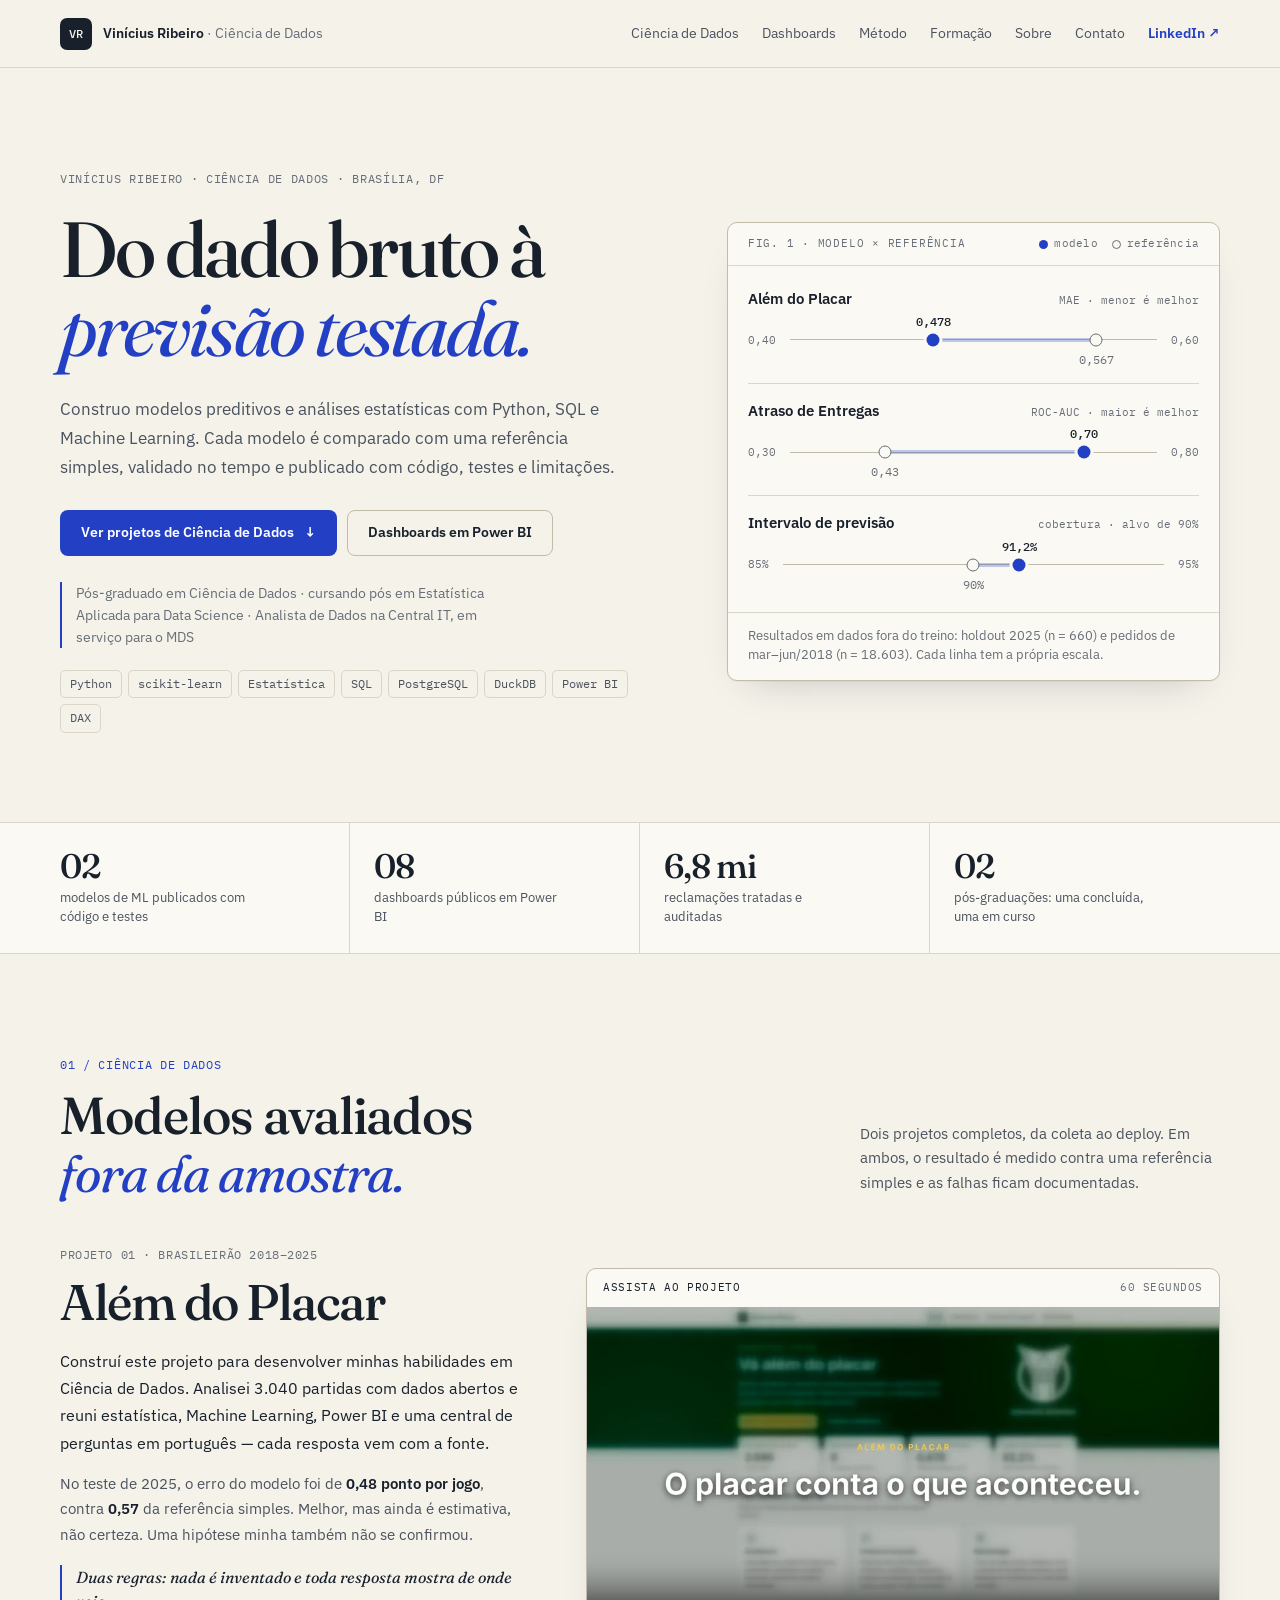
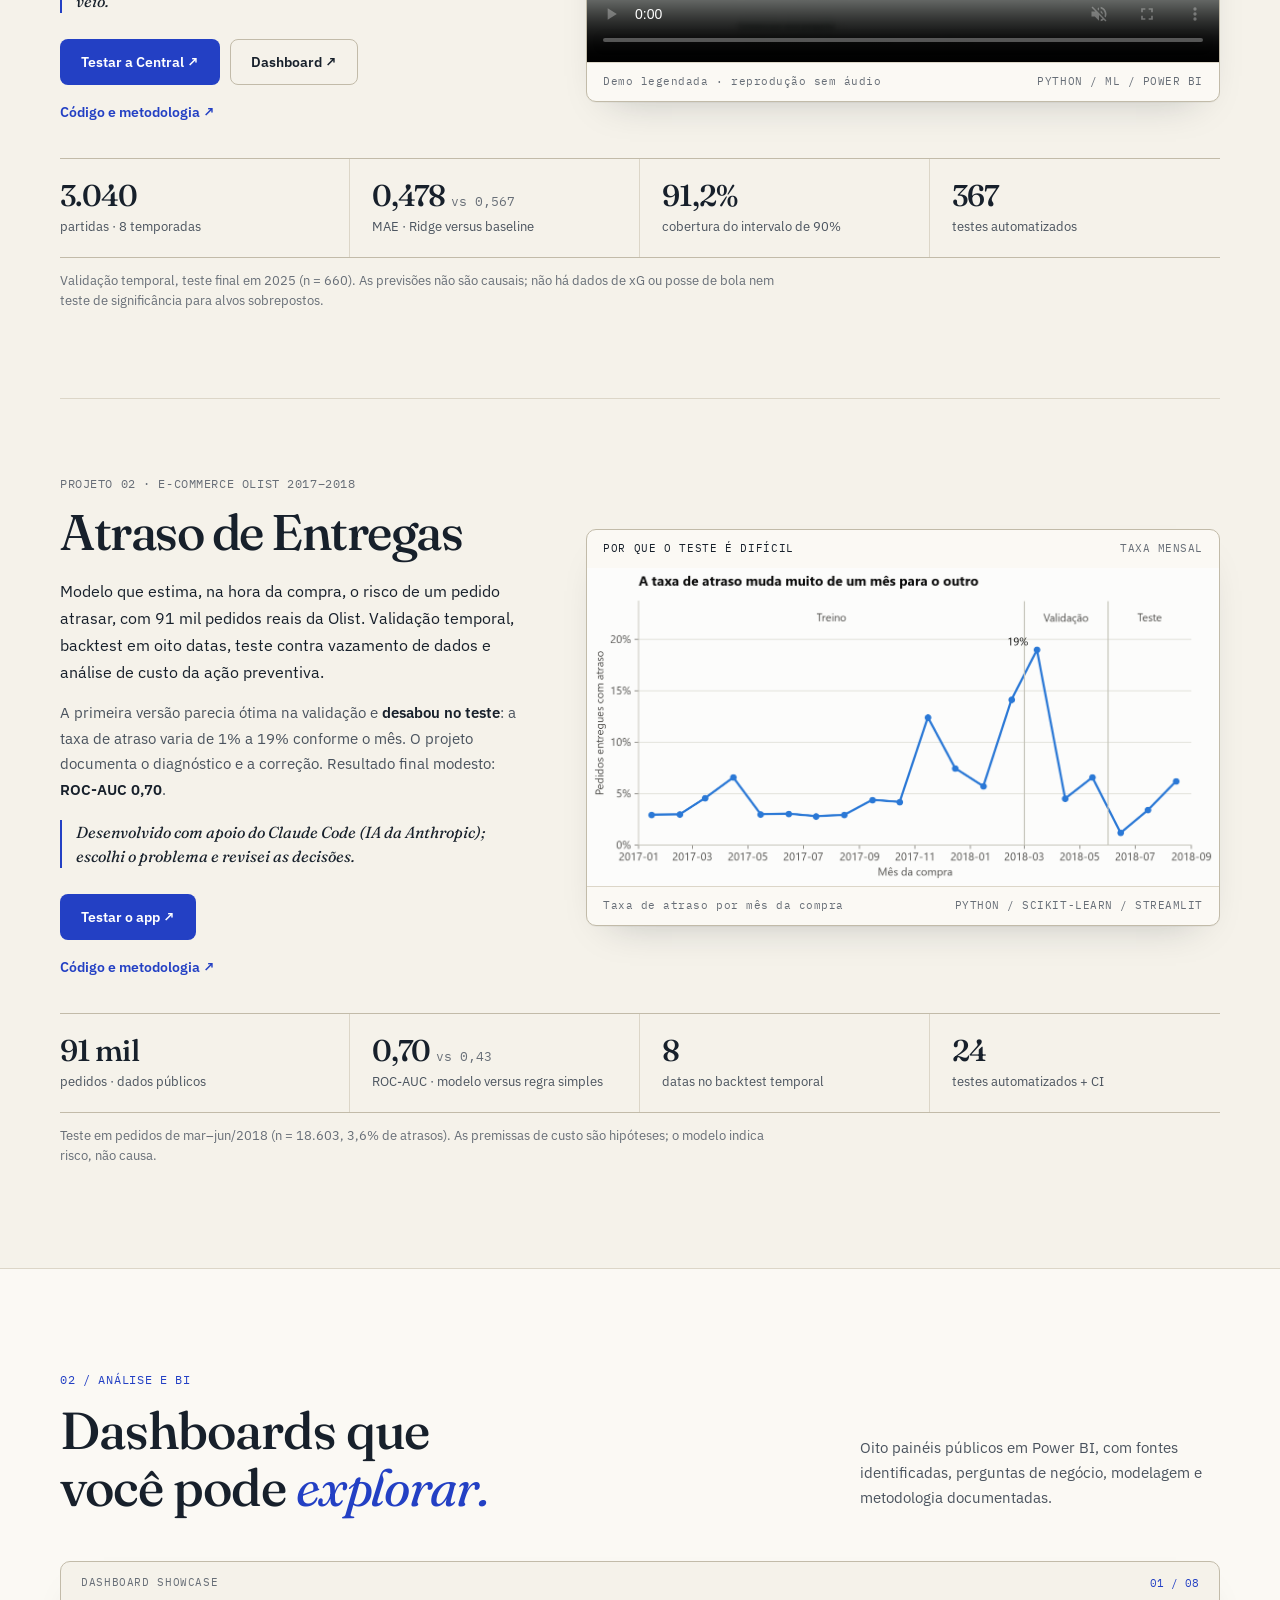
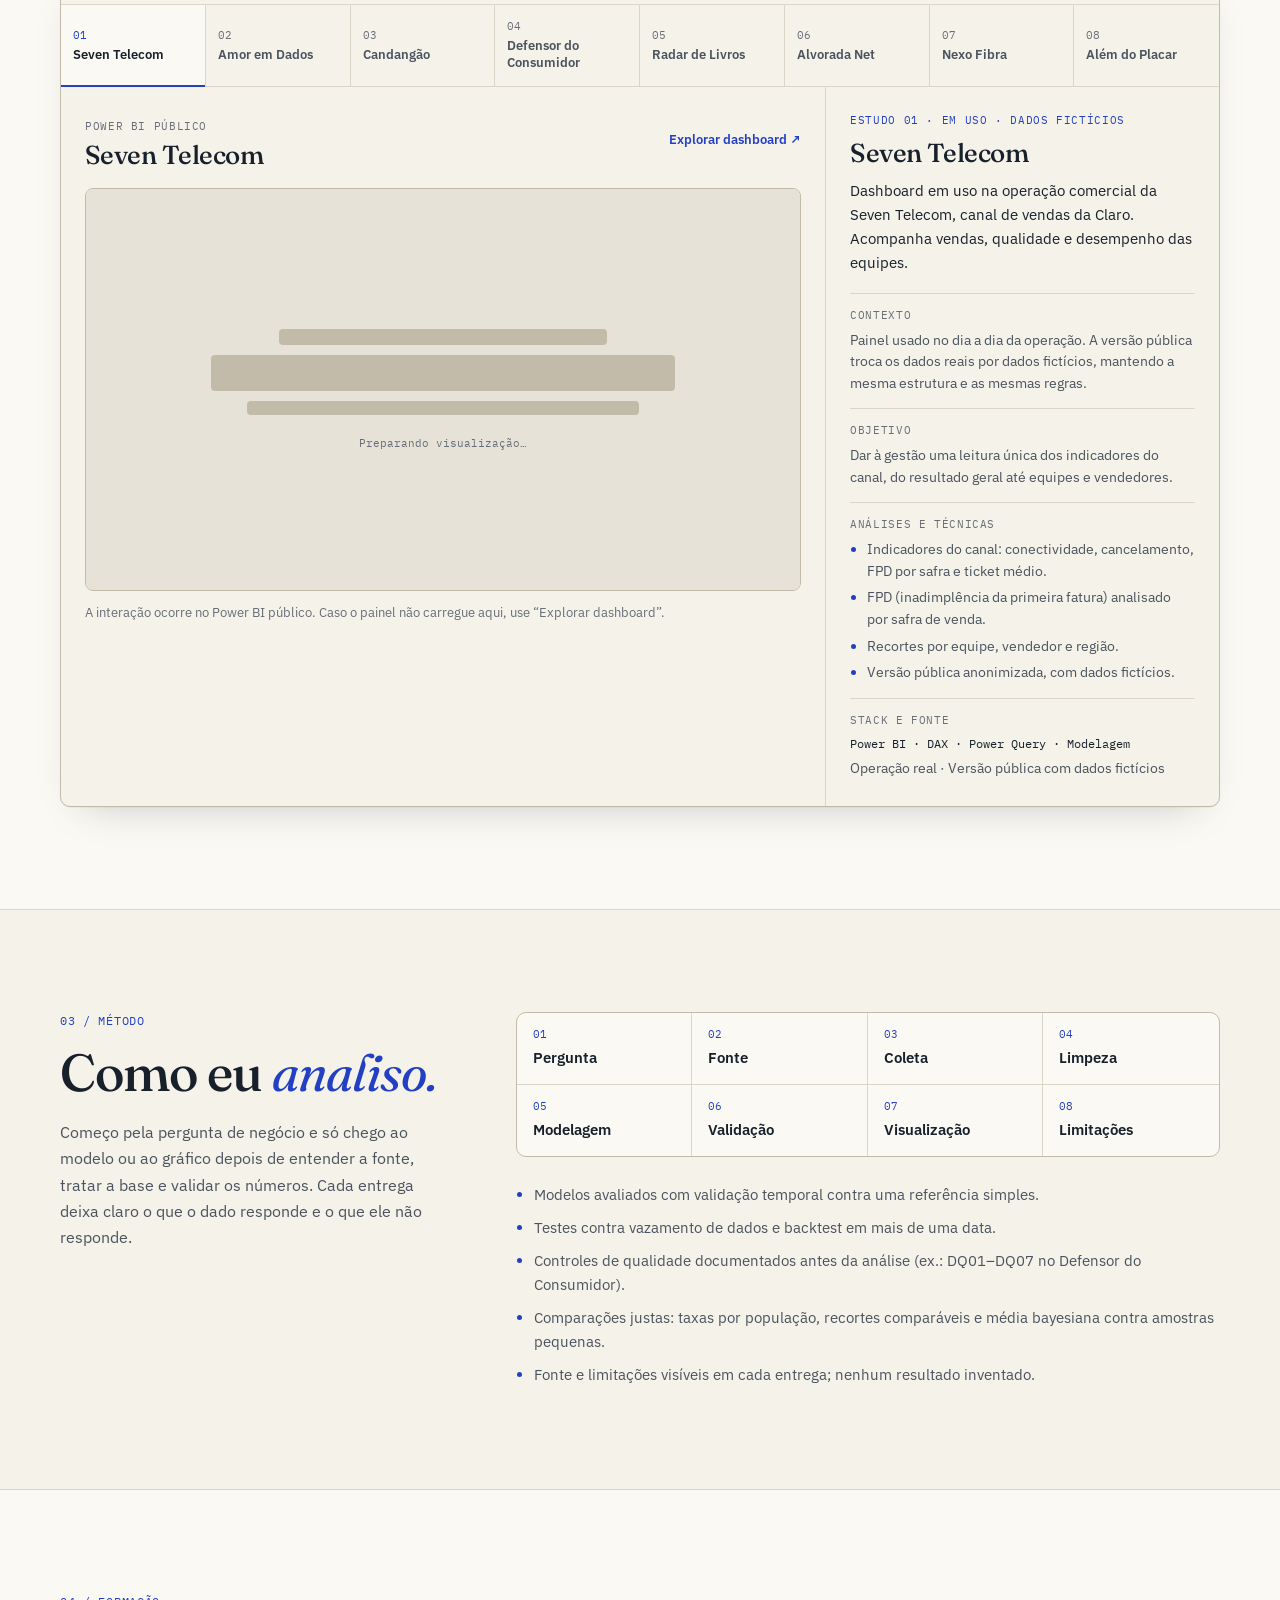
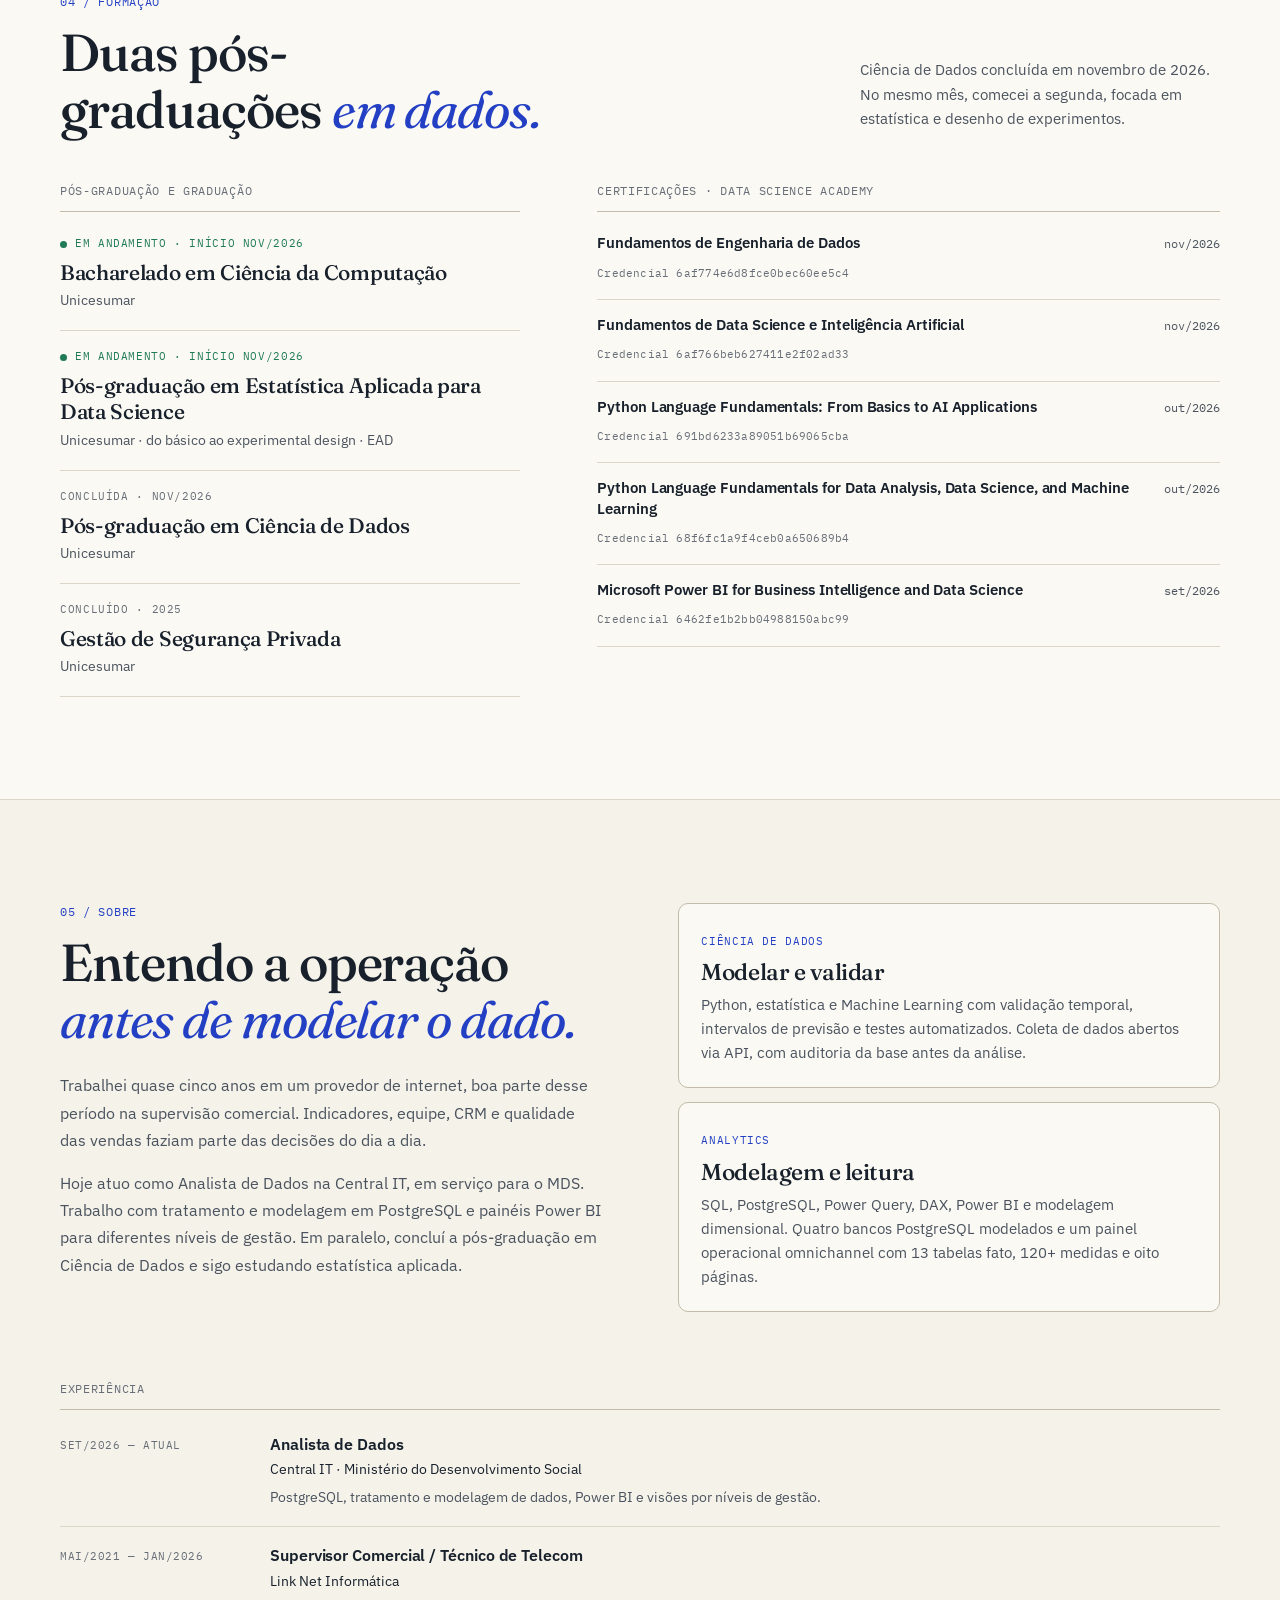
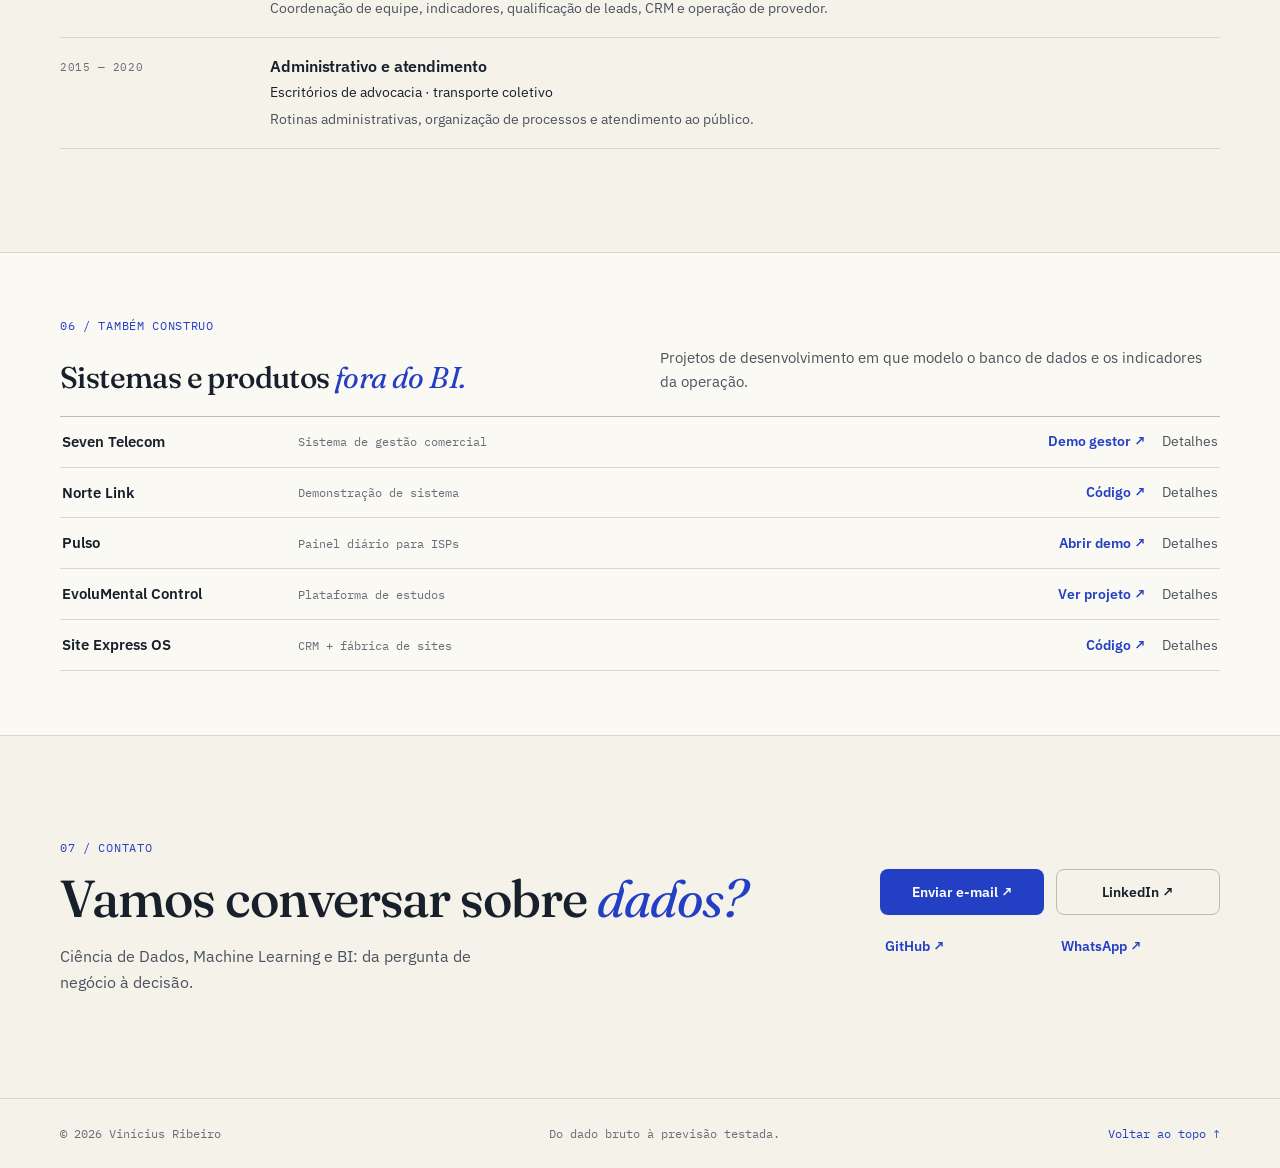
==== commit 9aa3aa06: "Adiciona o bacharelado em Ciência da Computação à formação Co-Authored-By: Claude Fable 5.2 <noreply" ====
--- a/index.html
+++ b/index.html
@@ -183,6 +183,7 @@
             <div>
               <h3 class="list-title">Pós-graduação e graduação</h3>
               <div class="degree-list">
+                <article class="degree is-current"><span class="mono degree-status"><i class="status-dot"></i> Em andamento · início nov/2026</span><h4>Bacharelado em Ciência da Computação</h4><p>Unicesumar</p></article>
                 <article class="degree is-current"><span class="mono degree-status"><i class="status-dot"></i> Em andamento · início nov/2026</span><h4>Pós-graduação em Estatística Aplicada para Data Science</h4><p>Unicesumar · do básico ao experimental design · EAD</p></article>
                 <article class="degree"><span class="mono degree-status">Concluída · nov/2026</span><h4>Pós-graduação em Ciência de Dados</h4><p>Unicesumar</p></article>
                 <article class="degree"><span class="mono degree-status">Concluído · 2025</span><h4>Gestão de Segurança Privada</h4><p>Unicesumar</p></article>
